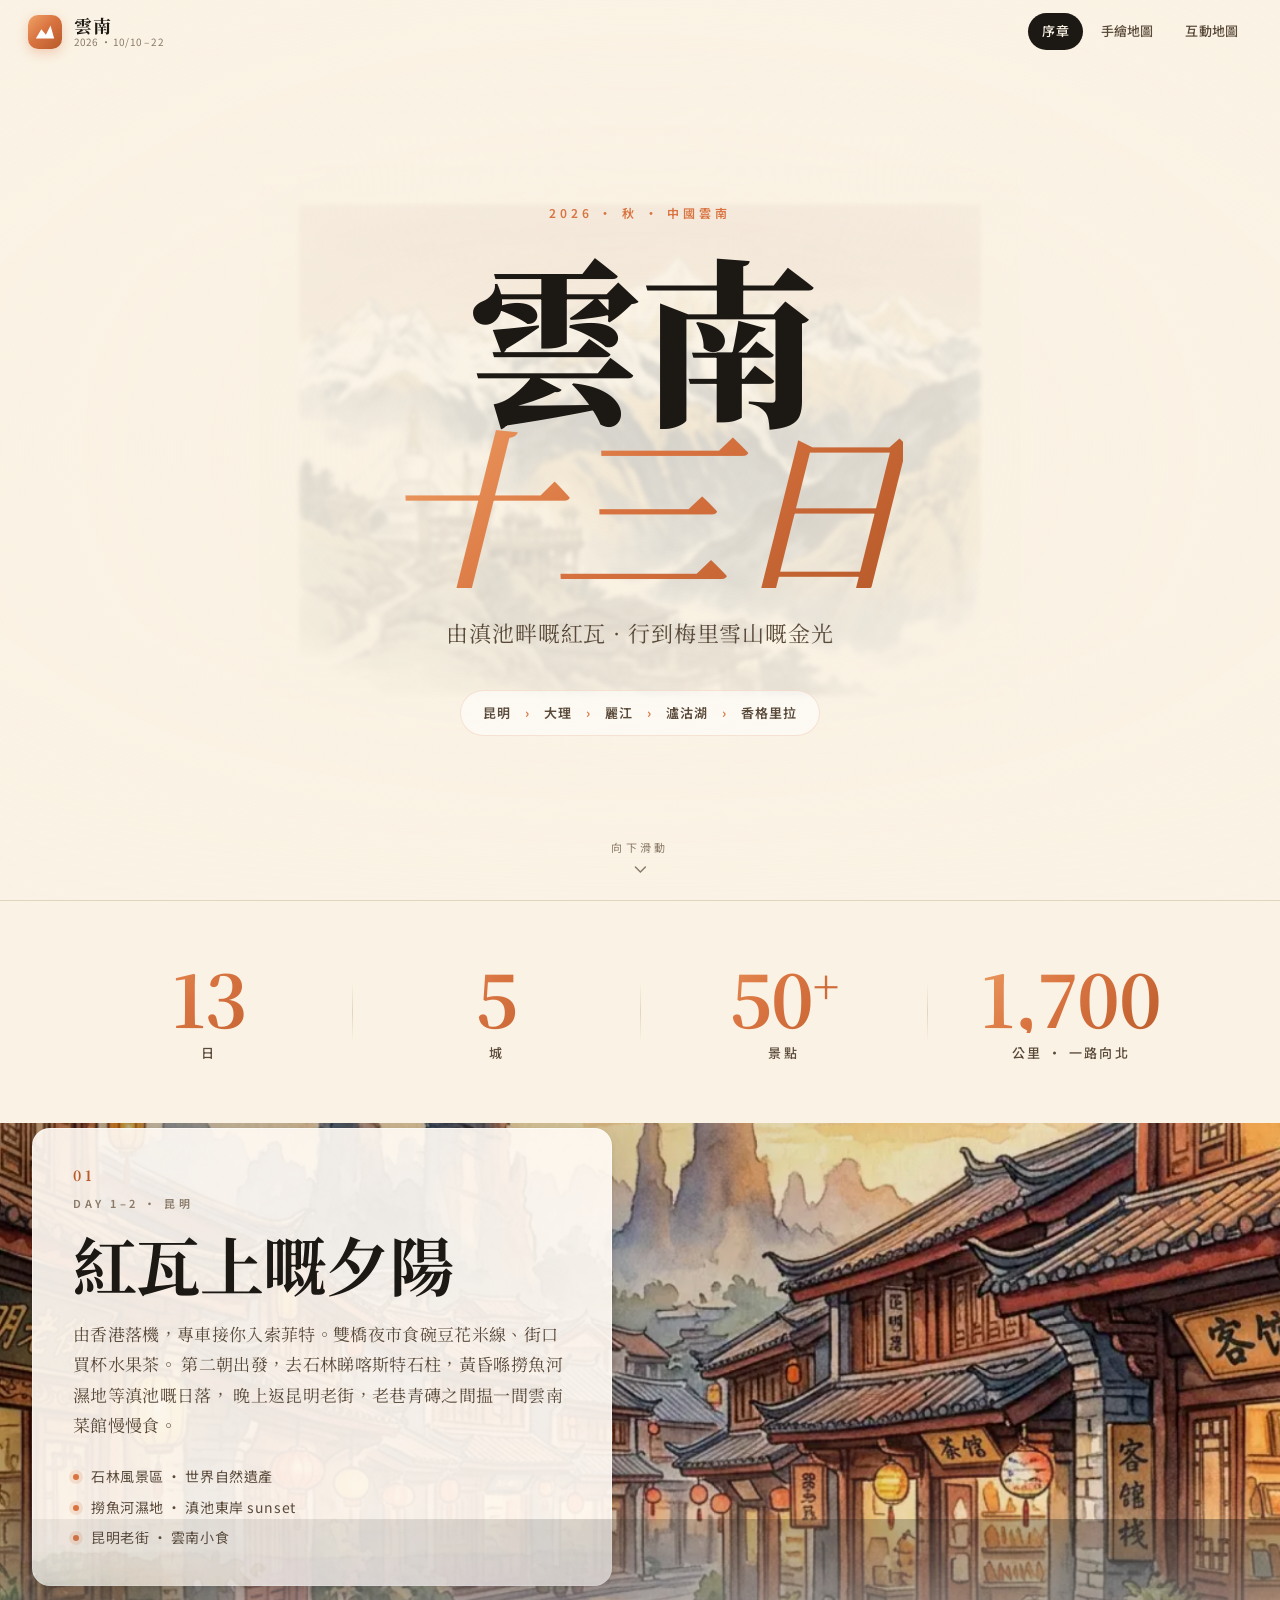
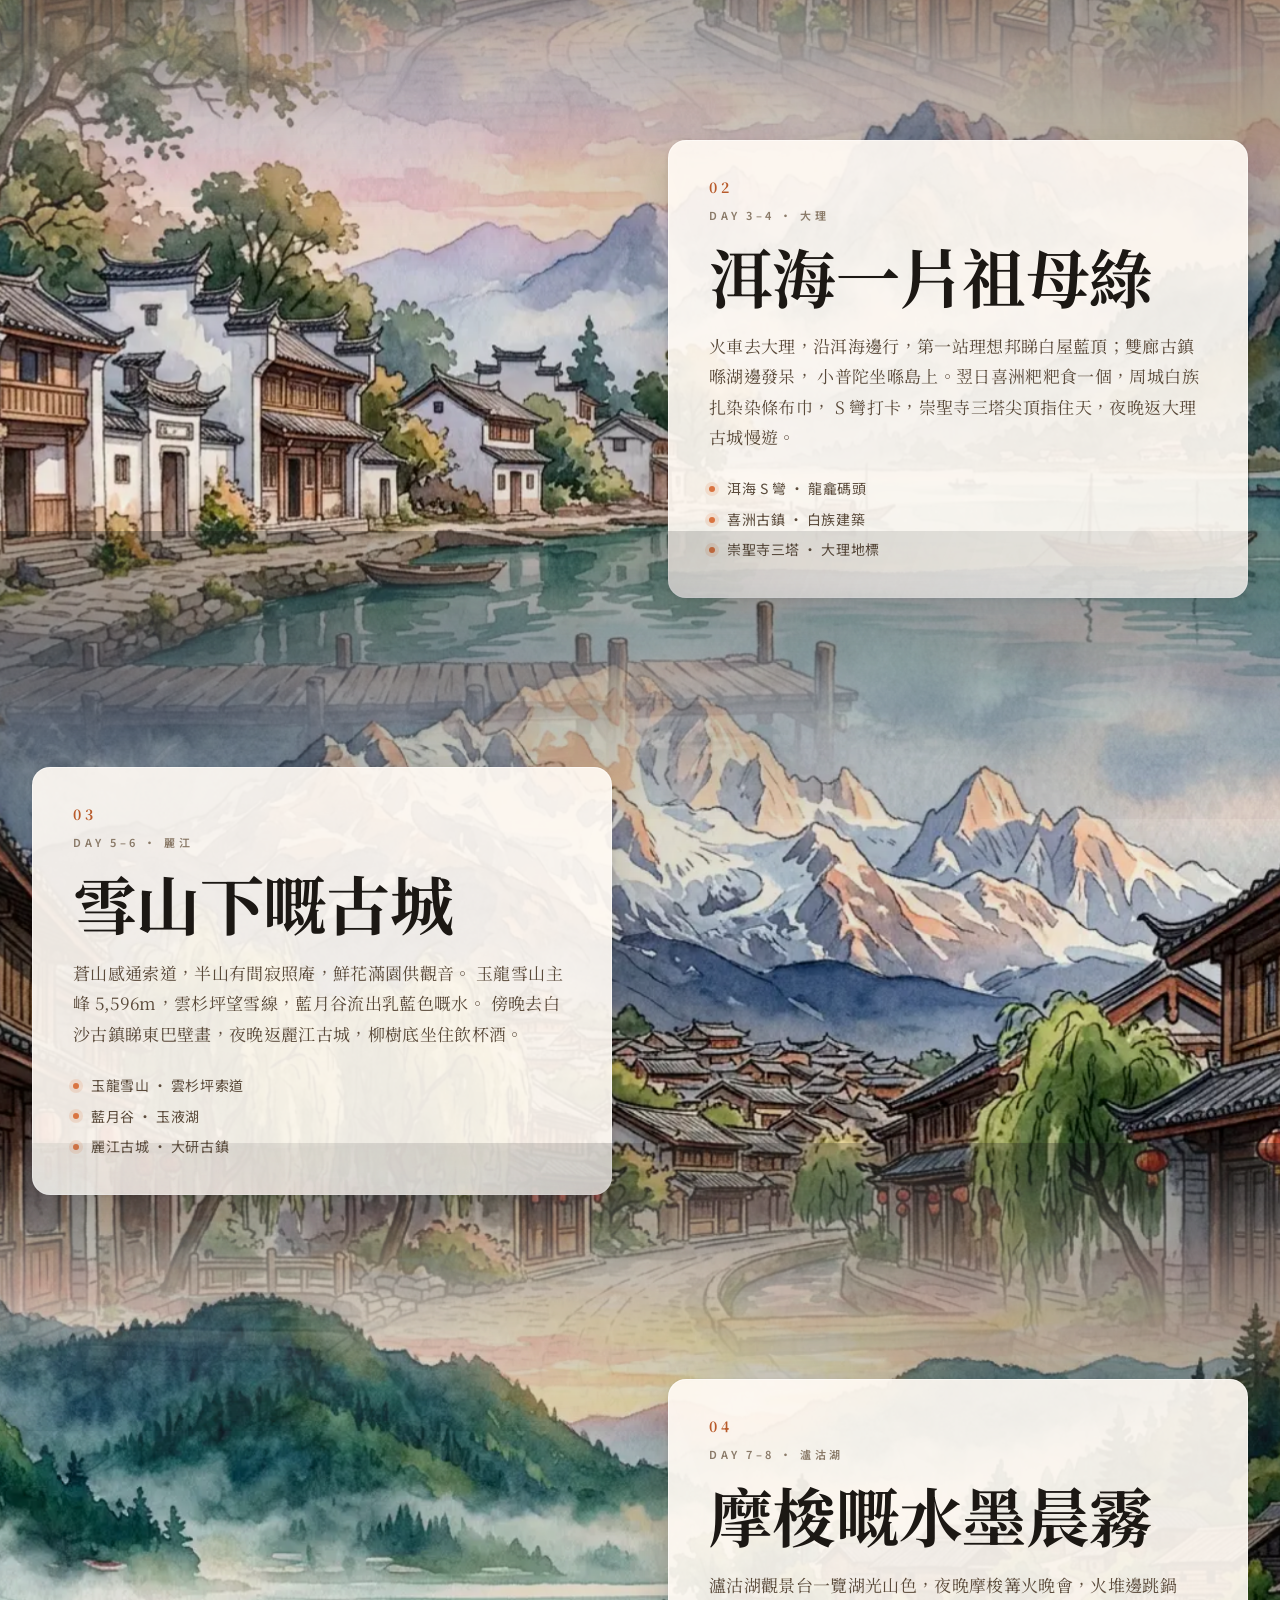
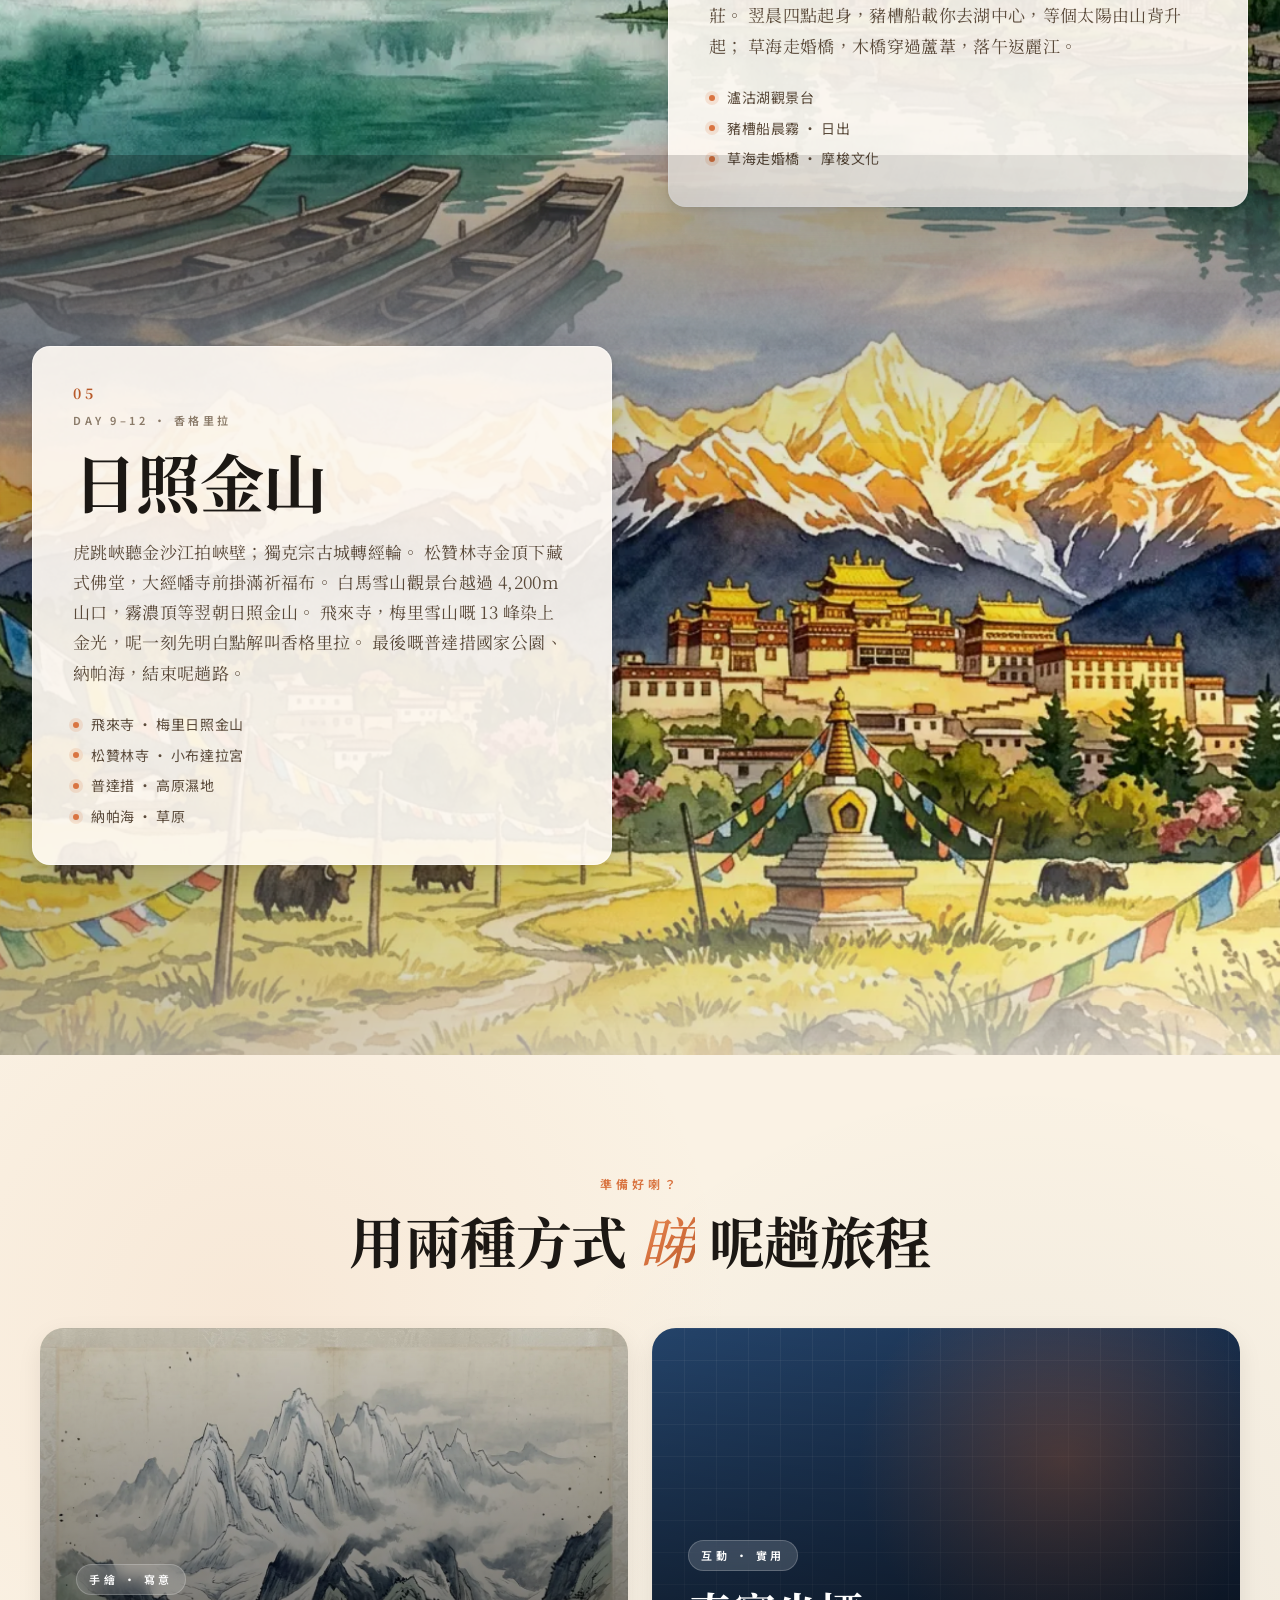
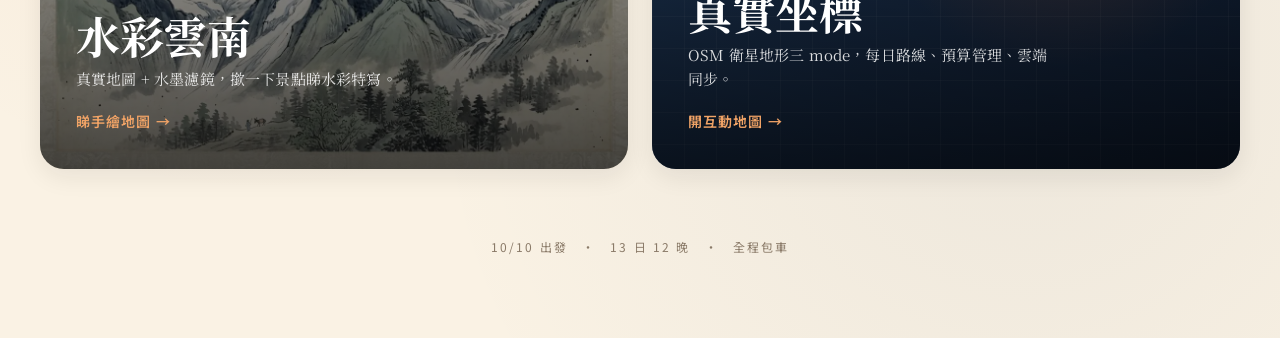
==== index.html @ bff500e7 "v47: amortise multi-night hotel expenses across nights in daily burn chart" ====
<!doctype html>
<html lang="zh-Hant">
<head>
<meta charset="utf-8">
<meta name="viewport" content="width=device-width, initial-scale=1, viewport-fit=cover">
<meta name="theme-color" content="#1d3557">
<link rel="apple-touch-icon" href="icon.svg">
<link rel="icon" type="image/svg+xml" href="icon.svg">
<title>雲南之旅 · 2026 秋</title>
<link rel="preconnect" href="https://fonts.googleapis.com">
<link rel="preconnect" href="https://fonts.gstatic.com" crossorigin>
<link href="https://fonts.googleapis.com/css2?family=Noto+Serif+TC:wght@400;500;700;900&family=Noto+Sans+TC:wght@300;400;500;700&display=swap" rel="stylesheet">
<link rel="preload" as="image" href="img/v28_spot_day11-s1_meili.webp">
<link rel="preload" as="image" href="img/v30b_yunnan_overview.webp">
<link rel="stylesheet" href="landing.css?v=47">
</head>
<body>

<!-- ====== Top navigation (always visible) ====== -->
<nav class="topnav" id="topnav">
  <a class="brand" href="#/">
    <span class="brand-mark" aria-hidden="true">
      <svg viewBox="0 0 24 24" width="22" height="22"><path d="M2 19 L8 9 L13 15 L18 5 L22 19 Z" fill="currentColor"/></svg>
    </span>
    <span class="brand-text">
      <span class="brand-title">雲南</span>
      <span class="brand-sub">2026 · 10/10 – 22</span>
    </span>
  </a>
  <div class="navlinks">
    <a href="#/" data-route="/">序章</a>
    <a href="#/map" data-route="/map">手繪地圖</a>
    <a href="map.html">互動地圖</a>
  </div>
</nav>

<!-- ====== View: Landing (sticky scroll) ====== -->
<main class="view view-landing" id="view-landing">

  <!-- Hero -->
  <section class="hero">
    <div class="hero-bg">
      <img src="img/v28_spot_day11-s1_meili.webp" alt="" class="hero-map">
      <div class="hero-vignette"></div>
    </div>
    <div class="hero-content">
      <div class="hero-eyebrow">2026 · 秋 · 中國雲南</div>
      <h1 class="hero-title">
        <span class="hero-title-line">雲南</span>
        <span class="hero-title-line hero-title-italic">十三日</span>
      </h1>
      <p class="hero-sub">由滇池畔嘅紅瓦 · 行到梅里雪山嘅金光</p>
      <div class="hero-route">
        <span>昆明</span><i>›</i><span>大理</span><i>›</i><span>麗江</span><i>›</i><span>瀘沽湖</span><i>›</i><span>香格里拉</span>
      </div>
    </div>
    <div class="hero-scroll-hint">
      <span>向下滑動</span>
      <svg width="14" height="14" viewBox="0 0 14 14"><path d="M2 5 L7 10 L12 5" stroke="currentColor" stroke-width="1.5" fill="none" stroke-linecap="round"/></svg>
    </div>
  </section>

  <!-- Stat strip -->
  <section class="stats">
    <div class="stats-inner">
      <div class="stat" data-stat>
        <div class="stat-num"><span data-count="13">13</span></div>
        <div class="stat-label">日</div>
      </div>
      <div class="stat-divider"></div>
      <div class="stat" data-stat>
        <div class="stat-num"><span data-count="5">5</span></div>
        <div class="stat-label">城</div>
      </div>
      <div class="stat-divider"></div>
      <div class="stat" data-stat>
        <div class="stat-num"><span data-count="50">50</span><span class="stat-plus">+</span></div>
        <div class="stat-label">景點</div>
      </div>
      <div class="stat-divider"></div>
      <div class="stat" data-stat>
        <div class="stat-num"><span data-count="1700">1,700</span></div>
        <div class="stat-label">公里 · 一路向北</div>
      </div>
    </div>
  </section>

  <!-- Transition strip: stats (paper) → kunming (warm red) -->

  <!-- City story sections -->
  <section class="story" id="story-kunming" data-color="#5c2118">
    <div class="story-bg" style="background-image:url('img/yn_city_1_kunming.webp')"></div>
    <div class="story-bg-tint"></div>
    <div class="story-content">
      <div class="story-num">01</div>
      <div class="story-tag">Day 1–2 · 昆明</div>
      <h2 class="story-title">紅瓦上嘅夕陽</h2>
      <p class="story-body">
        由香港落機，專車接你入索菲特。雙橋夜市食碗豆花米線、街口買杯水果茶。
        第二朝出發，去石林睇喀斯特石柱，黃昏喺撈魚河濕地等滇池嘅日落，
        晚上返昆明老街，老巷青磚之間揾一間雲南菜館慢慢食。
      </p>
      <ul class="story-list">
        <li><span class="dot"></span>石林風景區 · 世界自然遺產</li>
        <li><span class="dot"></span>撈魚河濕地 · 滇池東岸 sunset</li>
        <li><span class="dot"></span>昆明老街 · 雲南小食</li>
      </ul>
    </div>
  </section>

  <!-- Transition strip: kunming (deep red) → dali (jade) -->

  <section class="story" id="story-dali" data-color="#1f4a48">
    <div class="story-bg" style="background-image:url('img/yn_city_2_dali.webp')"></div>
    <div class="story-bg-tint"></div>
    <div class="story-content story-content-right">
      <div class="story-num">02</div>
      <div class="story-tag">Day 3–4 · 大理</div>
      <h2 class="story-title">洱海一片祖母綠</h2>
      <p class="story-body">
        火車去大理，沿洱海邊行，第一站理想邦睇白屋藍頂；雙廊古鎮喺湖邊發呆，
        小普陀坐喺島上。翌日喜洲粑粑食一個，周城白族扎染染條布巾，
        S 彎打卡，崇聖寺三塔尖頂指住天，夜晚返大理古城慢遊。
      </p>
      <ul class="story-list">
        <li><span class="dot"></span>洱海 S 彎 · 龍龕碼頭</li>
        <li><span class="dot"></span>喜洲古鎮 · 白族建築</li>
        <li><span class="dot"></span>崇聖寺三塔 · 大理地標</li>
      </ul>
    </div>
  </section>

  <!-- Transition strip: dali (jade) → lijiang (pine green) -->

  <section class="story" id="story-lijiang" data-color="#0e3b3a">
    <div class="story-bg" style="background-image:url('img/yn_city_3_lijiang.webp')"></div>
    <div class="story-bg-tint"></div>
    <div class="story-content">
      <div class="story-num">03</div>
      <div class="story-tag">Day 5–6 · 麗江</div>
      <h2 class="story-title">雪山下嘅古城</h2>
      <p class="story-body">
        蒼山感通索道，半山有間寂照庵，鮮花滿園供觀音。
        玉龍雪山主峰 5,596m，雲杉坪望雪線，藍月谷流出乳藍色嘅水。
        傍晚去白沙古鎮睇東巴壁畫，夜晚返麗江古城，柳樹底坐住飲杯酒。
      </p>
      <ul class="story-list">
        <li><span class="dot"></span>玉龍雪山 · 雲杉坪索道</li>
        <li><span class="dot"></span>藍月谷 · 玉液湖</li>
        <li><span class="dot"></span>麗江古城 · 大研古鎮</li>
      </ul>
    </div>
  </section>

  <!-- Transition strip: lijiang (pine) → lugu (deep blue) -->

  <section class="story" id="story-lugu" data-color="#13345a">
    <div class="story-bg" style="background-image:url('img/yn_city_4_lugu.webp')"></div>
    <div class="story-bg-tint"></div>
    <div class="story-content story-content-right">
      <div class="story-num">04</div>
      <div class="story-tag">Day 7–8 · 瀘沽湖</div>
      <h2 class="story-title">摩梭嘅水墨晨霧</h2>
      <p class="story-body">
        瀘沽湖觀景台一覽湖光山色，夜晚摩梭篝火晚會，火堆邊跳鍋莊。
        翌晨四點起身，豬槽船載你去湖中心，等個太陽由山背升起；
        草海走婚橋，木橋穿過蘆葦，落午返麗江。
      </p>
      <ul class="story-list">
        <li><span class="dot"></span>瀘沽湖觀景台</li>
        <li><span class="dot"></span>豬槽船晨霧 · 日出</li>
        <li><span class="dot"></span>草海走婚橋 · 摩梭文化</li>
      </ul>
    </div>
  </section>

  <!-- Transition strip: lugu (deep blue) → shangrila (indigo ink) -->

  <section class="story" id="story-shangrila" data-color="#0c1f3f">
    <div class="story-bg" style="background-image:url('img/yn_city_5_shangrila.webp')"></div>
    <div class="story-bg-tint"></div>
    <div class="story-content">
      <div class="story-num">05</div>
      <div class="story-tag">Day 9–12 · 香格里拉</div>
      <h2 class="story-title">日照金山</h2>
      <p class="story-body">
        虎跳峽聽金沙江拍峽壁；獨克宗古城轉經輪。
        松贊林寺金頂下藏式佛堂，大經幡寺前掛滿祈福布。
        白馬雪山觀景台越過 4,200m 山口，霧濃頂等翌朝日照金山。
        飛來寺，梅里雪山嘅 13 峰染上金光，呢一刻先明白點解叫香格里拉。
        最後嘅普達措國家公園、納帕海，結束呢趟路。
      </p>
      <ul class="story-list">
        <li><span class="dot"></span>飛來寺 · 梅里日照金山</li>
        <li><span class="dot"></span>松贊林寺 · 小布達拉宮</li>
        <li><span class="dot"></span>普達措 · 高原濕地</li>
        <li><span class="dot"></span>納帕海 · 草原</li>
      </ul>
    </div>
  </section>

  <!-- Transition strip: shangrila (indigo) → outro (paper) -->

  <!-- Route preview / CTA -->
  <section class="outro">
    <div class="outro-inner">
      <p class="outro-eyebrow">準備好喇？</p>
      <h2 class="outro-title">用兩種方式 <em>睇</em> 呢趟旅程</h2>
      <div class="outro-grid">
        <a class="outro-card outro-card-illust" href="#/map">
          <div class="outro-card-bg" style="background-image:url('img/v28_spot_day6-s1_yulong.webp')"></div>
          <div class="outro-card-overlay"></div>
          <div class="outro-card-content">
            <div class="outro-card-tag">手繪 · 寫意</div>
            <h3>水彩雲南</h3>
            <p>真實地圖 + 水墨濾鏡，撳一下景點睇水彩特寫。</p>
            <span class="outro-card-cta">睇手繪地圖 →</span>
          </div>
        </a>
        <a class="outro-card outro-card-tech" href="map.html">
          <div class="outro-card-bg outro-card-bg-grid"></div>
          <div class="outro-card-overlay"></div>
          <div class="outro-card-content">
            <div class="outro-card-tag">互動 · 實用</div>
            <h3>真實坐標</h3>
            <p>OSM 衛星地形三 mode，每日路線、預算管理、雲端同步。</p>
            <span class="outro-card-cta">開互動地圖 →</span>
          </div>
        </a>
      </div>
      <footer class="page-foot">
        <span>10/10 出發</span>
        <span>·</span>
        <span>13 日 12 晚</span>
        <span>·</span>
        <span>全程包車</span>
      </footer>
    </div>
  </section>

</main>

<!-- ====== View: Hand-drawn map (3-level drill-down) ====== -->
<main class="view view-map" id="view-map" hidden>
  <!-- Breadcrumb / back -->
  <div class="map-crumb" id="mapCrumb">
    <button class="crumb-back" id="crumbBack" aria-label="返回">
      <svg width="16" height="16" viewBox="0 0 16 16"><path d="M10 3 L5 8 L10 13" stroke="currentColor" stroke-width="1.6" fill="none" stroke-linecap="round" stroke-linejoin="round"/></svg>
      <span id="crumbBackLabel">返回</span>
    </button>
    <div class="crumb-trail" id="crumbTrail"></div>
    <div class="crumb-meta" id="crumbMeta"></div>
  </div>

  <!-- Map stage: holds 3 levels stacked, only one active -->
  <div class="map-stage-wrap" id="mapStageWrap">

    <!-- Level 0: Yunnan overview — Leaflet real map + ink-wash filter -->
    <div class="map-level map-level-overview" data-level="overview">
      <div class="map-canvas map-canvas-ink">
        <div id="overviewStage" class="inkmap-stage" aria-label="雲南總覽水墨地圖"></div>
      </div>
      <div class="map-caption">
        <span class="map-caption-eyebrow">水墨雲南 · 真實地形</span>
        <h2 class="map-caption-title">撳一下地名，行入去</h2>
        <p class="map-caption-sub">人手手繪水墨雲南 · 由總覽 → 城市區 → 景點特寫</p>
      </div>
    </div>

    <!-- Level 1: Region (city) — Leaflet real map fit to region bounds -->
    <div class="map-level map-level-region" data-level="region" hidden>
      <div class="map-canvas map-canvas-ink">
        <div id="regionStage" class="inkmap-stage" aria-label="城市區水墨地圖"></div>
      </div>
      <div class="map-caption">
        <span class="map-caption-eyebrow" id="regionEyebrow"></span>
        <h2 class="map-caption-title" id="regionTitle"></h2>
        <p class="map-caption-sub" id="regionSub"></p>
      </div>
    </div>

    <!-- Level 2: Spot detail — watercolor close-up + pointer overlay -->
    <div class="map-level map-level-spot" data-level="spot" hidden>
      <div class="map-canvas map-canvas-spot" id="spotCanvas">
        <img src="" alt="" class="map-canvas-img" id="spotImg">
        <div class="map-pointers" id="spotPointers"></div>
      </div>
      <div class="spot-info" id="spotInfo">
        <span class="spot-eyebrow" id="spotEyebrow"></span>
        <h2 class="spot-title" id="spotTitle"></h2>
        <p class="spot-intro" id="spotIntro"></p>
        <div class="spot-features" id="spotFeatures"></div>
        <a class="spot-deeplink" id="spotDeeplink" href="#">睇互動地圖路線 →</a>
      </div>
    </div>

  </div>
</main>

<script src="data.js?v=47"></script>
<script src="mapdata.js?v=47"></script>
<script src="landing.js?v=47"></script>
</body>
</html>
---- landing.css ----
/* ============================================================
   雲南之旅 · Cinematic Landing
   Travel-cinematic palette (matching map.html):
   - Sunset 暖橙 #d97441 (primary)
   - Erhai jade #2d8a87
   - Yulong indigo #1d3557
   - Paper beige #faf2e4
============================================================ */

:root {
  --paper: #faf2e4;
  --paper-2: #f5e7d0;
  --ink: #1c1814;
  --ink-2: #5a4a3a;
  --ink-3: #8a7a68;
  --line: #e3d4be;
  --sunset: #d97441;
  --sunset-soft: #f0a366;
  --sunset-deep: #b85a2a;
  --jade: #2d8a87;
  --jade-soft: #3fb1a5;
  --indigo: #1d3557;
  --indigo-deep: #14253f;
  --gradient-sunset: linear-gradient(135deg, #f0a366 0%, #d97441 45%, #b85a2a 100%);
  --gradient-indigo: linear-gradient(135deg, #2a4f7c 0%, #1d3557 50%, #14253f 100%);
  --gradient-jade: linear-gradient(135deg, #3fb1a5 0%, #2d8a87 100%);
  --font-serif: 'Noto Serif TC', 'Songti SC', serif;
  --font-sans: 'Noto Sans TC', system-ui, -apple-system, sans-serif;
  --easing: cubic-bezier(0.32, 0.72, 0.24, 1);
}

* { box-sizing: border-box; }
html, body {
  margin: 0;
  background: var(--paper);
  color: var(--ink);
  font-family: var(--font-sans);
  font-weight: 400;
  line-height: 1.55;
  letter-spacing: 0.01em;
  -webkit-font-smoothing: antialiased;
  text-rendering: optimizeLegibility;
}
body { overflow-x: hidden; }
img { display: block; max-width: 100%; }
a { color: inherit; text-decoration: none; }

/* ============ Top nav ============ */
.topnav {
  position: fixed;
  top: 0; left: 0; right: 0;
  height: 64px;
  z-index: 100;
  display: flex;
  align-items: center;
  justify-content: space-between;
  padding: 0 28px;
  background: rgba(250, 242, 228, 0);
  backdrop-filter: blur(0);
  border-bottom: 1px solid transparent;
  transition: background 0.35s var(--easing), backdrop-filter 0.35s var(--easing), border-color 0.35s var(--easing);
}
.topnav.is-scrolled {
  background: rgba(250, 242, 228, 0.92);
  backdrop-filter: blur(22px) saturate(1.4);
  border-bottom-color: rgba(227, 212, 190, 0.6);
}
@media (max-width: 700px) {
  .topnav.is-scrolled {
    background: rgba(250, 242, 228, 0.97);
    backdrop-filter: blur(24px) saturate(1.4);
  }
}
.brand {
  display: inline-flex;
  align-items: center;
  gap: 12px;
}
.brand-mark {
  width: 34px; height: 34px;
  border-radius: 10px;
  background: var(--gradient-sunset);
  color: white;
  display: inline-flex;
  align-items: center;
  justify-content: center;
  box-shadow: 0 4px 12px rgba(217, 116, 65, 0.3);
}
.brand-text {
  display: inline-flex;
  flex-direction: column;
  line-height: 1;
}
.brand-title {
  font-family: var(--font-serif);
  font-weight: 700;
  font-size: 18px;
  letter-spacing: 0.06em;
}
.brand-sub {
  font-size: 10px;
  color: var(--ink-3);
  margin-top: 3px;
  font-feature-settings: 'tnum';
}
.navlinks {
  display: flex;
  align-items: center;
  gap: 4px;
}
.navlinks a {
  padding: 8px 14px;
  font-size: 13px;
  font-weight: 500;
  color: var(--ink-2);
  border-radius: 999px;
  transition: background 0.2s var(--easing), color 0.2s var(--easing);
}
.navlinks a:hover { background: rgba(217,116,65,0.1); color: var(--sunset-deep); }
.navlinks a.active {
  background: var(--ink);
  color: var(--paper);
}

/* ============ Hero ============ */
.hero {
  position: relative;
  min-height: 100vh;
  display: flex;
  align-items: center;
  justify-content: center;
  overflow: hidden;
  padding: 120px 32px 80px;
}
.hero-bg {
  position: absolute;
  inset: 0;
  z-index: 0;
}
.hero-map {
  position: absolute;
  top: 50%; left: 50%;
  transform: translate(-50%, -50%) scale(1.05);
  width: 75%;
  max-width: 720px;
  height: auto;
  opacity: 0.22;
  filter: blur(2px) saturate(1.1);
  will-change: transform;
  transition: transform 0.6s var(--easing), opacity 0.6s var(--easing);
}
.hero-vignette {
  position: absolute;
  inset: 0;
  background:
    radial-gradient(ellipse at center, rgba(250,242,228,0.25) 0%, rgba(250,242,228,0.55) 45%, rgba(250,242,228,0.85) 75%, var(--paper) 100%),
    linear-gradient(180deg, rgba(250,242,228,0.5) 0%, transparent 30%, transparent 70%, rgba(250,242,228,0.95) 100%);
}
.hero-content {
  position: relative;
  z-index: 1;
  text-align: center;
  max-width: 800px;
  animation: hero-fadein 1.6s var(--easing) 0.2s both;
}
@keyframes hero-fadein {
  from { opacity: 0; transform: translateY(20px); }
  to { opacity: 1; transform: none; }
}
.hero-eyebrow {
  font-size: 12px;
  font-weight: 600;
  letter-spacing: 0.32em;
  color: var(--sunset);
  text-transform: uppercase;
  margin-bottom: 28px;
}
.hero-title {
  margin: 0 0 28px;
  font-family: var(--font-serif);
  font-weight: 900;
  font-size: clamp(72px, 14vw, 180px);
  line-height: 0.94;
  letter-spacing: -0.02em;
  color: var(--ink);
}
.hero-title-line {
  display: block;
}
.hero-title-italic {
  font-style: italic;
  font-weight: 500;
  background: var(--gradient-sunset);
  -webkit-background-clip: text;
  background-clip: text;
  color: transparent;
}
.hero-sub {
  font-family: var(--font-serif);
  font-size: clamp(16px, 2.2vw, 22px);
  font-weight: 400;
  color: var(--ink-2);
  margin: 0 0 40px;
  letter-spacing: 0.04em;
}
.hero-route {
  display: inline-flex;
  flex-wrap: wrap;
  align-items: center;
  justify-content: center;
  gap: 10px 14px;
  padding: 12px 22px;
  background: rgba(255, 255, 255, 0.55);
  backdrop-filter: blur(14px);
  border: 1px solid rgba(217, 116, 65, 0.18);
  border-radius: 999px;
  font-size: 13px;
  font-weight: 600;
  letter-spacing: 0.08em;
  color: var(--ink-2);
}
.hero-route i {
  color: var(--sunset);
  font-style: normal;
  font-weight: 700;
}
.hero-scroll-hint {
  position: absolute;
  bottom: 24px;
  left: 50%;
  transform: translateX(-50%);
  display: inline-flex;
  flex-direction: column;
  align-items: center;
  gap: 6px;
  font-size: 11px;
  letter-spacing: 0.3em;
  color: var(--ink-3);
  animation: scroll-bounce 2.2s var(--easing) infinite;
  z-index: 3;
  pointer-events: none;
}
@media (max-width: 900px) {
  .hero-scroll-hint { display: none; }
}
@keyframes scroll-bounce {
  0%, 100% { transform: translate(-50%, 0); opacity: 0.7; }
  50% { transform: translate(-50%, 8px); opacity: 1; }
}

/* ============ Stats strip ============ */
.stats {
  padding: 60px 32px;
  background: var(--paper);
  border-top: 1px solid var(--line);
  border-bottom: 1px solid var(--line);
}
.stats-inner {
  max-width: 1100px;
  margin: 0 auto;
  display: flex;
  align-items: center;
  justify-content: space-between;
  gap: 24px;
  flex-wrap: wrap;
}
.stat {
  flex: 1;
  min-width: 140px;
  text-align: center;
  opacity: 0;
  transform: translateY(20px);
  transition: opacity 0.7s var(--easing), transform 0.7s var(--easing);
}
.stat.is-visible {
  opacity: 1;
  transform: none;
}
.stat-num {
  font-family: var(--font-serif);
  font-weight: 700;
  font-size: clamp(48px, 6vw, 72px);
  line-height: 1;
  letter-spacing: -0.02em;
  background: var(--gradient-sunset);
  -webkit-background-clip: text;
  background-clip: text;
  color: transparent;
  font-feature-settings: 'tnum';
}
.stat-plus {
  font-size: 0.6em;
  vertical-align: super;
}
.stat-label {
  margin-top: 10px;
  font-size: 13px;
  font-weight: 500;
  letter-spacing: 0.18em;
  color: var(--ink-2);
}
.stat-divider {
  width: 1px;
  height: 60px;
  background: linear-gradient(to bottom, transparent, var(--line), transparent);
}

/* ============ Story sections (sticky scroll) ============ */
.story {
  position: relative;
  min-height: 100vh;
  display: flex;
  align-items: center;
  overflow: hidden;
  padding: 80px 32px;
}
.story-bg {
  position: absolute;
  inset: 0;
  background-size: cover;
  background-position: center;
  background-repeat: no-repeat;
  z-index: 0;
  transform: scale(1.08);
  transition: transform 1.6s var(--easing);
  will-change: transform;
}
.story.is-visible .story-bg {
  transform: scale(1);
}
.story-bg-tint {
  position: absolute;
  inset: 0;
  z-index: 1;
  background:
    linear-gradient(110deg, rgba(0,0,0,0.55) 0%, rgba(0,0,0,0.35) 45%, rgba(0,0,0,0.1) 80%);
}
.story-content {
  position: relative;
  z-index: 2;
  max-width: 580px;
  color: var(--ink);
  padding: 36px 40px;
  background: rgba(255, 250, 244, 0.92);
  backdrop-filter: none;
  border-radius: 18px;
  border: 1px solid rgba(255,255,255,0.5);
  box-shadow: 0 18px 44px rgba(28,24,20,0.18), 0 2px 6px rgba(28,24,20,0.08);
  opacity: 0;
  transform: translateY(40px);
  transition: opacity 1s var(--easing) 0.2s, transform 1s var(--easing) 0.2s;
}
.story.is-visible .story-content {
  opacity: 1;
  transform: none;
}
.story-content-right {
  margin-left: auto;
}
.story-num {
  font-family: var(--font-serif);
  font-weight: 700;
  font-size: 14px;
  letter-spacing: 0.3em;
  color: var(--sunset-deep);
  margin-bottom: 8px;
}
.story-tag {
  font-size: 11px;
  font-weight: 600;
  letter-spacing: 0.32em;
  text-transform: uppercase;
  color: var(--ink-3);
  margin-bottom: 18px;
}
.story-title {
  margin: 0 0 22px;
  font-family: var(--font-serif);
  font-weight: 700;
  font-size: clamp(40px, 5vw, 64px);
  line-height: 1.05;
  letter-spacing: -0.01em;
  color: var(--ink);
}
.story-body {
  font-family: var(--font-serif);
  font-size: 17px;
  line-height: 1.78;
  color: var(--ink-2);
  margin: 0 0 26px;
  letter-spacing: 0.02em;
}
.story-list {
  list-style: none;
  padding: 0;
  margin: 0;
  display: flex;
  flex-direction: column;
  gap: 9px;
}
.story-list li {
  display: flex;
  align-items: center;
  gap: 12px;
  font-size: 14px;
  letter-spacing: 0.04em;
  color: var(--ink-2);
}
.story-list .dot {
  width: 6px; height: 6px;
  border-radius: 50%;
  background: var(--sunset);
  flex-shrink: 0;
  box-shadow: 0 0 0 4px rgba(217,116,65,0.16);
}

/* ============ Outro / CTA ============ */
.outro {
  padding: 120px 32px 80px;
  background:
    radial-gradient(circle at 20% 30%, rgba(217,116,65,0.08) 0%, transparent 40%),
    radial-gradient(circle at 80% 70%, rgba(29,53,87,0.06) 0%, transparent 50%),
    var(--paper);
}
.outro-inner {
  max-width: 1200px;
  margin: 0 auto;
  text-align: center;
}
.outro-eyebrow {
  font-size: 12px;
  font-weight: 600;
  letter-spacing: 0.32em;
  color: var(--sunset);
  text-transform: uppercase;
  margin: 0 0 14px;
}
.outro-title {
  font-family: var(--font-serif);
  font-weight: 700;
  font-size: clamp(36px, 5vw, 56px);
  line-height: 1.15;
  margin: 0 0 56px;
  letter-spacing: -0.01em;
}
.outro-title em {
  font-style: italic;
  font-weight: 500;
  background: var(--gradient-sunset);
  -webkit-background-clip: text;
  background-clip: text;
  color: transparent;
}
.outro-grid {
  display: grid;
  grid-template-columns: 1fr 1fr;
  gap: 24px;
  margin-bottom: 64px;
}
.outro-card {
  position: relative;
  display: block;
  border-radius: 24px;
  overflow: hidden;
  aspect-ratio: 4 / 3;
  background: var(--paper-2);
  transition: transform 0.4s var(--easing), box-shadow 0.4s var(--easing);
  box-shadow: 0 8px 24px rgba(28,24,20,0.08);
}
.outro-card:hover {
  transform: translateY(-6px);
  box-shadow: 0 24px 48px rgba(28,24,20,0.18);
}
.outro-card-bg {
  position: absolute;
  inset: 0;
  background-size: cover;
  background-position: center;
  transition: transform 0.6s var(--easing);
}
.outro-card:hover .outro-card-bg {
  transform: scale(1.05);
}
.outro-card-bg-grid {
  background:
    linear-gradient(135deg, #2a4f7c 0%, #1d3557 60%, #14253f 100%);
}
.outro-card-bg-grid::before, .outro-card-bg-grid::after {
  content: '';
  position: absolute;
  inset: 0;
  pointer-events: none;
}
.outro-card-bg-grid::before {
  background-image:
    linear-gradient(to right, rgba(255,255,255,0.06) 1px, transparent 1px),
    linear-gradient(to bottom, rgba(255,255,255,0.06) 1px, transparent 1px);
  background-size: 32px 32px;
}
.outro-card-bg-grid::after {
  background:
    radial-gradient(circle at 70% 30%, rgba(217,116,65,0.4) 0%, transparent 40%);
}
.outro-card-overlay {
  position: absolute;
  inset: 0;
  background: linear-gradient(180deg, rgba(0,0,0,0.15) 0%, rgba(0,0,0,0.7) 100%);
}
.outro-card-content {
  position: absolute;
  inset: 0;
  display: flex;
  flex-direction: column;
  justify-content: flex-end;
  align-items: flex-start;
  padding: 36px;
  color: white;
  text-align: left;
}
.outro-card-tag {
  font-size: 11px;
  font-weight: 600;
  letter-spacing: 0.32em;
  text-transform: uppercase;
  background: rgba(255,255,255,0.16);
  backdrop-filter: blur(8px);
  border: 1px solid rgba(255,255,255,0.2);
  padding: 6px 12px;
  border-radius: 999px;
  margin-bottom: 16px;
}
.outro-card h3 {
  font-family: var(--font-serif);
  font-weight: 700;
  font-size: clamp(32px, 4vw, 44px);
  line-height: 1.1;
  margin: 0 0 8px;
  letter-spacing: -0.01em;
}
.outro-card p {
  font-family: var(--font-serif);
  font-size: 15px;
  line-height: 1.6;
  margin: 0 0 20px;
  color: rgba(255,255,255,0.85);
  max-width: 360px;
}
.outro-card-cta {
  font-size: 14px;
  font-weight: 600;
  letter-spacing: 0.08em;
  color: var(--sunset-soft);
  display: inline-flex;
  align-items: center;
  gap: 6px;
}
.page-foot {
  display: inline-flex;
  flex-wrap: wrap;
  align-items: center;
  justify-content: center;
  gap: 8px 14px;
  font-size: 12px;
  letter-spacing: 0.18em;
  color: var(--ink-3);
  text-transform: uppercase;
}

/* ============ View: hand-drawn map (legacy hidden by default) ============ */
.view-map { min-height: 100vh; padding-top: 64px; }
.map-hero {
  position: relative;
  display: grid;
  grid-template-columns: 1fr 380px;
  gap: 0;
  min-height: calc(100vh - 64px);
  background:
    radial-gradient(circle at 30% 20%, rgba(217,116,65,0.05) 0%, transparent 50%),
    var(--paper);
}
.map-stage {
  position: relative;
  display: flex;
  align-items: center;
  justify-content: center;
  padding: 40px;
  overflow: hidden;
}
.map-image {
  width: 100%;
  height: auto;
  max-height: calc(100vh - 144px);
  object-fit: contain;
  border-radius: 18px;
  box-shadow:
    0 12px 32px rgba(28,24,20,0.12),
    0 4px 8px rgba(28,24,20,0.06);
  filter: saturate(1.05);
}
.map-pins {
  position: absolute;
  inset: 40px;
  pointer-events: none;
}
.map-pin {
  position: absolute;
  transform: translate(-50%, -100%);
  pointer-events: auto;
  cursor: pointer;
  z-index: 2;
}
.map-pin-marker {
  position: relative;
  width: 38px; height: 50px;
  display: flex;
  flex-direction: column;
  align-items: center;
}
.map-pin-bubble {
  width: 38px; height: 38px;
  border-radius: 50% 50% 50% 4px;
  transform: rotate(-45deg);
  background: var(--gradient-sunset);
  display: flex;
  align-items: center;
  justify-content: center;
  box-shadow:
    0 0 0 3px rgba(255,255,255,0.9),
    0 6px 14px rgba(184, 90, 42, 0.45);
  transition: transform 0.25s var(--easing), box-shadow 0.25s var(--easing);
}
.map-pin-bubble-text {
  transform: rotate(45deg);
  color: white;
  font-family: var(--font-serif);
  font-weight: 700;
  font-size: 14px;
  text-shadow: 0 1px 2px rgba(0,0,0,0.25);
}
.map-pin:hover .map-pin-bubble {
  transform: rotate(-45deg) scale(1.15);
  box-shadow:
    0 0 0 3px rgba(255,255,255,1),
    0 10px 22px rgba(184, 90, 42, 0.6);
}
.map-pin-label {
  position: absolute;
  top: 100%;
  left: 50%;
  transform: translateX(-50%);
  margin-top: 4px;
  background: white;
  color: var(--ink);
  font-size: 11px;
  font-weight: 600;
  white-space: nowrap;
  padding: 4px 10px;
  border-radius: 999px;
  box-shadow: 0 4px 12px rgba(28,24,20,0.12);
  opacity: 0;
  pointer-events: none;
  transition: opacity 0.2s var(--easing), transform 0.2s var(--easing);
  letter-spacing: 0.02em;
}
.map-pin:hover .map-pin-label,
.map-pin.is-active .map-pin-label {
  opacity: 1;
  transform: translateX(-50%) translateY(2px);
}
.map-pin[data-color="jade"] .map-pin-bubble { background: var(--gradient-jade); box-shadow: 0 0 0 3px rgba(255,255,255,0.9), 0 6px 14px rgba(45,138,135,0.4); }
.map-pin[data-color="indigo"] .map-pin-bubble { background: var(--gradient-indigo); box-shadow: 0 0 0 3px rgba(255,255,255,0.9), 0 6px 14px rgba(29,53,87,0.45); }
.map-pin[data-color="red"] .map-pin-bubble { background: linear-gradient(135deg, #e75b58 0%, #c0392b 100%); box-shadow: 0 0 0 3px rgba(255,255,255,0.9), 0 6px 14px rgba(192,57,43,0.4); }

.map-pin-pulse {
  position: absolute;
  top: 0; left: 50%;
  width: 38px; height: 38px;
  margin-left: -19px;
  border-radius: 50%;
  background: var(--sunset);
  opacity: 0.4;
  animation: pin-pulse 2.4s var(--easing) infinite;
  pointer-events: none;
  z-index: -1;
}
@keyframes pin-pulse {
  0% { transform: scale(0.7); opacity: 0.5; }
  100% { transform: scale(2.2); opacity: 0; }
}

.map-side {
  background: rgba(255,255,255,0.6);
  backdrop-filter: blur(16px);
  border-left: 1px solid var(--line);
  padding: 40px 32px;
  overflow-y: auto;
  max-height: calc(100vh - 64px);
}
.map-side-head { margin-bottom: 24px; }
.map-eyebrow {
  font-size: 11px;
  font-weight: 600;
  letter-spacing: 0.32em;
  color: var(--sunset);
  text-transform: uppercase;
  margin-bottom: 10px;
}
.map-title {
  font-family: var(--font-serif);
  font-weight: 700;
  font-size: 32px;
  margin: 0 0 12px;
  letter-spacing: -0.01em;
}
.map-hint {
  font-size: 13px;
  color: var(--ink-2);
  line-height: 1.65;
  margin: 0;
}
.map-day-list {
  display: flex;
  flex-direction: column;
  gap: 8px;
  border-top: 1px solid var(--line);
  padding-top: 20px;
}
.map-day-item {
  display: grid;
  grid-template-columns: 36px 1fr auto;
  gap: 12px;
  align-items: center;
  padding: 12px 14px;
  border-radius: 12px;
  background: rgba(255,255,255,0.6);
  border: 1px solid transparent;
  cursor: pointer;
  transition: all 0.2s var(--easing);
}
.map-day-item:hover {
  background: white;
  border-color: var(--sunset-soft);
  transform: translateX(2px);
}
.map-day-num {
  width: 32px; height: 32px;
  display: flex;
  align-items: center;
  justify-content: center;
  border-radius: 8px;
  background: var(--gradient-indigo);
  color: white;
  font-family: var(--font-serif);
  font-weight: 700;
  font-size: 14px;
}
.map-day-item[data-color="sunset"] .map-day-num { background: var(--gradient-sunset); }
.map-day-item[data-color="jade"] .map-day-num { background: var(--gradient-jade); }
.map-day-item[data-color="red"] .map-day-num { background: linear-gradient(135deg, #e75b58, #c0392b); }
.map-day-info {
  display: flex;
  flex-direction: column;
  gap: 2px;
  min-width: 0;
}
.map-day-name {
  font-family: var(--font-serif);
  font-weight: 700;
  font-size: 15px;
  letter-spacing: 0.01em;
}
.map-day-meta {
  font-size: 11px;
  color: var(--ink-3);
  letter-spacing: 0.05em;
}
.map-day-arrow {
  color: var(--ink-3);
  font-size: 18px;
  transition: transform 0.2s var(--easing);
}
.map-day-item:hover .map-day-arrow { transform: translateX(3px); color: var(--sunset); }

/* ============ Responsive ============ */
@media (max-width: 900px) {
  .topnav { padding: 0 18px; height: 56px; }
  .brand-title { font-size: 16px; }
  .brand-sub { font-size: 9px; }
  .navlinks a { padding: 6px 10px; font-size: 12px; }

  .hero { padding: 96px 24px 60px; }
  .hero-map { width: 110%; opacity: 0.32; }
  .hero-route { gap: 6px 10px; padding: 10px 16px; font-size: 12px; letter-spacing: 0.04em; }
  .hero-route i { margin: 0 -2px; }

  .stats { padding: 36px 24px; }
  .stat-divider { display: none; }
  .stats-inner { gap: 14px 18px; }
  .stat { min-width: 42%; }
  .stat-num { font-size: clamp(32px, 9vw, 44px); }
  .stat-label { margin-top: 6px; font-size: 12px; }

  .story { padding: 60px 22px; min-height: 90vh; }
  .story-content {
    max-width: 88%;
    margin-left: auto;
    margin-right: auto;
    padding: 22px 20px;
    border-radius: 14px;
    box-shadow: 0 8px 22px rgba(28,24,20,0.10), 0 1px 3px rgba(28,24,20,0.06);
  }
  .story-content-right { margin-left: auto; margin-right: auto; }
  .story-title { font-size: clamp(30px, 7.5vw, 40px); margin-bottom: 16px; }
  .story-body { font-size: 15px; line-height: 1.7; margin-bottom: 18px; }
  .story-list li { font-size: 13px; }
  .story-bg-tint {
    background: linear-gradient(180deg, rgba(0,0,0,0.14) 0%, rgba(0,0,0,0.06) 60%, rgba(0,0,0,0) 100%);
  }

  .outro { padding: 80px 22px 60px; }
  .outro-title { font-size: clamp(26px, 7.5vw, 36px); line-height: 1.2; margin-bottom: 40px; padding: 0 8px; }
  .outro-title em { font-style: normal; }
  .outro-grid { grid-template-columns: 1fr; gap: 18px; }
  .outro-card { aspect-ratio: 3 / 2; }
  .outro-card-content { padding: 28px; }

  .view-map { padding-top: 56px; }
  .map-hero {
    grid-template-columns: 1fr;
    min-height: auto;
  }
  .map-stage { padding: 18px; }
  .map-pins { inset: 18px; }
  .map-image { max-height: 70vh; }
  .map-pin-marker { width: 32px; height: 42px; }
  .map-pin-bubble { width: 32px; height: 32px; }
  .map-pin-bubble-text { font-size: 12px; }
  .map-side {
    border-left: 0;
    border-top: 1px solid var(--line);
    max-height: none;
    padding: 32px 22px;
  }
}

/* ============ View transitions ============ */
.view {
  animation: view-enter 0.45s var(--easing);
}
@keyframes view-enter {
  from { opacity: 0; transform: translateY(8px); }
  to { opacity: 1; transform: none; }
}
.view[hidden] { display: none; }

/* Disable parallax for reduced motion users */
@media (prefers-reduced-motion: reduce) {
  *, *::before, *::after {
    animation-duration: 0.01ms !important;
    transition-duration: 0.01ms !important;
  }
}

/* ============================================================
   v28: Apple-style story fusion (seamless background blending)
   - Each story has top/bottom gradient masks that fade to the
     adjacent section's dominant color, removing hard cuts.
   - Background scales subtly with scroll for parallax depth.
============================================================ */

/* Override story to allow overflow-controlled fusion masks */
.story {
  position: relative;
  min-height: 100vh;
  display: flex;
  align-items: center;
  overflow: hidden;
  padding: 80px 32px;
  isolation: isolate;
}

/* v29: clean separation between sections — no mask-image overlap.
   Each story keeps its own solid background tint at top/bottom edges, and the
   .story-transition divs (vertical gradient between solid colors) handle the
   colour bridge. */
.story-bg { /* no mask-image any more */ }
body.on-landing,
.view-landing { background: var(--paper); }

/* Reduce the radial darkening — textbox is now opaque white, image read clearer */
.story-bg-tint {
  background:
    linear-gradient(110deg, rgba(0,0,0,0.30) 0%, rgba(0,0,0,0.10) 55%, rgba(0,0,0,0.0) 100%);
}
.story:has(.story-content-right) .story-bg-tint {
  background:
    linear-gradient(250deg, rgba(0,0,0,0.30) 0%, rgba(0,0,0,0.10) 55%, rgba(0,0,0,0.0) 100%);
}

/* Stats strip stays paper-toned */
.stats { border-bottom: 0; position: relative; z-index: 1; }

/* ====== v30 watercolor feather edges — each story image fades in/out at top & bottom ====== */
/* Soft mask so each scene’s bg melts into paper above/below it. The story
   background image carries its own art, then masks itself out at top and bottom
   ~14% of its height with a smooth alpha gradient. The page paper colour shows
   through cleanly, no hard band, no colored transition strip. */
.story .story-bg {
  -webkit-mask-image: linear-gradient(
    180deg,
    transparent 0%,
    rgba(0,0,0,0.08) 6%,
    rgba(0,0,0,0.30) 14%,
    rgba(0,0,0,0.62) 22%,
    rgba(0,0,0,0.88) 30%,
    #000 38%,
    #000 62%,
    rgba(0,0,0,0.88) 70%,
    rgba(0,0,0,0.62) 78%,
    rgba(0,0,0,0.30) 86%,
    rgba(0,0,0,0.08) 94%,
    transparent 100%
  );
          mask-image: linear-gradient(
    180deg,
    transparent 0%,
    rgba(0,0,0,0.08) 6%,
    rgba(0,0,0,0.30) 14%,
    rgba(0,0,0,0.62) 22%,
    rgba(0,0,0,0.88) 30%,
    #000 38%,
    #000 62%,
    rgba(0,0,0,0.88) 70%,
    rgba(0,0,0,0.62) 78%,
    rgba(0,0,0,0.30) 86%,
    rgba(0,0,0,0.08) 94%,
    transparent 100%
  );
  -webkit-mask-repeat: no-repeat;
          mask-repeat: no-repeat;
}
/* Hero — keep top fully solid (it's the first scene), feather only bottom (extended) */
.hero .story-bg {
  -webkit-mask-image: linear-gradient(180deg, #000 0%, #000 60%, rgba(0,0,0,0.88) 70%, rgba(0,0,0,0.62) 78%, rgba(0,0,0,0.30) 86%, rgba(0,0,0,0.08) 94%, transparent 100%);
          mask-image: linear-gradient(180deg, #000 0%, #000 60%, rgba(0,0,0,0.88) 70%, rgba(0,0,0,0.62) 78%, rgba(0,0,0,0.30) 86%, rgba(0,0,0,0.08) 94%, transparent 100%);
}
/* Outro — feather only top (extended) */
.outro .story-bg {
  -webkit-mask-image: linear-gradient(180deg, transparent 0%, rgba(0,0,0,0.08) 6%, rgba(0,0,0,0.30) 14%, rgba(0,0,0,0.62) 22%, rgba(0,0,0,0.88) 30%, #000 40%, #000 100%);
          mask-image: linear-gradient(180deg, transparent 0%, rgba(0,0,0,0.08) 6%, rgba(0,0,0,0.30) 14%, rgba(0,0,0,0.62) 22%, rgba(0,0,0,0.88) 30%, #000 40%, #000 100%);
}

/* Pull stories further into each other so the long feather edges overlap deeply.
   With 38% fade-in / 38% fade-out, we need ~30vh overlap to truly merge. */
.story + .story { margin-top: -32vh; }
@media (max-width: 700px) {
  .story + .story { margin-top: -22vh; }
}
/* Also pull the first story up under the stats strip so paper fades into watercolor */
.stats + .story { margin-top: -24vh; position: relative; z-index: 0; }
@media (max-width: 700px) {
  .stats + .story { margin-top: -18vh; }
}

/* (deprecated) v29 transition strip kept for backwards compat — hide if any remain */
.story-transition { display: none; }

/* ============================================================
   v28: 3-level hand-drawn map drill-down
============================================================ */

/* Top-level container */
.view-map {
  display: none;
  min-height: 100vh;
  padding: 80px 0 60px;
  background:
    radial-gradient(circle at 50% 20%, rgba(217,116,65,0.06) 0%, transparent 55%),
    var(--paper);
}
.view-map.is-active { display: block; }

/* Breadcrumb bar */
.map-crumb {
  position: sticky;
  top: 64px;
  z-index: 50;
  display: flex;
  align-items: center;
  gap: 16px;
  max-width: 1200px;
  margin: 0 auto 24px;
  padding: 14px 24px;
  background: rgba(250,242,228,0.82);
  backdrop-filter: blur(18px) saturate(1.3);
  border: 1px solid var(--line);
  border-radius: 14px;
  font-size: 13px;
}
.crumb-back {
  display: inline-flex;
  align-items: center;
  gap: 6px;
  padding: 7px 14px;
  background: var(--ink);
  color: var(--paper);
  border: 0;
  border-radius: 999px;
  font-family: inherit;
  font-size: 12px;
  font-weight: 600;
  letter-spacing: 0.08em;
  cursor: pointer;
  transition: background 0.2s var(--easing), transform 0.2s var(--easing);
}
.crumb-back:hover { background: var(--sunset-deep); transform: translateX(-2px); }
.crumb-back svg { stroke: currentColor; }
.crumb-trail {
  flex: 1;
  display: inline-flex;
  align-items: center;
  flex-wrap: wrap;
  gap: 6px;
  font-family: var(--font-serif);
  color: var(--ink-2);
  letter-spacing: 0.04em;
}
.crumb-link {
  color: var(--ink-2);
  cursor: pointer;
  border-bottom: 1px solid transparent;
  transition: color 0.2s, border-color 0.2s;
}
.crumb-link:hover { color: var(--sunset-deep); border-bottom-color: var(--sunset-soft); }
.crumb-sep { color: var(--ink-3); padding: 0 2px; }
.crumb-cur { color: var(--ink); font-weight: 700; }
.crumb-meta {
  font-size: 11px;
  letter-spacing: 0.24em;
  color: var(--ink-3);
  text-transform: uppercase;
}
@media (max-width: 900px) {
  .map-crumb { top: 56px; margin: 0 14px 16px; padding: 10px 14px; gap: 10px; }
  .crumb-meta { display: none; }
}

/* Stage wrapper */
.map-stage-wrap {
  max-width: 1280px;
  margin: 0 auto;
  padding: 0 24px;
}
.map-level {
  display: block;
  animation: view-enter 0.5s var(--easing);
}
.map-level[hidden] { display: none; }

/* Canvas (image + overlay labels) */
.map-canvas {
  position: relative;
  display: block;
  margin: 0 auto;
  max-width: 980px;
  border-radius: 22px;
  overflow: hidden;
  box-shadow:
    0 18px 44px rgba(28,24,20,0.14),
    0 4px 10px rgba(28,24,20,0.06);
  background: var(--paper-2);
}
.map-canvas-img {
  width: 100%;
  height: auto;
  display: block;
  filter: saturate(1.04);
}
.map-labels {
  position: absolute;
  inset: 0;
  pointer-events: none;
}

/* mlabel — soft grey dot + ink-brush location name */
.mlabel {
  position: absolute;
  transform: translate(-50%, -50%);
  pointer-events: auto;
  cursor: pointer;
  display: inline-flex;
  align-items: center;
  gap: 8px;
  padding: 6px 14px 6px 8px;
  border-radius: 999px;
  background: rgba(250, 242, 228, 0.55);
  backdrop-filter: blur(6px);
  border: 1px solid rgba(120, 108, 90, 0.18);
  transition: background 0.25s var(--easing), border-color 0.25s var(--easing), transform 0.25s var(--easing), box-shadow 0.25s var(--easing);
  white-space: nowrap;
}
.mlabel-dot {
  width: 9px;
  height: 9px;
  border-radius: 50%;
  background: rgba(90, 80, 68, 0.6);
  box-shadow: 0 0 0 2px rgba(250, 242, 228, 0.8);
  flex-shrink: 0;
  transition: background 0.25s, transform 0.25s;
}
.mlabel-name {
  font-family: var(--font-serif);
  font-weight: 700;
  font-size: 15px;
  letter-spacing: 0.08em;
  color: rgba(60, 50, 40, 0.88);
  text-shadow:
    0 0 4px rgba(250, 242, 228, 0.95),
    0 1px 1px rgba(250, 242, 228, 0.85);
  transition: color 0.25s, letter-spacing 0.25s;
}
.mlabel:hover {
  background: rgba(255, 250, 240, 0.92);
  border-color: var(--sunset-soft);
  transform: translate(-50%, -50%) scale(1.06);
  box-shadow: 0 10px 24px rgba(184, 90, 42, 0.25);
}
.mlabel:hover .mlabel-dot { background: var(--sunset); transform: scale(1.25); }
.mlabel:hover .mlabel-name { color: var(--sunset-deep); letter-spacing: 0.12em; }

/* Region pin (top-level, larger) */
.mlabel-region .mlabel-name { font-size: 18px; }
.mlabel-region .mlabel-dot { width: 11px; height: 11px; background: rgba(60, 50, 40, 0.75); }

/* Spot pin (region-level) */
.mlabel-spot .mlabel-name { font-size: 13px; }
.mlabel-spot { padding: 5px 11px 5px 7px; }

/* Drill-able indicator — faint underline */
.mlabel-has-img .mlabel-name {
  background-image: linear-gradient(transparent 90%, rgba(184,90,42,0.5) 90%);
  background-size: 100% 100%;
  background-repeat: no-repeat;
}

/* Caption block under canvas */
.map-caption {
  max-width: 720px;
  margin: 32px auto 0;
  text-align: center;
  padding: 0 16px;
}
.map-caption-eyebrow {
  display: block;
  font-size: 11px;
  font-weight: 600;
  letter-spacing: 0.32em;
  color: var(--sunset);
  text-transform: uppercase;
  margin-bottom: 10px;
}
.map-caption-title {
  font-family: var(--font-serif);
  font-weight: 700;
  font-size: clamp(24px, 3.2vw, 34px);
  margin: 0 0 10px;
  letter-spacing: -0.005em;
  color: var(--ink);
}
.map-caption-sub {
  font-size: 14px;
  line-height: 1.7;
  color: var(--ink-2);
  margin: 0;
  letter-spacing: 0.02em;
}

/* ===== Level 2: Spot detail ===== */
.map-level-spot {
  display: grid;
  grid-template-columns: minmax(0, 1fr) 380px;
  gap: 36px;
  align-items: start;
}
.map-level-spot[hidden] { display: none; }
.map-canvas-spot { max-width: 100%; aspect-ratio: 4 / 3; }
.map-canvas-spot .map-canvas-img { width: 100%; height: 100%; object-fit: cover; }

/* Pointer overlay on close-up image */
.map-pointers {
  position: absolute;
  inset: 0;
  pointer-events: none;
}
.spt-pointer {
  position: absolute;
  transform: translate(-50%, -50%);
  pointer-events: auto;
  cursor: pointer;
  width: 14px;
  height: 14px;
}
.spt-dot {
  position: absolute;
  inset: 0;
  width: 14px; height: 14px;
  border-radius: 50%;
  background: var(--sunset);
  box-shadow:
    0 0 0 4px rgba(255,255,255,0.85),
    0 0 0 6px rgba(217, 116, 65, 0.32),
    0 4px 10px rgba(184, 90, 42, 0.4);
  transition: transform 0.25s var(--easing), box-shadow 0.25s var(--easing);
}
.spt-pointer:hover .spt-dot,
.spt-pointer.is-active .spt-dot {
  transform: scale(1.2);
  box-shadow:
    0 0 0 4px rgba(255,255,255,1),
    0 0 0 8px rgba(217, 116, 65, 0.5),
    0 6px 14px rgba(184, 90, 42, 0.55);
}
.spt-bubble {
  position: absolute;
  left: 24px; top: -6px;
  display: inline-flex;
  align-items: center;
  gap: 8px;
  padding: 7px 14px;
  background: rgba(20, 16, 12, 0.88);
  backdrop-filter: blur(8px);
  color: white;
  border-radius: 999px;
  white-space: nowrap;
  opacity: 0;
  transform: translateY(4px);
  transition: opacity 0.2s var(--easing), transform 0.2s var(--easing);
  font-size: 12px;
}
.spt-bubble-num {
  display: inline-flex;
  align-items: center;
  justify-content: center;
  width: 18px; height: 18px;
  border-radius: 50%;
  background: var(--sunset);
  font-family: var(--font-serif);
  font-weight: 700;
  font-size: 11px;
}
.spt-bubble-label {
  font-family: var(--font-serif);
  font-weight: 600;
  letter-spacing: 0.04em;
}
.spt-pointer:hover .spt-bubble,
.spt-pointer.is-active .spt-bubble {
  opacity: 1;
  transform: translateY(0);
}

/* Spot info panel */
.spot-info {
  padding: 8px 4px;
}
.spot-eyebrow {
  display: block;
  font-size: 11px;
  font-weight: 600;
  letter-spacing: 0.32em;
  color: var(--sunset);
  text-transform: uppercase;
  margin-bottom: 12px;
}
.spot-title {
  font-family: var(--font-serif);
  font-weight: 700;
  font-size: clamp(28px, 3.8vw, 40px);
  margin: 0 0 18px;
  line-height: 1.15;
  letter-spacing: -0.01em;
  color: var(--ink);
}
.spot-intro {
  font-family: var(--font-serif);
  font-size: 15.5px;
  line-height: 1.78;
  color: var(--ink-2);
  margin: 0 0 24px;
  letter-spacing: 0.02em;
}
.spot-features {
  display: flex;
  flex-direction: column;
  gap: 10px;
  border-top: 1px solid var(--line);
  padding-top: 18px;
  margin-bottom: 24px;
}
.spot-feat-row {
  display: grid;
  grid-template-columns: 28px 1fr;
  gap: 12px;
  align-items: start;
  padding: 10px 12px;
  border-radius: 12px;
  cursor: pointer;
  transition: background 0.2s var(--easing);
}
.spot-feat-row:hover,
.spot-feat-row.is-active {
  background: rgba(255, 250, 240, 0.7);
}
.spot-feat-num {
  width: 26px; height: 26px;
  display: inline-flex;
  align-items: center;
  justify-content: center;
  border-radius: 50%;
  background: var(--ink);
  color: var(--paper);
  font-family: var(--font-serif);
  font-weight: 700;
  font-size: 13px;
}
.spot-feat-row:hover .spot-feat-num,
.spot-feat-row.is-active .spot-feat-num {
  background: var(--sunset);
}
.spot-feat-text { display: flex; flex-direction: column; gap: 3px; }
.spot-feat-label {
  font-family: var(--font-serif);
  font-weight: 700;
  font-size: 14.5px;
  color: var(--ink);
  letter-spacing: 0.02em;
}
.spot-feat-note {
  font-size: 13px;
  line-height: 1.55;
  color: var(--ink-2);
}
.spot-deeplink {
  display: inline-block;
  margin-top: 4px;
  padding: 11px 20px;
  background: var(--gradient-sunset);
  color: white;
  border-radius: 999px;
  font-size: 13px;
  font-weight: 600;
  letter-spacing: 0.08em;
  box-shadow: 0 6px 18px rgba(184,90,42,0.32);
  transition: transform 0.2s var(--easing), box-shadow 0.2s var(--easing);
}
.spot-deeplink:hover {
  transform: translateY(-2px);
  box-shadow: 0 10px 24px rgba(184,90,42,0.42);
}

/* Spot — mobile stacked */
@media (max-width: 900px) {
  .map-level-spot { grid-template-columns: 1fr; gap: 20px; }
  .map-canvas-spot { aspect-ratio: 4 / 3; }
  .spt-bubble { font-size: 11px; padding: 5px 10px; }
  .map-canvas { border-radius: 16px; }
  .map-stage-wrap { padding: 0 14px; }
}
@media (max-width: 700px) {
  .mlabel-region .mlabel-name { font-size: 14px; }
  .mlabel-spot .mlabel-name { font-size: 11px; }
  .mlabel { padding: 4px 10px 4px 6px; gap: 5px; }
  .mlabel-dot { width: 7px; height: 7px; }
  .mlabel-region .mlabel-dot { width: 9px; height: 9px; }
  .map-caption-title { font-size: 22px; }
}

/* Hide legacy single-page map structure styles by scoping */
.view-map .map-hero { display: none; }

/* ============================================================
   v30: AI ink-painting maps + absolute-positioned pins
============================================================ */
.map-canvas-ink {
  position: relative;
  display: block;
  margin: 0 auto;
  max-width: 1040px;
  width: 100%;
  aspect-ratio: 16 / 9;
  border-radius: 22px;
  overflow: hidden;
  background: #efe6d4;
  box-shadow:
    0 22px 52px rgba(28,24,20,0.18),
    0 6px 14px rgba(28,24,20,0.08);
  isolation: isolate;
}
.map-canvas-ink::after {
  content: '';
  position: absolute;
  inset: 0;
  pointer-events: none;
  z-index: 9;
  box-shadow: inset 0 0 80px rgba(140, 110, 70, 0.20);
  border-radius: 22px;
}
.inkmap-stage {
  position: relative;
  width: 100%;
  height: 100%;
}
.inkmap-img {
  position: absolute;
  inset: 0;
  width: 100%;
  height: 100%;
  object-fit: cover;
  display: block;
  /* tiny paper-grain shimmer */
  filter: contrast(1.02) saturate(0.95);
}
.inkmap-pins {
  position: absolute;
  inset: 0;
  pointer-events: none;
  z-index: 5;
}

/* v32 ink pins — anchor dot FIXED at xy (precision), label floats and is
   auto-placed by JS to avoid overlap. SVG leader line connects them. */
.ink-pin {
  position: absolute;
  left: 0; top: 0;
  /* Outer wrap CENTRES on (xy) so the dot is at the exact point. */
  transform: translate(-50%, -50%);
  width: 0;       /* size comes from children */
  height: 0;
  pointer-events: none; /* only the label & dot are clickable */
  z-index: 3;
  font: inherit;
  color: inherit;
  transition: transform 0.22s var(--easing);
}
.ink-pin-anchor {
  /* The true xy dot. Always visible, always precise. */
  position: absolute;
  left: 0; top: 0;
  transform: translate(-50%, -50%);
  width: 10px; height: 10px;
  border-radius: 50%;
  background: var(--sunset-deep);
  box-shadow: 0 0 0 3px rgba(255, 250, 244, 0.92), 0 2px 5px rgba(28,24,20,0.30);
  pointer-events: auto;
  z-index: 2;
}
.ink-pin-leader {
  position: absolute;
  pointer-events: none;
  overflow: visible;
  z-index: 1;
}
.ink-pin-leader line {
  stroke: rgba(60, 42, 28, 0.55);
  stroke-width: 1.2;
  stroke-linecap: round;
  stroke-dasharray: 3 3;
}
.ink-pin-label {
  /* Absolute inside .ink-pin; left/top set by JS, transform centres it. */
  position: absolute;
  left: 0; top: 0;
  display: inline-flex;
  align-items: center;
  padding: 5px 12px;
  border-radius: 999px;
  background: rgba(255, 250, 244, 0.96);
  border: 1px solid rgba(120, 108, 90, 0.30);
  box-shadow: 0 6px 14px rgba(28, 24, 20, 0.18);
  white-space: nowrap;
  cursor: pointer;
  pointer-events: auto;
  font: inherit;
  color: inherit;
  z-index: 3;
  transition: background 0.2s var(--easing), border-color 0.2s var(--easing), box-shadow 0.2s var(--easing);
}
.ink-pin-name {
  font-family: var(--font-serif);
  font-weight: 700;
  font-size: 13px;
  letter-spacing: 0.05em;
  color: var(--ink);
}

/* Region pins — bigger and warmer */
.ink-pin-region { z-index: 4; }
.ink-pin-region .ink-pin-anchor {
  width: 12px; height: 12px;
  background: var(--sunset);
}
.ink-pin-region .ink-pin-label {
  padding: 6px 16px;
  background: rgba(255, 250, 244, 0.97);
  border-color: rgba(184, 90, 42, 0.5);
  box-shadow: 0 8px 18px rgba(28,24,20,0.22);
}
.ink-pin-region .ink-pin-name {
  font-size: 16px;
  letter-spacing: 0.08em;
}
.ink-pin-region .ink-pin-leader line {
  stroke: rgba(184, 90, 42, 0.55);
  stroke-width: 1.4;
}
.ink-pin-drill .ink-pin-name {
  background-image: linear-gradient(transparent 86%, rgba(184,90,42,0.55) 86%);
  background-size: 100% 100%;
  background-repeat: no-repeat;
}
.ink-pin:hover .ink-pin-anchor {
  transform: translate(-50%, -50%) scale(1.15);
}
.ink-pin-label:hover {
  background: var(--paper);
  border-color: var(--sunset);
  box-shadow: 0 12px 24px rgba(184, 90, 42, 0.28);
  transform: translate(-50%, -50%) scale(1.04);
}
.ink-pin-label:focus-visible {
  outline: 2px solid var(--sunset);
  outline-offset: 2px;
}

@media (max-width: 900px) {
  .map-canvas-ink { border-radius: 16px; }
  .ink-pin-label { padding: 4px 10px; }
  .ink-pin-name { font-size: 11.5px; letter-spacing: 0.04em; }
  .ink-pin-region .ink-pin-name { font-size: 13.5px; letter-spacing: 0.06em; }
  .ink-pin-region .ink-pin-label { padding: 5px 13px; }
  .ink-pin-anchor { width: 8px; height: 8px; }
  .ink-pin-region .ink-pin-anchor { width: 10px; height: 10px; }
}
@media (max-width: 560px) {
  .map-canvas-ink { border-radius: 14px; }
  .ink-pin-label { padding: 3px 8px; border-width: 0.8px; }
  .ink-pin-name { font-size: 10.5px; }
  .ink-pin-region .ink-pin-name { font-size: 12px; }
  .ink-pin-anchor { width: 7px; height: 7px; box-shadow: 0 0 0 2.5px rgba(255, 250, 244, 0.92), 0 2px 4px rgba(28,24,20,0.30); }
  .ink-pin-region .ink-pin-anchor { width: 9px; height: 9px; }
}
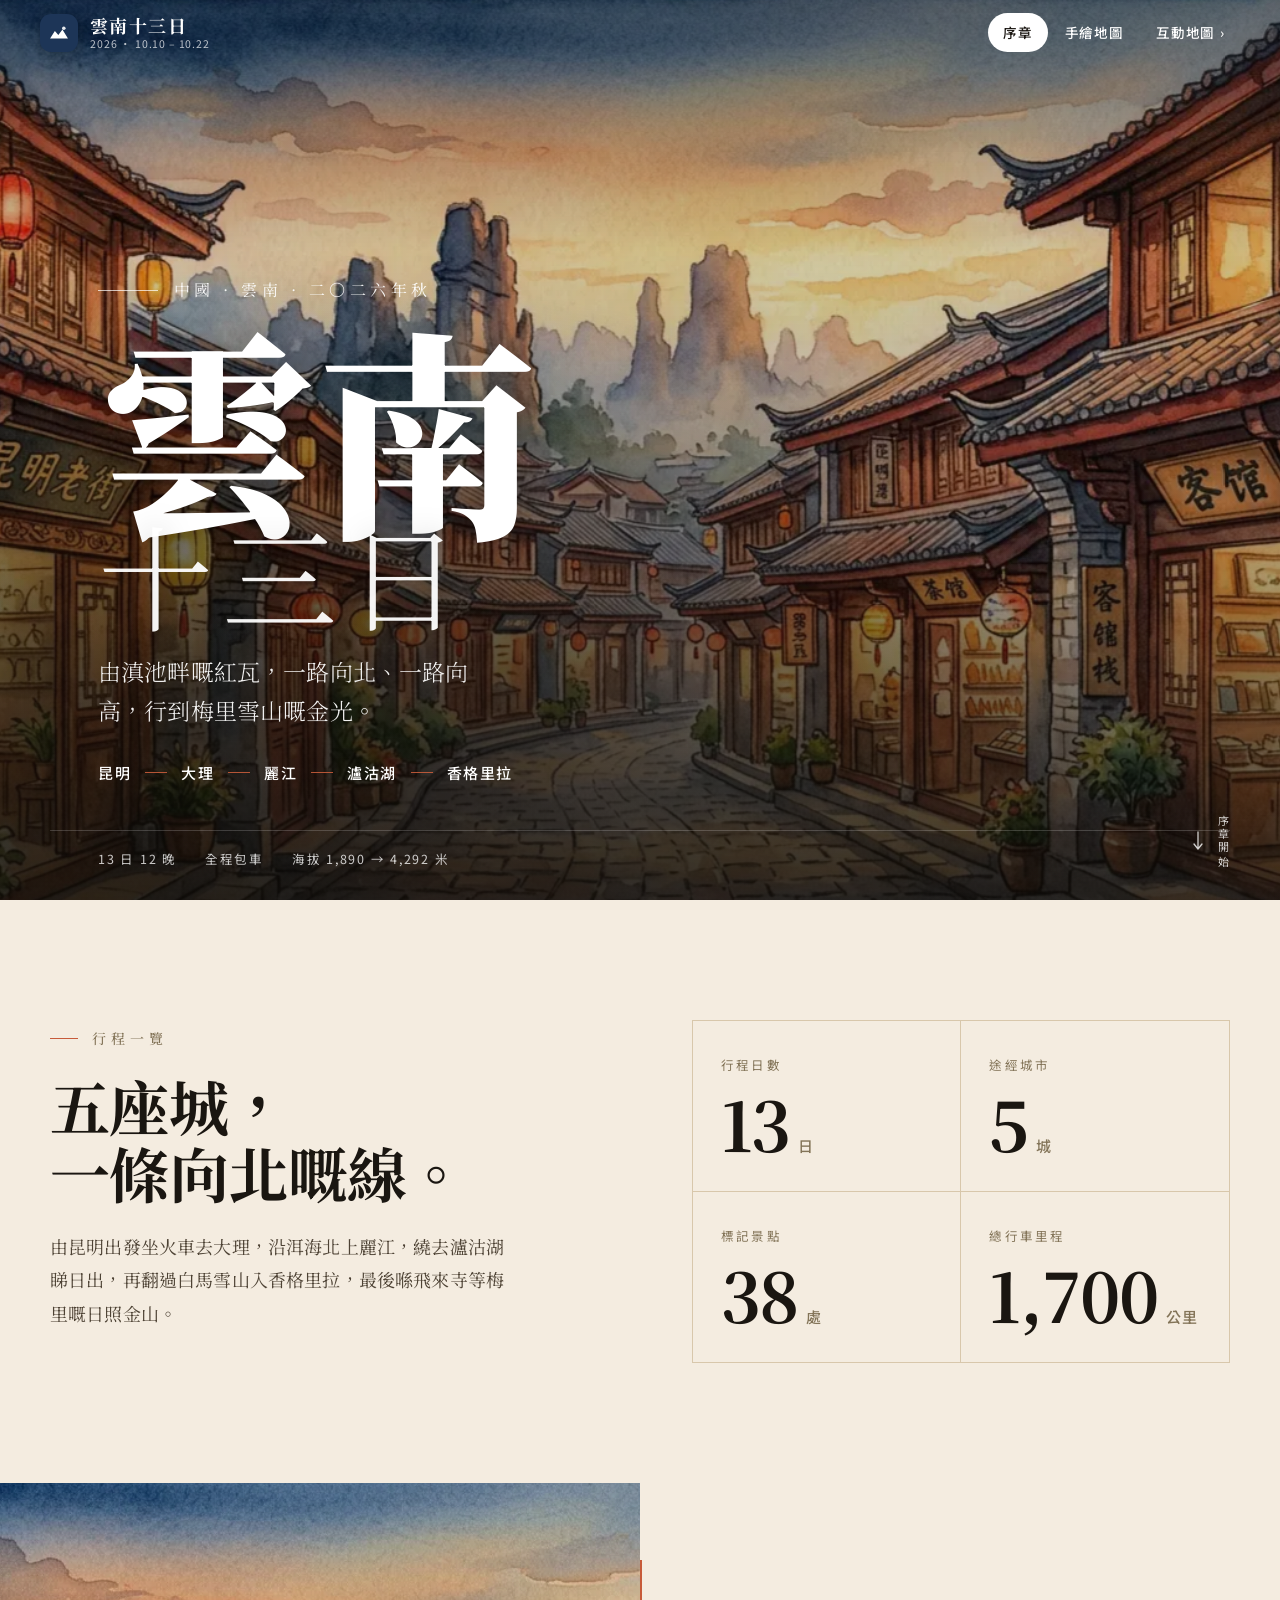
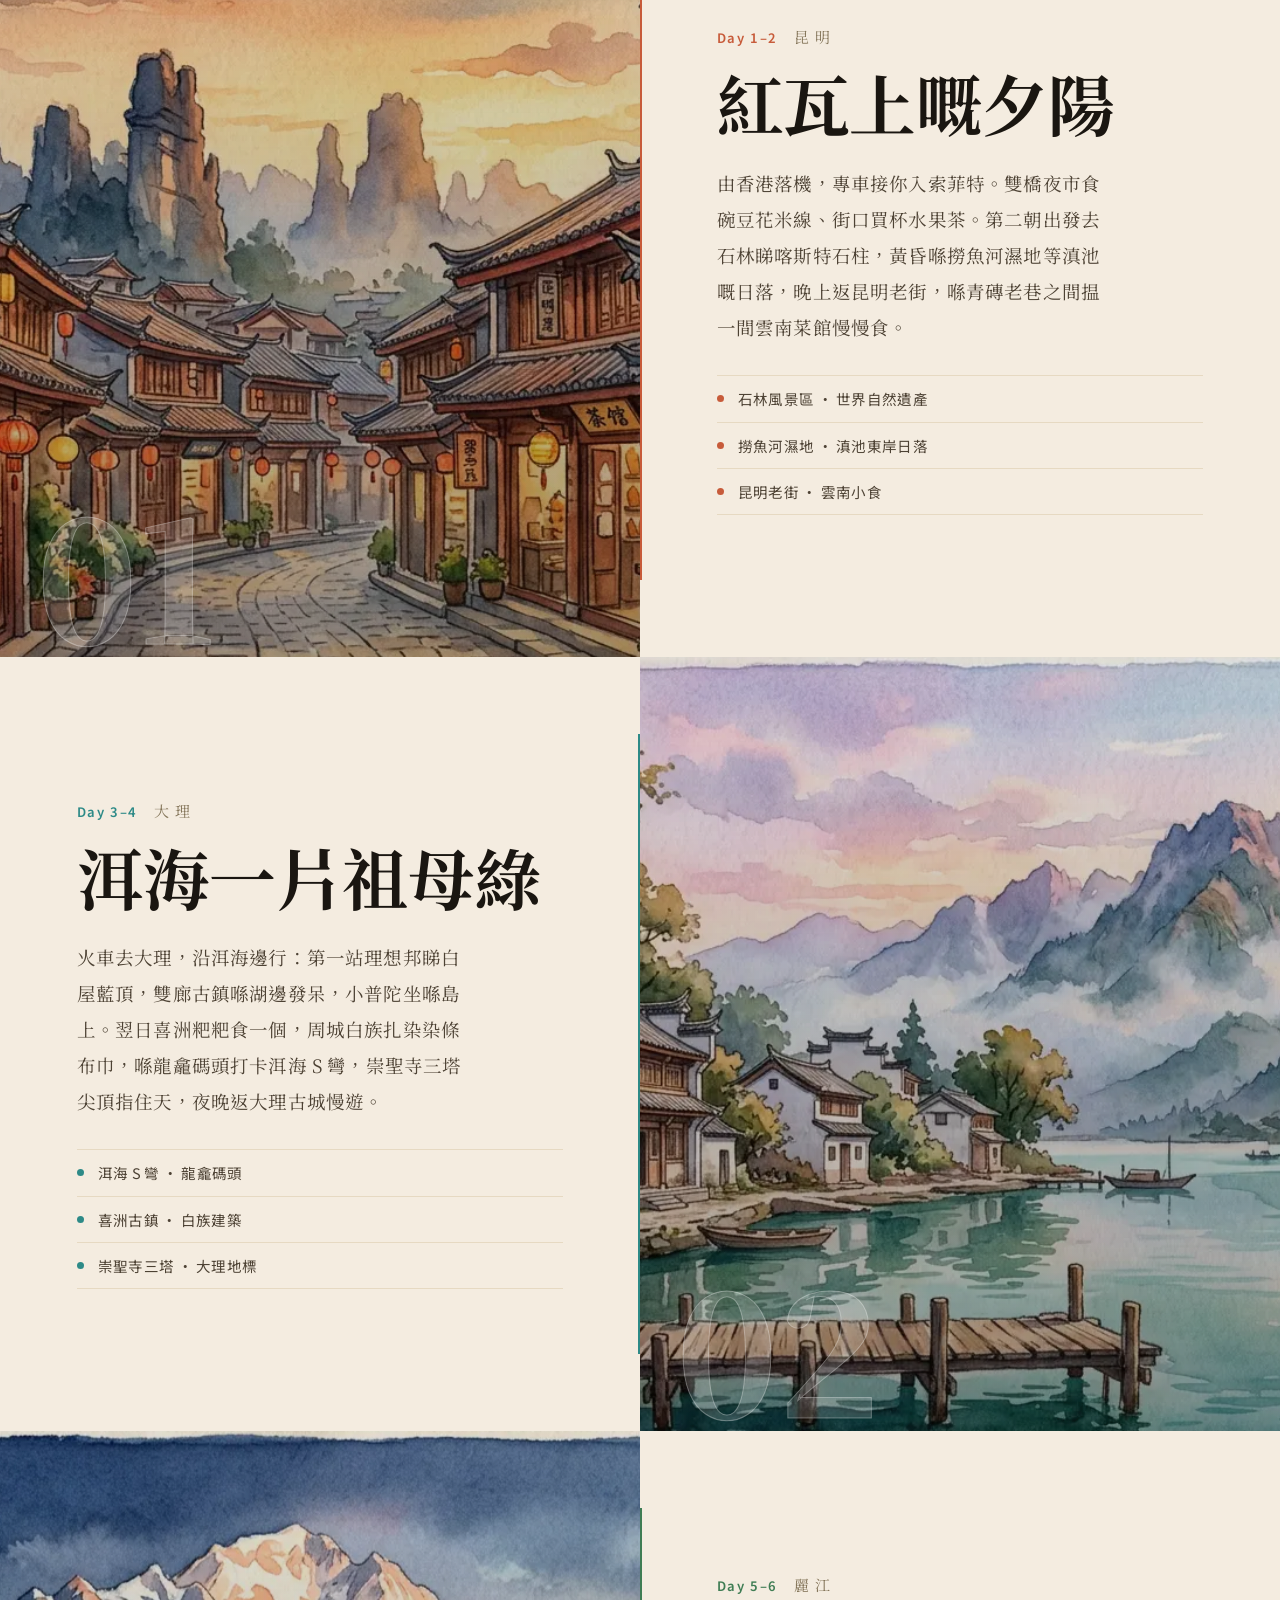
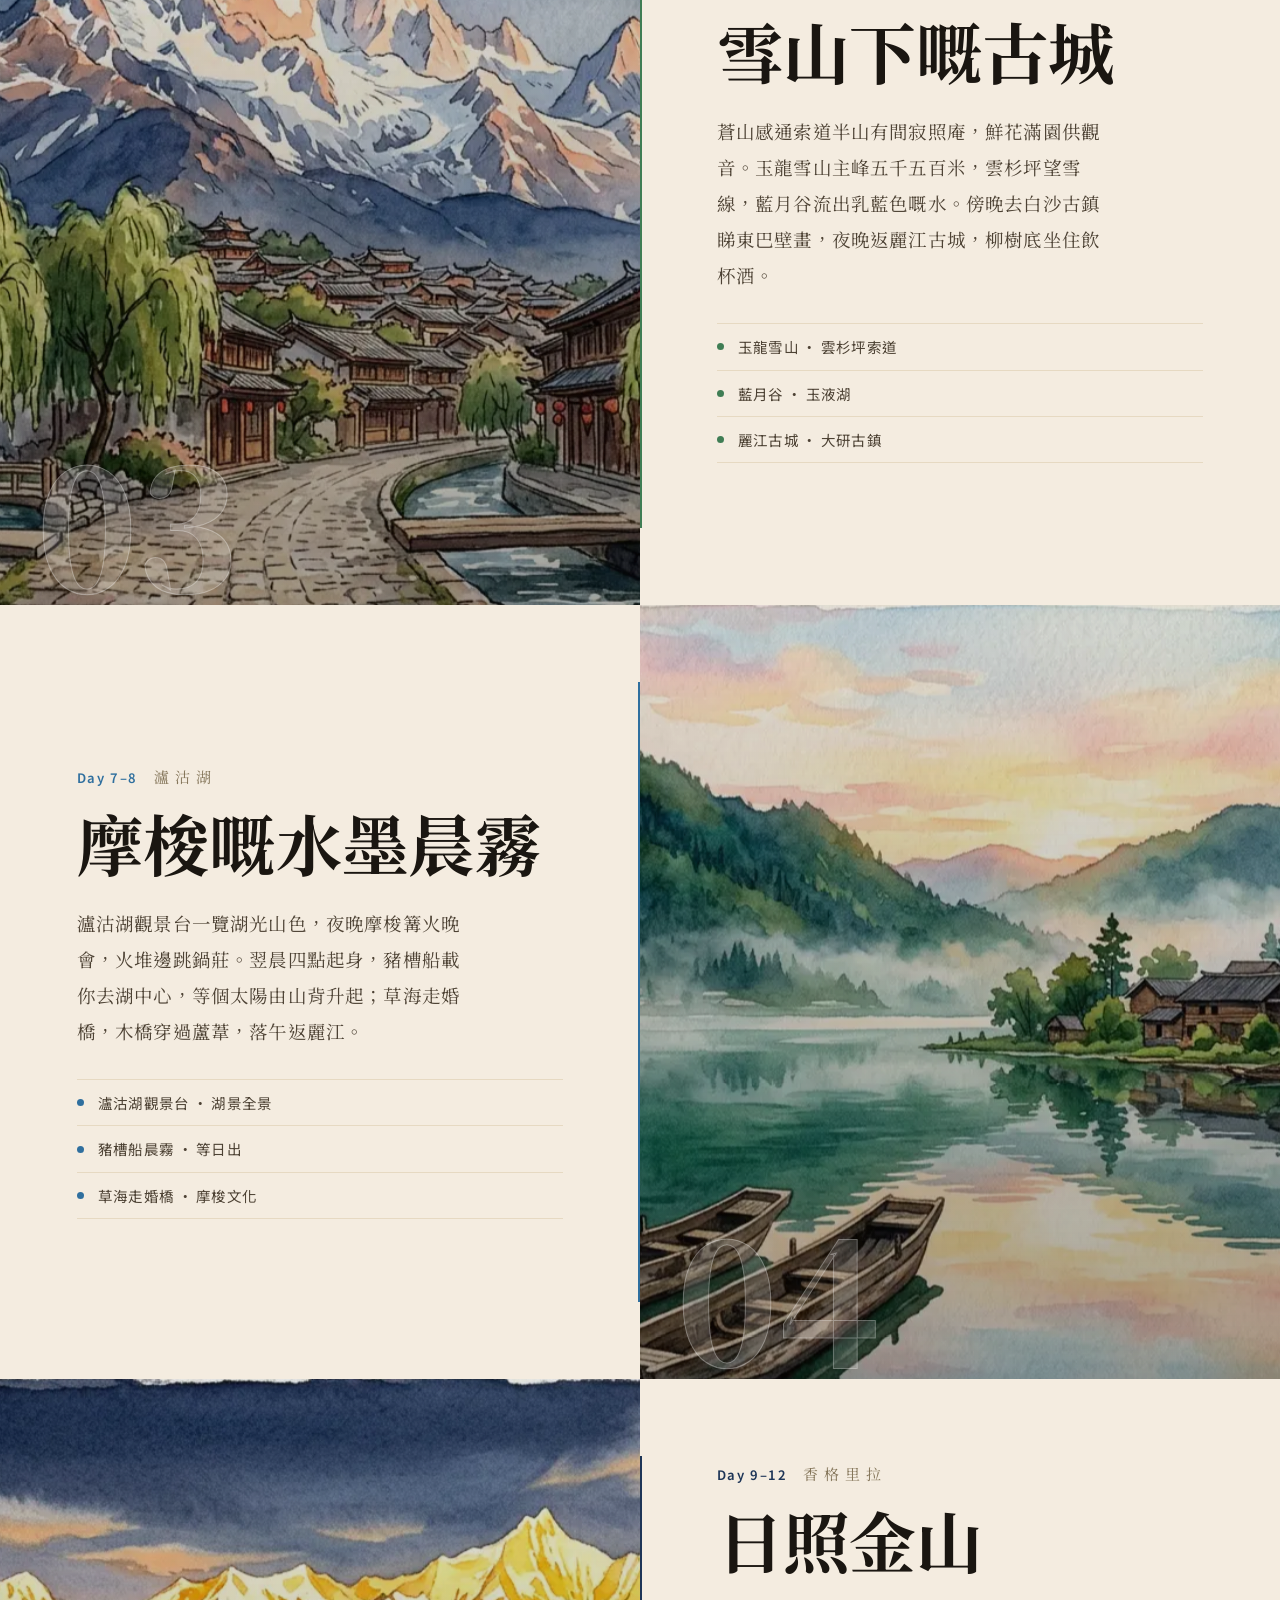
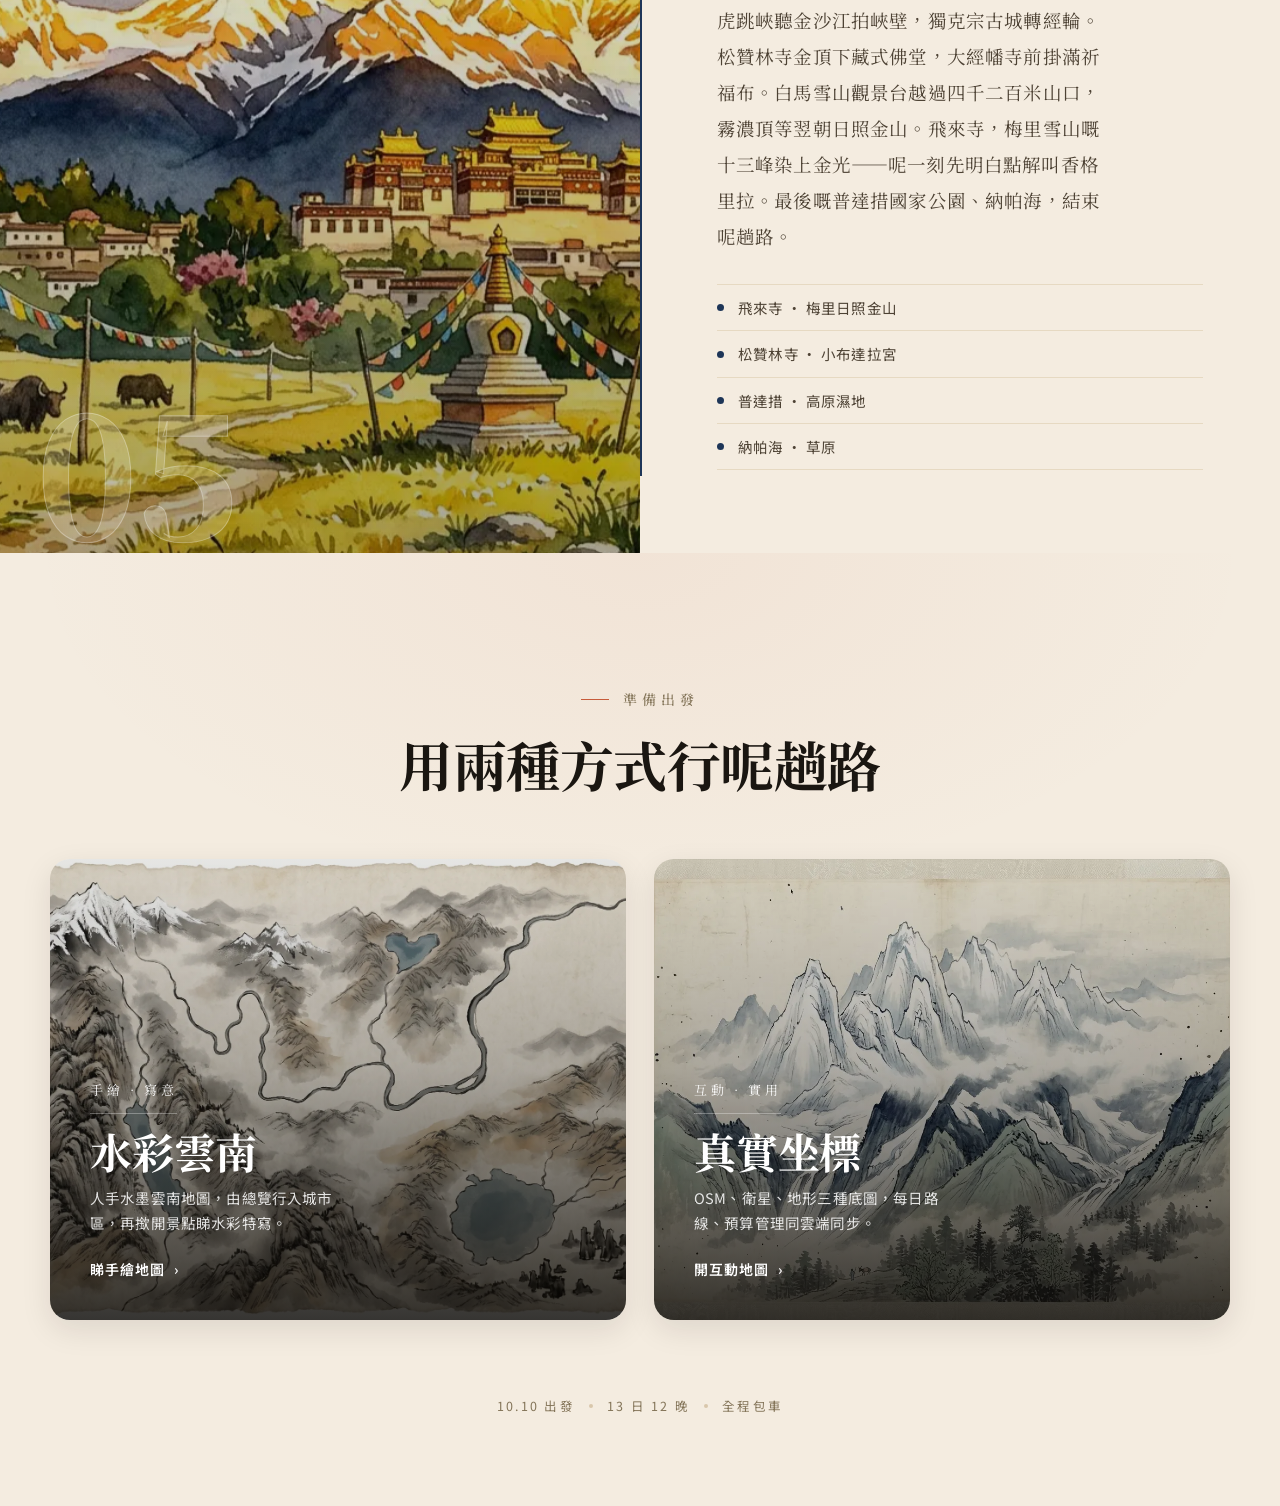
==== commit c37b887f: "v48: editorial travel-journal landing redesign + GSAP motion Rebuild the landing (index.html / landi" ====
--- a/index.html
+++ b/index.html
@@ -3,236 +3,239 @@
 <head>
 <meta charset="utf-8">
 <meta name="viewport" content="width=device-width, initial-scale=1, viewport-fit=cover">
-<meta name="theme-color" content="#1d3557">
+<meta name="theme-color" content="#13110d">
 <link rel="apple-touch-icon" href="icon.svg">
 <link rel="icon" type="image/svg+xml" href="icon.svg">
-<title>雲南之旅 · 2026 秋</title>
+<title>雲南十三日 · 2026 秋 · 由昆明到梅里雪山</title>
+<meta name="description" content="香港出發，2026 年 10 月 10–22 日的雲南自駕手記：昆明、大理、麗江、瀘沽湖、香格里拉，一路向北、一路向高，行到梅里雪山的日照金山。">
+<meta property="og:type" content="website">
+<meta property="og:title" content="雲南十三日 · 2026 秋">
+<meta property="og:description" content="由滇池畔的紅瓦，一路向北行到梅里雪山的金光。十三日、五城、三十八個景點的旅程手記。">
+<meta property="og:image" content="img/v28_spot_day11-s1_meili.webp">
+<meta property="og:locale" content="zh_HK">
 <link rel="preconnect" href="https://fonts.googleapis.com">
 <link rel="preconnect" href="https://fonts.gstatic.com" crossorigin>
-<link href="https://fonts.googleapis.com/css2?family=Noto+Serif+TC:wght@400;500;700;900&family=Noto+Sans+TC:wght@300;400;500;700&display=swap" rel="stylesheet">
+<link href="https://fonts.googleapis.com/css2?family=Noto+Serif+TC:wght@300;400;500;600;700;900&family=Noto+Sans+TC:wght@300;400;500;700&display=swap" rel="stylesheet">
+<link rel="preload" as="image" href="img/yn_city_1_kunming.webp">
 <link rel="preload" as="image" href="img/v28_spot_day11-s1_meili.webp">
-<link rel="preload" as="image" href="img/v30b_yunnan_overview.webp">
-<link rel="stylesheet" href="landing.css?v=47">
+<link rel="stylesheet" href="landing.css?v=48">
 </head>
-<body>
-
-<!-- ====== Top navigation (always visible) ====== -->
+<body class="on-landing">
+
+<!-- ====== Top navigation ====== -->
 <nav class="topnav" id="topnav">
   <a class="brand" href="#/">
     <span class="brand-mark" aria-hidden="true">
-      <svg viewBox="0 0 24 24" width="22" height="22"><path d="M2 19 L8 9 L13 15 L18 5 L22 19 Z" fill="currentColor"/></svg>
+      <svg viewBox="0 0 32 32" width="22" height="22" fill="none">
+        <circle cx="23" cy="9" r="2.6" fill="currentColor" opacity="0.9"/>
+        <path d="M3 24 L10 13 L15 19 L21 11 L29 24 Z" fill="currentColor"/>
+      </svg>
     </span>
     <span class="brand-text">
-      <span class="brand-title">雲南</span>
-      <span class="brand-sub">2026 · 10/10 – 22</span>
+      <span class="brand-title">雲南十三日</span>
+      <span class="brand-sub">2026 · 10.10 – 10.22</span>
     </span>
   </a>
   <div class="navlinks">
     <a href="#/" data-route="/">序章</a>
     <a href="#/map" data-route="/map">手繪地圖</a>
-    <a href="map.html">互動地圖</a>
+    <a class="navlinks-go" href="map.html">互動地圖<i aria-hidden="true">›</i></a>
   </div>
 </nav>
 
-<!-- ====== View: Landing (sticky scroll) ====== -->
+<!-- ====== View: Landing ====== -->
 <main class="view view-landing" id="view-landing">
 
-  <!-- Hero -->
-  <section class="hero">
+  <!-- Hero — full-bleed first scene -->
+  <section class="hero" id="hero">
     <div class="hero-bg">
-      <img src="img/v28_spot_day11-s1_meili.webp" alt="" class="hero-map">
-      <div class="hero-vignette"></div>
-    </div>
-    <div class="hero-content">
-      <div class="hero-eyebrow">2026 · 秋 · 中國雲南</div>
-      <h1 class="hero-title">
-        <span class="hero-title-line">雲南</span>
-        <span class="hero-title-line hero-title-italic">十三日</span>
+      <img src="img/yn_city_1_kunming.webp" alt="" class="hero-img" id="heroImg">
+      <div class="hero-scrim"></div>
+    </div>
+    <div class="hero-grid">
+      <p class="hero-kicker" data-hero="1">
+        <span class="hero-kicker-rule"></span>
+        中國 · 雲南 · 二〇二六年秋
+      </p>
+      <h1 class="hero-title" data-hero="2">
+        <span class="hero-title-zh">雲南</span>
+        <span class="hero-title-num">十三日</span>
       </h1>
-      <p class="hero-sub">由滇池畔嘅紅瓦 · 行到梅里雪山嘅金光</p>
-      <div class="hero-route">
-        <span>昆明</span><i>›</i><span>大理</span><i>›</i><span>麗江</span><i>›</i><span>瀘沽湖</span><i>›</i><span>香格里拉</span>
-      </div>
-    </div>
-    <div class="hero-scroll-hint">
-      <span>向下滑動</span>
-      <svg width="14" height="14" viewBox="0 0 14 14"><path d="M2 5 L7 10 L12 5" stroke="currentColor" stroke-width="1.5" fill="none" stroke-linecap="round"/></svg>
+      <p class="hero-lede" data-hero="3">由滇池畔嘅紅瓦，一路向北、一路向高，行到梅里雪山嘅金光。</p>
+      <ol class="hero-route" data-hero="4" aria-label="行程城市">
+        <li>昆明</li>
+        <li>大理</li>
+        <li>麗江</li>
+        <li>瀘沽湖</li>
+        <li>香格里拉</li>
+      </ol>
+    </div>
+    <div class="hero-foot" data-hero="5">
+      <span class="hero-foot-item">13 日 12 晚</span>
+      <span class="hero-foot-item">全程包車</span>
+      <span class="hero-foot-item">海拔 1,890 → 4,292 米</span>
+    </div>
+    <div class="hero-scroll" aria-hidden="true">
+      <span>序章開始</span>
+      <svg width="12" height="20" viewBox="0 0 12 20"><path d="M6 1 V18 M2 13 L6 18 L10 13" stroke="currentColor" stroke-width="1.3" fill="none" stroke-linecap="round" stroke-linejoin="round"/></svg>
     </div>
   </section>
 
-  <!-- Stat strip -->
-  <section class="stats">
-    <div class="stats-inner">
-      <div class="stat" data-stat>
-        <div class="stat-num"><span data-count="13">13</span></div>
-        <div class="stat-label">日</div>
-      </div>
-      <div class="stat-divider"></div>
-      <div class="stat" data-stat>
-        <div class="stat-num"><span data-count="5">5</span></div>
-        <div class="stat-label">城</div>
-      </div>
-      <div class="stat-divider"></div>
-      <div class="stat" data-stat>
-        <div class="stat-num"><span data-count="50">50</span><span class="stat-plus">+</span></div>
-        <div class="stat-label">景點</div>
-      </div>
-      <div class="stat-divider"></div>
-      <div class="stat" data-stat>
-        <div class="stat-num"><span data-count="1700">1,700</span></div>
-        <div class="stat-label">公里 · 一路向北</div>
-      </div>
+  <!-- Overview ledger -->
+  <section class="ledger" id="ledger">
+    <div class="ledger-inner">
+      <div class="ledger-intro">
+        <p class="sec-label">行程一覽</p>
+        <h2 class="ledger-head">五座城，<br>一條向北嘅線。</h2>
+        <p class="ledger-note">由昆明出發坐火車去大理，沿洱海北上麗江，繞去瀘沽湖睇日出，再翻過白馬雪山入香格里拉，最後喺飛來寺等梅里嘅日照金山。</p>
+      </div>
+      <dl class="ledger-stats">
+        <div class="ledger-stat" data-stat>
+          <dt>行程日數</dt>
+          <dd><span data-count="13">13</span><i>日</i></dd>
+        </div>
+        <div class="ledger-stat" data-stat>
+          <dt>途經城市</dt>
+          <dd><span data-count="5">5</span><i>城</i></dd>
+        </div>
+        <div class="ledger-stat" data-stat>
+          <dt>標記景點</dt>
+          <dd><span data-count="38">38</span><i>處</i></dd>
+        </div>
+        <div class="ledger-stat" data-stat>
+          <dt>總行車里程</dt>
+          <dd><span data-count="1700">1,700</span><i>公里</i></dd>
+        </div>
+      </dl>
     </div>
   </section>
 
-  <!-- Transition strip: stats (paper) → kunming (warm red) -->
-
-  <!-- City story sections -->
-  <section class="story" id="story-kunming" data-color="#5c2118">
-    <div class="story-bg" style="background-image:url('img/yn_city_1_kunming.webp')"></div>
-    <div class="story-bg-tint"></div>
-    <div class="story-content">
-      <div class="story-num">01</div>
-      <div class="story-tag">Day 1–2 · 昆明</div>
-      <h2 class="story-title">紅瓦上嘅夕陽</h2>
-      <p class="story-body">
-        由香港落機，專車接你入索菲特。雙橋夜市食碗豆花米線、街口買杯水果茶。
-        第二朝出發，去石林睇喀斯特石柱，黃昏喺撈魚河濕地等滇池嘅日落，
-        晚上返昆明老街，老巷青磚之間揾一間雲南菜館慢慢食。
-      </p>
-      <ul class="story-list">
-        <li><span class="dot"></span>石林風景區 · 世界自然遺產</li>
-        <li><span class="dot"></span>撈魚河濕地 · 滇池東岸 sunset</li>
-        <li><span class="dot"></span>昆明老街 · 雲南小食</li>
-      </ul>
-    </div>
-  </section>
-
-  <!-- Transition strip: kunming (deep red) → dali (jade) -->
-
-  <section class="story" id="story-dali" data-color="#1f4a48">
-    <div class="story-bg" style="background-image:url('img/yn_city_2_dali.webp')"></div>
-    <div class="story-bg-tint"></div>
-    <div class="story-content story-content-right">
-      <div class="story-num">02</div>
-      <div class="story-tag">Day 3–4 · 大理</div>
-      <h2 class="story-title">洱海一片祖母綠</h2>
-      <p class="story-body">
-        火車去大理，沿洱海邊行，第一站理想邦睇白屋藍頂；雙廊古鎮喺湖邊發呆，
-        小普陀坐喺島上。翌日喜洲粑粑食一個，周城白族扎染染條布巾，
-        S 彎打卡，崇聖寺三塔尖頂指住天，夜晚返大理古城慢遊。
-      </p>
-      <ul class="story-list">
-        <li><span class="dot"></span>洱海 S 彎 · 龍龕碼頭</li>
-        <li><span class="dot"></span>喜洲古鎮 · 白族建築</li>
-        <li><span class="dot"></span>崇聖寺三塔 · 大理地標</li>
-      </ul>
-    </div>
-  </section>
-
-  <!-- Transition strip: dali (jade) → lijiang (pine green) -->
-
-  <section class="story" id="story-lijiang" data-color="#0e3b3a">
-    <div class="story-bg" style="background-image:url('img/yn_city_3_lijiang.webp')"></div>
-    <div class="story-bg-tint"></div>
-    <div class="story-content">
-      <div class="story-num">03</div>
-      <div class="story-tag">Day 5–6 · 麗江</div>
-      <h2 class="story-title">雪山下嘅古城</h2>
-      <p class="story-body">
-        蒼山感通索道，半山有間寂照庵，鮮花滿園供觀音。
-        玉龍雪山主峰 5,596m，雲杉坪望雪線，藍月谷流出乳藍色嘅水。
-        傍晚去白沙古鎮睇東巴壁畫，夜晚返麗江古城，柳樹底坐住飲杯酒。
-      </p>
-      <ul class="story-list">
-        <li><span class="dot"></span>玉龍雪山 · 雲杉坪索道</li>
-        <li><span class="dot"></span>藍月谷 · 玉液湖</li>
-        <li><span class="dot"></span>麗江古城 · 大研古鎮</li>
-      </ul>
-    </div>
-  </section>
-
-  <!-- Transition strip: lijiang (pine) → lugu (deep blue) -->
-
-  <section class="story" id="story-lugu" data-color="#13345a">
-    <div class="story-bg" style="background-image:url('img/yn_city_4_lugu.webp')"></div>
-    <div class="story-bg-tint"></div>
-    <div class="story-content story-content-right">
-      <div class="story-num">04</div>
-      <div class="story-tag">Day 7–8 · 瀘沽湖</div>
-      <h2 class="story-title">摩梭嘅水墨晨霧</h2>
-      <p class="story-body">
-        瀘沽湖觀景台一覽湖光山色，夜晚摩梭篝火晚會，火堆邊跳鍋莊。
-        翌晨四點起身，豬槽船載你去湖中心，等個太陽由山背升起；
-        草海走婚橋，木橋穿過蘆葦，落午返麗江。
-      </p>
-      <ul class="story-list">
-        <li><span class="dot"></span>瀘沽湖觀景台</li>
-        <li><span class="dot"></span>豬槽船晨霧 · 日出</li>
-        <li><span class="dot"></span>草海走婚橋 · 摩梭文化</li>
-      </ul>
-    </div>
-  </section>
-
-  <!-- Transition strip: lugu (deep blue) → shangrila (indigo ink) -->
-
-  <section class="story" id="story-shangrila" data-color="#0c1f3f">
-    <div class="story-bg" style="background-image:url('img/yn_city_5_shangrila.webp')"></div>
-    <div class="story-bg-tint"></div>
-    <div class="story-content">
-      <div class="story-num">05</div>
-      <div class="story-tag">Day 9–12 · 香格里拉</div>
-      <h2 class="story-title">日照金山</h2>
-      <p class="story-body">
-        虎跳峽聽金沙江拍峽壁；獨克宗古城轉經輪。
-        松贊林寺金頂下藏式佛堂，大經幡寺前掛滿祈福布。
-        白馬雪山觀景台越過 4,200m 山口，霧濃頂等翌朝日照金山。
-        飛來寺，梅里雪山嘅 13 峰染上金光，呢一刻先明白點解叫香格里拉。
-        最後嘅普達措國家公園、納帕海，結束呢趟路。
-      </p>
-      <ul class="story-list">
-        <li><span class="dot"></span>飛來寺 · 梅里日照金山</li>
-        <li><span class="dot"></span>松贊林寺 · 小布達拉宮</li>
-        <li><span class="dot"></span>普達措 · 高原濕地</li>
-        <li><span class="dot"></span>納帕海 · 草原</li>
-      </ul>
-    </div>
-  </section>
-
-  <!-- Transition strip: shangrila (indigo) → outro (paper) -->
-
-  <!-- Route preview / CTA -->
-  <section class="outro">
+  <!-- Chapters -->
+  <div class="chapters" id="chapters">
+
+    <article class="chapter" id="story-kunming" data-accent="#c75b3a" data-chapter="01">
+      <div class="chapter-media">
+        <div class="chapter-bg" style="background-image:url('img/yn_city_1_kunming.webp')"></div>
+        <div class="chapter-bg-scrim"></div>
+        <span class="chapter-index" aria-hidden="true">01</span>
+      </div>
+      <div class="chapter-text">
+        <p class="chapter-meta"><span class="chapter-days">Day 1–2</span><span class="chapter-place">昆明</span></p>
+        <h2 class="chapter-title">紅瓦上嘅夕陽</h2>
+        <p class="chapter-body">由香港落機，專車接你入索菲特。雙橋夜市食碗豆花米線、街口買杯水果茶。第二朝出發去石林睇喀斯特石柱，黃昏喺撈魚河濕地等滇池嘅日落，晚上返昆明老街，喺青磚老巷之間揾一間雲南菜館慢慢食。</p>
+        <ul class="chapter-list">
+          <li>石林風景區 · 世界自然遺產</li>
+          <li>撈魚河濕地 · 滇池東岸日落</li>
+          <li>昆明老街 · 雲南小食</li>
+        </ul>
+      </div>
+    </article>
+
+    <article class="chapter chapter-flip" id="story-dali" data-accent="#2d8a87" data-chapter="02">
+      <div class="chapter-media">
+        <div class="chapter-bg" style="background-image:url('img/yn_city_2_dali.webp')"></div>
+        <div class="chapter-bg-scrim"></div>
+        <span class="chapter-index" aria-hidden="true">02</span>
+      </div>
+      <div class="chapter-text">
+        <p class="chapter-meta"><span class="chapter-days">Day 3–4</span><span class="chapter-place">大理</span></p>
+        <h2 class="chapter-title">洱海一片祖母綠</h2>
+        <p class="chapter-body">火車去大理，沿洱海邊行：第一站理想邦睇白屋藍頂，雙廊古鎮喺湖邊發呆，小普陀坐喺島上。翌日喜洲粑粑食一個，周城白族扎染染條布巾，喺龍龕碼頭打卡洱海 S 彎，崇聖寺三塔尖頂指住天，夜晚返大理古城慢遊。</p>
+        <ul class="chapter-list">
+          <li>洱海 S 彎 · 龍龕碼頭</li>
+          <li>喜洲古鎮 · 白族建築</li>
+          <li>崇聖寺三塔 · 大理地標</li>
+        </ul>
+      </div>
+    </article>
+
+    <article class="chapter" id="story-lijiang" data-accent="#3f7d54" data-chapter="03">
+      <div class="chapter-media">
+        <div class="chapter-bg" style="background-image:url('img/yn_city_3_lijiang.webp')"></div>
+        <div class="chapter-bg-scrim"></div>
+        <span class="chapter-index" aria-hidden="true">03</span>
+      </div>
+      <div class="chapter-text">
+        <p class="chapter-meta"><span class="chapter-days">Day 5–6</span><span class="chapter-place">麗江</span></p>
+        <h2 class="chapter-title">雪山下嘅古城</h2>
+        <p class="chapter-body">蒼山感通索道半山有間寂照庵，鮮花滿園供觀音。玉龍雪山主峰五千五百米，雲杉坪望雪線，藍月谷流出乳藍色嘅水。傍晚去白沙古鎮睇東巴壁畫，夜晚返麗江古城，柳樹底坐住飲杯酒。</p>
+        <ul class="chapter-list">
+          <li>玉龍雪山 · 雲杉坪索道</li>
+          <li>藍月谷 · 玉液湖</li>
+          <li>麗江古城 · 大研古鎮</li>
+        </ul>
+      </div>
+    </article>
+
+    <article class="chapter chapter-flip" id="story-lugu" data-accent="#2f6f9e" data-chapter="04">
+      <div class="chapter-media">
+        <div class="chapter-bg" style="background-image:url('img/yn_city_4_lugu.webp')"></div>
+        <div class="chapter-bg-scrim"></div>
+        <span class="chapter-index" aria-hidden="true">04</span>
+      </div>
+      <div class="chapter-text">
+        <p class="chapter-meta"><span class="chapter-days">Day 7–8</span><span class="chapter-place">瀘沽湖</span></p>
+        <h2 class="chapter-title">摩梭嘅水墨晨霧</h2>
+        <p class="chapter-body">瀘沽湖觀景台一覽湖光山色，夜晚摩梭篝火晚會，火堆邊跳鍋莊。翌晨四點起身，豬槽船載你去湖中心，等個太陽由山背升起；草海走婚橋，木橋穿過蘆葦，落午返麗江。</p>
+        <ul class="chapter-list">
+          <li>瀘沽湖觀景台 · 湖景全景</li>
+          <li>豬槽船晨霧 · 等日出</li>
+          <li>草海走婚橋 · 摩梭文化</li>
+        </ul>
+      </div>
+    </article>
+
+    <article class="chapter chapter-finale" id="story-shangrila" data-accent="#1d3557" data-chapter="05">
+      <div class="chapter-media">
+        <div class="chapter-bg" style="background-image:url('img/yn_city_5_shangrila.webp')"></div>
+        <div class="chapter-bg-scrim"></div>
+        <span class="chapter-index" aria-hidden="true">05</span>
+      </div>
+      <div class="chapter-text">
+        <p class="chapter-meta"><span class="chapter-days">Day 9–12</span><span class="chapter-place">香格里拉</span></p>
+        <h2 class="chapter-title">日照金山</h2>
+        <p class="chapter-body">虎跳峽聽金沙江拍峽壁，獨克宗古城轉經輪。松贊林寺金頂下藏式佛堂，大經幡寺前掛滿祈福布。白馬雪山觀景台越過四千二百米山口，霧濃頂等翌朝日照金山。飛來寺，梅里雪山嘅十三峰染上金光——呢一刻先明白點解叫香格里拉。最後嘅普達措國家公園、納帕海，結束呢趟路。</p>
+        <ul class="chapter-list">
+          <li>飛來寺 · 梅里日照金山</li>
+          <li>松贊林寺 · 小布達拉宮</li>
+          <li>普達措 · 高原濕地</li>
+          <li>納帕海 · 草原</li>
+        </ul>
+      </div>
+    </article>
+
+  </div>
+
+  <!-- Outro / two ways to explore -->
+  <section class="outro" id="outro">
     <div class="outro-inner">
-      <p class="outro-eyebrow">準備好喇？</p>
-      <h2 class="outro-title">用兩種方式 <em>睇</em> 呢趟旅程</h2>
+      <p class="sec-label sec-label-center">準備出發</p>
+      <h2 class="outro-title">用兩種方式行呢趟路</h2>
       <div class="outro-grid">
-        <a class="outro-card outro-card-illust" href="#/map">
-          <div class="outro-card-bg" style="background-image:url('img/v28_spot_day6-s1_yulong.webp')"></div>
-          <div class="outro-card-overlay"></div>
-          <div class="outro-card-content">
-            <div class="outro-card-tag">手繪 · 寫意</div>
+        <a class="explore-card" href="#/map">
+          <div class="explore-card-bg" style="background-image:url('img/v30b_yunnan_overview.webp')"></div>
+          <div class="explore-card-scrim"></div>
+          <div class="explore-card-body">
+            <p class="explore-card-kind">手繪 · 寫意</p>
             <h3>水彩雲南</h3>
-            <p>真實地圖 + 水墨濾鏡，撳一下景點睇水彩特寫。</p>
-            <span class="outro-card-cta">睇手繪地圖 →</span>
+            <p class="explore-card-desc">人手水墨雲南地圖，由總覽行入城市區，再撳開景點睇水彩特寫。</p>
+            <span class="explore-card-go">睇手繪地圖<i aria-hidden="true">›</i></span>
           </div>
         </a>
-        <a class="outro-card outro-card-tech" href="map.html">
-          <div class="outro-card-bg outro-card-bg-grid"></div>
-          <div class="outro-card-overlay"></div>
-          <div class="outro-card-content">
-            <div class="outro-card-tag">互動 · 實用</div>
+        <a class="explore-card" href="map.html">
+          <div class="explore-card-bg" style="background-image:url('img/v28_spot_day6-s1_yulong.webp')"></div>
+          <div class="explore-card-scrim"></div>
+          <div class="explore-card-body">
+            <p class="explore-card-kind">互動 · 實用</p>
             <h3>真實坐標</h3>
-            <p>OSM 衛星地形三 mode，每日路線、預算管理、雲端同步。</p>
-            <span class="outro-card-cta">開互動地圖 →</span>
+            <p class="explore-card-desc">OSM、衛星、地形三種底圖，每日路線、預算管理同雲端同步。</p>
+            <span class="explore-card-go">開互動地圖<i aria-hidden="true">›</i></span>
           </div>
         </a>
       </div>
       <footer class="page-foot">
-        <span>10/10 出發</span>
-        <span>·</span>
-        <span>13 日 12 晚</span>
-        <span>·</span>
+        <span>10.10 出發</span><span class="page-foot-dot"></span>
+        <span>13 日 12 晚</span><span class="page-foot-dot"></span>
         <span>全程包車</span>
       </footer>
     </div>
@@ -242,7 +245,6 @@
 
 <!-- ====== View: Hand-drawn map (3-level drill-down) ====== -->
 <main class="view view-map" id="view-map" hidden>
-  <!-- Breadcrumb / back -->
   <div class="map-crumb" id="mapCrumb">
     <button class="crumb-back" id="crumbBack" aria-label="返回">
       <svg width="16" height="16" viewBox="0 0 16 16"><path d="M10 3 L5 8 L10 13" stroke="currentColor" stroke-width="1.6" fill="none" stroke-linecap="round" stroke-linejoin="round"/></svg>
@@ -252,10 +254,8 @@
     <div class="crumb-meta" id="crumbMeta"></div>
   </div>
 
-  <!-- Map stage: holds 3 levels stacked, only one active -->
   <div class="map-stage-wrap" id="mapStageWrap">
 
-    <!-- Level 0: Yunnan overview — Leaflet real map + ink-wash filter -->
     <div class="map-level map-level-overview" data-level="overview">
       <div class="map-canvas map-canvas-ink">
         <div id="overviewStage" class="inkmap-stage" aria-label="雲南總覽水墨地圖"></div>
@@ -267,7 +267,6 @@
       </div>
     </div>
 
-    <!-- Level 1: Region (city) — Leaflet real map fit to region bounds -->
     <div class="map-level map-level-region" data-level="region" hidden>
       <div class="map-canvas map-canvas-ink">
         <div id="regionStage" class="inkmap-stage" aria-label="城市區水墨地圖"></div>
@@ -279,7 +278,6 @@
       </div>
     </div>
 
-    <!-- Level 2: Spot detail — watercolor close-up + pointer overlay -->
     <div class="map-level map-level-spot" data-level="spot" hidden>
       <div class="map-canvas map-canvas-spot" id="spotCanvas">
         <img src="" alt="" class="map-canvas-img" id="spotImg">
@@ -297,8 +295,10 @@
   </div>
 </main>
 
-<script src="data.js?v=47"></script>
-<script src="mapdata.js?v=47"></script>
-<script src="landing.js?v=47"></script>
+<script src="https://cdnjs.cloudflare.com/ajax/libs/gsap/3.12.5/gsap.min.js" defer></script>
+<script src="https://cdnjs.cloudflare.com/ajax/libs/gsap/3.12.5/ScrollTrigger.min.js" defer></script>
+<script src="data.js?v=48"></script>
+<script src="mapdata.js?v=48"></script>
+<script src="landing.js?v=48" defer></script>
 </body>
 </html>
--- a/landing.css
+++ b/landing.css
@@ -1,42 +1,45 @@
 /* ============================================================
-   雲南之旅 · Cinematic Landing
-   Travel-cinematic palette (matching map.html):
-   - Sunset 暖橙 #d97441 (primary)
-   - Erhai jade #2d8a87
-   - Yulong indigo #1d3557
-   - Paper beige #faf2e4
+   雲南十三日 · 旅程手記 — editorial travel-journal landing
+   v48 redesign
+
+   Palette — warm paper + ink, with per-chapter accents pulled
+   from the trip's own region colours (set inline via --accent).
 ============================================================ */
 
 :root {
-  --paper: #faf2e4;
-  --paper-2: #f5e7d0;
-  --ink: #1c1814;
-  --ink-2: #5a4a3a;
-  --ink-3: #8a7a68;
-  --line: #e3d4be;
-  --sunset: #d97441;
-  --sunset-soft: #f0a366;
-  --sunset-deep: #b85a2a;
-  --jade: #2d8a87;
-  --jade-soft: #3fb1a5;
-  --indigo: #1d3557;
-  --indigo-deep: #14253f;
-  --gradient-sunset: linear-gradient(135deg, #f0a366 0%, #d97441 45%, #b85a2a 100%);
-  --gradient-indigo: linear-gradient(135deg, #2a4f7c 0%, #1d3557 50%, #14253f 100%);
-  --gradient-jade: linear-gradient(135deg, #3fb1a5 0%, #2d8a87 100%);
+  --paper:      #f4ece0;   /* warm rice paper */
+  --paper-2:    #ede0cd;
+  --paper-3:    #e4d4ba;
+  --ink:        #1a1611;   /* near-black warm ink */
+  --ink-2:      #4d4234;
+  --ink-3:      #837458;
+  --line:       #d8c7ab;
+  --line-soft:  #e6d9c2;
+  --accent:     #c75b3a;   /* default; chapters override */
+  --sunset:     #c75b3a;
+  --sunset-deep:#a8431f;
+  --jade:       #2d8a87;
+  --indigo:     #1d3557;
+
   --font-serif: 'Noto Serif TC', 'Songti SC', serif;
-  --font-sans: 'Noto Sans TC', system-ui, -apple-system, sans-serif;
-  --easing: cubic-bezier(0.32, 0.72, 0.24, 1);
+  --font-sans:  'Noto Sans TC', system-ui, -apple-system, sans-serif;
+  --ease:       cubic-bezier(0.22, 0.61, 0.36, 1);
+  --ease-out:   cubic-bezier(0.16, 1, 0.3, 1);
+
+  --maxw: 1180px;
 }
 
 * { box-sizing: border-box; }
+html { scroll-behavior: smooth; }
+@media (prefers-reduced-motion: reduce) { html { scroll-behavior: auto; } }
+
 html, body {
   margin: 0;
   background: var(--paper);
   color: var(--ink);
   font-family: var(--font-sans);
   font-weight: 400;
-  line-height: 1.55;
+  line-height: 1.6;
   letter-spacing: 0.01em;
   -webkit-font-smoothing: antialiased;
   text-rendering: optimizeLegibility;
@@ -44,946 +47,606 @@
 body { overflow-x: hidden; }
 img { display: block; max-width: 100%; }
 a { color: inherit; text-decoration: none; }
+h1, h2, h3 { font-weight: 700; }
+
+/* Shared editorial section label — small serif Chinese with a hairline,
+   used sparingly (not an all-caps Latin eyebrow). */
+.sec-label {
+  font-family: var(--font-serif);
+  font-size: 14px;
+  font-weight: 500;
+  letter-spacing: 0.35em;
+  color: var(--ink-3);
+  margin: 0 0 22px;
+  display: inline-flex;
+  align-items: center;
+  gap: 14px;
+}
+.sec-label::before {
+  content: '';
+  width: 28px;
+  height: 1px;
+  background: var(--accent);
+}
+.sec-label-center { justify-content: center; }
 
 /* ============ Top nav ============ */
 .topnav {
   position: fixed;
   top: 0; left: 0; right: 0;
-  height: 64px;
+  height: 66px;
   z-index: 100;
   display: flex;
   align-items: center;
   justify-content: space-between;
-  padding: 0 28px;
-  background: rgba(250, 242, 228, 0);
-  backdrop-filter: blur(0);
+  padding: 0 clamp(18px, 4vw, 40px);
+  color: #fff;
+  transition: color 0.4s var(--ease), background 0.4s var(--ease),
+              backdrop-filter 0.4s var(--ease), border-color 0.4s var(--ease);
   border-bottom: 1px solid transparent;
-  transition: background 0.35s var(--easing), backdrop-filter 0.35s var(--easing), border-color 0.35s var(--easing);
 }
 .topnav.is-scrolled {
-  background: rgba(250, 242, 228, 0.92);
-  backdrop-filter: blur(22px) saturate(1.4);
-  border-bottom-color: rgba(227, 212, 190, 0.6);
-}
-@media (max-width: 700px) {
-  .topnav.is-scrolled {
-    background: rgba(250, 242, 228, 0.97);
-    backdrop-filter: blur(24px) saturate(1.4);
-  }
-}
-.brand {
-  display: inline-flex;
-  align-items: center;
-  gap: 12px;
-}
+  color: var(--ink);
+  background: rgba(244, 236, 224, 0.86);
+  backdrop-filter: blur(20px) saturate(1.4);
+  border-bottom-color: var(--line-soft);
+}
+/* On the map view the nav always sits on paper */
+body.on-map .topnav { color: var(--ink); }
+
+.brand { display: inline-flex; align-items: center; gap: 12px; }
 .brand-mark {
-  width: 34px; height: 34px;
-  border-radius: 10px;
-  background: var(--gradient-sunset);
-  color: white;
+  width: 38px; height: 38px;
+  border-radius: 11px;
+  background: var(--accent);
+  color: #fff;
   display: inline-flex;
   align-items: center;
   justify-content: center;
-  box-shadow: 0 4px 12px rgba(217, 116, 65, 0.3);
-}
-.brand-text {
-  display: inline-flex;
-  flex-direction: column;
-  line-height: 1;
-}
+  box-shadow: 0 4px 14px rgba(0,0,0,0.22);
+  transition: background 0.4s var(--ease);
+}
+.brand-text { display: inline-flex; flex-direction: column; line-height: 1.05; }
 .brand-title {
   font-family: var(--font-serif);
   font-weight: 700;
   font-size: 18px;
+  letter-spacing: 0.08em;
+}
+.brand-sub {
+  font-size: 10.5px;
+  opacity: 0.72;
+  margin-top: 4px;
+  letter-spacing: 0.08em;
+  font-variant-numeric: tabular-nums;
+}
+.navlinks { display: flex; align-items: center; gap: 2px; }
+.navlinks a {
+  padding: 9px 15px;
+  font-size: 13.5px;
+  font-weight: 500;
+  border-radius: 999px;
   letter-spacing: 0.06em;
-}
-.brand-sub {
-  font-size: 10px;
-  color: var(--ink-3);
-  margin-top: 3px;
-  font-feature-settings: 'tnum';
-}
-.navlinks {
-  display: flex;
-  align-items: center;
-  gap: 4px;
-}
-.navlinks a {
-  padding: 8px 14px;
-  font-size: 13px;
-  font-weight: 500;
-  color: var(--ink-2);
-  border-radius: 999px;
-  transition: background 0.2s var(--easing), color 0.2s var(--easing);
-}
-.navlinks a:hover { background: rgba(217,116,65,0.1); color: var(--sunset-deep); }
+  transition: background 0.25s var(--ease), color 0.25s var(--ease);
+}
+.navlinks a:hover { background: rgba(255,255,255,0.16); }
+.topnav.is-scrolled .navlinks a:hover,
+body.on-map .navlinks a:hover { background: rgba(26,22,17,0.07); }
 .navlinks a.active {
-  background: var(--ink);
-  color: var(--paper);
-}
+  background: #fff;
+  color: var(--ink);
+}
+.topnav.is-scrolled .navlinks a.active,
+body.on-map .navlinks a.active { background: var(--ink); color: var(--paper); }
+.navlinks-go { display: inline-flex; align-items: center; gap: 5px; }
+.navlinks-go i { font-style: normal; transition: transform 0.25s var(--ease); }
+.navlinks-go:hover i { transform: translateX(3px); }
 
 /* ============ Hero ============ */
 .hero {
   position: relative;
-  min-height: 100vh;
-  display: flex;
-  align-items: center;
-  justify-content: center;
+  min-height: 100svh;
+  display: grid;
+  grid-template-rows: 1fr auto;
   overflow: hidden;
-  padding: 120px 32px 80px;
-}
-.hero-bg {
-  position: absolute;
-  inset: 0;
-  z-index: 0;
-}
-.hero-map {
-  position: absolute;
-  top: 50%; left: 50%;
-  transform: translate(-50%, -50%) scale(1.05);
-  width: 75%;
-  max-width: 720px;
-  height: auto;
-  opacity: 0.22;
-  filter: blur(2px) saturate(1.1);
+  color: #fff;
+}
+.hero-bg { position: absolute; inset: 0; z-index: 0; }
+.hero-img {
+  width: 100%; height: 100%;
+  object-fit: cover;
+  object-position: center 60%;
+  transform: scale(1.06);
   will-change: transform;
-  transition: transform 0.6s var(--easing), opacity 0.6s var(--easing);
-}
-.hero-vignette {
-  position: absolute;
-  inset: 0;
+}
+.hero-scrim {
+  position: absolute; inset: 0;
   background:
-    radial-gradient(ellipse at center, rgba(250,242,228,0.25) 0%, rgba(250,242,228,0.55) 45%, rgba(250,242,228,0.85) 75%, var(--paper) 100%),
-    linear-gradient(180deg, rgba(250,242,228,0.5) 0%, transparent 30%, transparent 70%, rgba(250,242,228,0.95) 100%);
-}
-.hero-content {
+    linear-gradient(180deg, rgba(15,12,8,0.45) 0%, rgba(15,12,8,0.18) 28%, rgba(15,12,8,0.32) 62%, rgba(15,12,8,0.82) 100%),
+    radial-gradient(120% 80% at 18% 78%, rgba(10,8,5,0.55) 0%, transparent 60%);
+}
+.hero-grid {
   position: relative;
   z-index: 1;
-  text-align: center;
-  max-width: 800px;
-  animation: hero-fadein 1.6s var(--easing) 0.2s both;
-}
-@keyframes hero-fadein {
-  from { opacity: 0; transform: translateY(20px); }
-  to { opacity: 1; transform: none; }
-}
-.hero-eyebrow {
-  font-size: 12px;
-  font-weight: 600;
-  letter-spacing: 0.32em;
-  color: var(--sunset);
-  text-transform: uppercase;
-  margin-bottom: 28px;
+  align-self: end;
+  width: 100%;
+  max-width: var(--maxw);
+  margin: 0 auto;
+  padding: 0 clamp(22px, 5vw, 48px) clamp(28px, 5vh, 56px);
+}
+.hero-kicker {
+  display: inline-flex;
+  align-items: center;
+  gap: 16px;
+  font-family: var(--font-serif);
+  font-size: clamp(13px, 1.5vw, 16px);
+  font-weight: 400;
+  letter-spacing: 0.28em;
+  margin: 0 0 22px;
+  color: rgba(255,255,255,0.92);
+}
+.hero-kicker-rule {
+  width: clamp(36px, 6vw, 60px);
+  height: 1px;
+  background: rgba(255,255,255,0.7);
 }
 .hero-title {
-  margin: 0 0 28px;
-  font-family: var(--font-serif);
+  margin: 0;
+  font-family: var(--font-serif);
+  line-height: 0.92;
+  letter-spacing: 0.01em;
+  text-shadow: 0 2px 30px rgba(0,0,0,0.35);
+}
+.hero-title-zh {
+  display: block;
   font-weight: 900;
-  font-size: clamp(72px, 14vw, 180px);
-  line-height: 0.94;
+  font-size: clamp(76px, 18vw, 220px);
+}
+.hero-title-num {
+  display: block;
+  font-weight: 300;
+  font-size: clamp(40px, 9vw, 116px);
+  letter-spacing: 0.08em;
+  color: rgba(255,255,255,0.95);
+  margin-top: -0.06em;
+}
+.hero-lede {
+  font-family: var(--font-serif);
+  font-size: clamp(16px, 2.1vw, 23px);
+  font-weight: 300;
+  line-height: 1.7;
+  max-width: 30ch;
+  margin: 26px 0 0;
+  color: rgba(255,255,255,0.94);
+}
+.hero-route {
+  list-style: none;
+  display: flex;
+  flex-wrap: wrap;
+  align-items: center;
+  gap: 10px 0;
+  margin: 30px 0 0;
+  padding: 0;
+  font-size: clamp(13px, 1.5vw, 15px);
+  font-weight: 500;
+  letter-spacing: 0.1em;
+}
+.hero-route li { display: inline-flex; align-items: center; }
+.hero-route li + li::before {
+  content: '';
+  width: 22px; height: 1px;
+  margin: 0 14px;
+  background: var(--accent);
+  opacity: 0.9;
+}
+.hero-foot {
+  position: relative;
+  z-index: 1;
+  width: 100%;
+  max-width: var(--maxw);
+  margin: 0 auto;
+  padding: 0 clamp(22px, 5vw, 48px) clamp(20px, 3.5vh, 34px);
+  display: flex;
+  flex-wrap: wrap;
+  gap: 10px 28px;
+  font-size: 12.5px;
+  letter-spacing: 0.14em;
+  color: rgba(255,255,255,0.78);
+  border-top: 1px solid rgba(255,255,255,0.18);
+  padding-top: 18px;
+}
+.hero-foot-item { font-variant-numeric: tabular-nums; }
+.hero-scroll {
+  position: absolute;
+  right: clamp(22px, 5vw, 48px);
+  bottom: clamp(20px, 3.5vh, 34px);
+  z-index: 2;
+  display: inline-flex;
+  flex-direction: column;
+  align-items: center;
+  gap: 10px;
+  font-size: 11px;
+  letter-spacing: 0.24em;
+  color: rgba(255,255,255,0.8);
+  writing-mode: vertical-rl;
+}
+.hero-scroll svg { writing-mode: horizontal-tb; animation: nudge 2.4s var(--ease) infinite; }
+@keyframes nudge { 0%,100% { transform: translateY(0); opacity: 0.7; } 50% { transform: translateY(5px); opacity: 1; } }
+@media (max-width: 760px) { .hero-scroll { display: none; } }
+
+/* ============ Ledger (overview) ============ */
+.ledger {
+  position: relative;
+  z-index: 2;
+  background: var(--paper);
+  padding: clamp(64px, 10vw, 120px) clamp(22px, 5vw, 48px);
+  --accent: var(--sunset);
+}
+.ledger-inner {
+  max-width: var(--maxw);
+  margin: 0 auto;
+  display: grid;
+  grid-template-columns: 1.05fr 1fr;
+  gap: clamp(40px, 6vw, 88px);
+  align-items: start;
+}
+.ledger-head {
+  font-family: var(--font-serif);
+  font-size: clamp(34px, 5vw, 60px);
+  line-height: 1.12;
+  letter-spacing: -0.01em;
+  margin: 0 0 24px;
+}
+.ledger-note {
+  font-family: var(--font-serif);
+  font-size: clamp(16px, 1.6vw, 18px);
+  line-height: 1.85;
+  color: var(--ink-2);
+  max-width: 46ch;
+  margin: 0;
+}
+.ledger-stats {
+  margin: 0;
+  display: grid;
+  grid-template-columns: 1fr 1fr;
+  border-top: 1px solid var(--line);
+  border-left: 1px solid var(--line);
+}
+.ledger-stat {
+  padding: clamp(20px, 3vw, 34px) clamp(16px, 2.5vw, 28px);
+  border-right: 1px solid var(--line);
+  border-bottom: 1px solid var(--line);
+  opacity: 0;
+  transform: translateY(18px);
+  transition: opacity 0.7s var(--ease-out), transform 0.7s var(--ease-out);
+}
+.ledger-stat.is-visible { opacity: 1; transform: none; }
+.ledger-stat dt {
+  font-size: 12.5px;
+  letter-spacing: 0.18em;
+  color: var(--ink-3);
+  margin-bottom: 14px;
+}
+.ledger-stat dd {
+  margin: 0;
+  font-family: var(--font-serif);
+  font-weight: 700;
+  font-size: clamp(44px, 6vw, 68px);
+  line-height: 1;
   letter-spacing: -0.02em;
   color: var(--ink);
-}
-.hero-title-line {
-  display: block;
-}
-.hero-title-italic {
-  font-style: italic;
+  display: flex;
+  align-items: baseline;
+  gap: 8px;
+  font-variant-numeric: tabular-nums;
+}
+.ledger-stat dd i {
+  font-style: normal;
+  font-family: var(--font-sans);
+  font-size: 15px;
   font-weight: 500;
-  background: var(--gradient-sunset);
-  -webkit-background-clip: text;
-  background-clip: text;
-  color: transparent;
-}
-.hero-sub {
-  font-family: var(--font-serif);
-  font-size: clamp(16px, 2.2vw, 22px);
-  font-weight: 400;
-  color: var(--ink-2);
-  margin: 0 0 40px;
-  letter-spacing: 0.04em;
-}
-.hero-route {
-  display: inline-flex;
-  flex-wrap: wrap;
-  align-items: center;
+  letter-spacing: 0.08em;
+  color: var(--ink-3);
+}
+
+/* ============ Chapters ============ */
+.chapters { background: var(--paper); }
+.chapter {
+  position: relative;
+  display: grid;
+  grid-template-columns: 1fr 1fr;
+  align-items: stretch;
+  min-height: 86vh;
+}
+.chapter-flip .chapter-media { order: 2; }
+.chapter-flip .chapter-text  { order: 1; }
+
+.chapter-media {
+  position: relative;
+  overflow: hidden;
+  min-height: 56vh;
+}
+.chapter-bg {
+  position: absolute;
+  inset: -8% 0;
+  background-size: cover;
+  background-position: center;
+  will-change: transform;
+}
+.chapter-bg-scrim {
+  position: absolute; inset: 0;
+  background: linear-gradient(180deg, rgba(15,12,8,0.10), rgba(15,12,8,0.36));
+}
+.chapter-index {
+  position: absolute;
+  left: clamp(18px, 3vw, 36px);
+  bottom: clamp(8px, 2vw, 18px);
+  font-family: var(--font-serif);
+  font-weight: 900;
+  font-size: clamp(80px, 13vw, 200px);
+  line-height: 0.8;
+  color: rgba(255,255,255,0.16);
+  -webkit-text-stroke: 1px rgba(255,255,255,0.32);
+  pointer-events: none;
+}
+.chapter-text {
+  display: flex;
+  flex-direction: column;
   justify-content: center;
-  gap: 10px 14px;
-  padding: 12px 22px;
-  background: rgba(255, 255, 255, 0.55);
-  backdrop-filter: blur(14px);
-  border: 1px solid rgba(217, 116, 65, 0.18);
-  border-radius: 999px;
+  padding: clamp(40px, 6vw, 92px) clamp(28px, 6vw, 96px);
+  position: relative;
+}
+/* hairline accent spine on the inner edge of the text column */
+.chapter-text::before {
+  content: '';
+  position: absolute;
+  top: clamp(40px, 6vw, 92px);
+  bottom: clamp(40px, 6vw, 92px);
+  left: 0;
+  width: 2px;
+  background: var(--accent);
+  transform: scaleY(0);
+  transform-origin: top;
+  transition: transform 0.9s var(--ease-out);
+}
+.chapter-flip .chapter-text::before { left: auto; right: 0; }
+.chapter.is-visible .chapter-text::before { transform: scaleY(1); }
+
+.chapter-meta {
+  display: flex;
+  align-items: baseline;
+  gap: 16px;
+  margin: 0 0 18px;
+}
+.chapter-days {
   font-size: 13px;
   font-weight: 600;
-  letter-spacing: 0.08em;
+  letter-spacing: 0.12em;
+  color: var(--accent);
+  font-variant-numeric: tabular-nums;
+}
+.chapter-place {
+  font-family: var(--font-serif);
+  font-size: 15px;
+  letter-spacing: 0.4em;
+  color: var(--ink-3);
+}
+.chapter-title {
+  font-family: var(--font-serif);
+  font-size: clamp(36px, 5.2vw, 68px);
+  line-height: 1.08;
+  letter-spacing: -0.01em;
+  margin: 0 0 26px;
+  color: var(--ink);
+}
+.chapter-body {
+  font-family: var(--font-serif);
+  font-size: clamp(16px, 1.55vw, 18.5px);
+  font-weight: 400;
+  line-height: 1.95;
   color: var(--ink-2);
-}
-.hero-route i {
-  color: var(--sunset);
-  font-style: normal;
-  font-weight: 700;
-}
-.hero-scroll-hint {
-  position: absolute;
-  bottom: 24px;
-  left: 50%;
-  transform: translateX(-50%);
-  display: inline-flex;
-  flex-direction: column;
-  align-items: center;
-  gap: 6px;
-  font-size: 11px;
-  letter-spacing: 0.3em;
-  color: var(--ink-3);
-  animation: scroll-bounce 2.2s var(--easing) infinite;
-  z-index: 3;
-  pointer-events: none;
-}
-@media (max-width: 900px) {
-  .hero-scroll-hint { display: none; }
-}
-@keyframes scroll-bounce {
-  0%, 100% { transform: translate(-50%, 0); opacity: 0.7; }
-  50% { transform: translate(-50%, 8px); opacity: 1; }
-}
-
-/* ============ Stats strip ============ */
-.stats {
-  padding: 60px 32px;
-  background: var(--paper);
-  border-top: 1px solid var(--line);
-  border-bottom: 1px solid var(--line);
-}
-.stats-inner {
-  max-width: 1100px;
-  margin: 0 auto;
-  display: flex;
-  align-items: center;
-  justify-content: space-between;
-  gap: 24px;
-  flex-wrap: wrap;
-}
-.stat {
-  flex: 1;
-  min-width: 140px;
-  text-align: center;
-  opacity: 0;
-  transform: translateY(20px);
-  transition: opacity 0.7s var(--easing), transform 0.7s var(--easing);
-}
-.stat.is-visible {
-  opacity: 1;
-  transform: none;
-}
-.stat-num {
-  font-family: var(--font-serif);
-  font-weight: 700;
-  font-size: clamp(48px, 6vw, 72px);
-  line-height: 1;
-  letter-spacing: -0.02em;
-  background: var(--gradient-sunset);
-  -webkit-background-clip: text;
-  background-clip: text;
-  color: transparent;
-  font-feature-settings: 'tnum';
-}
-.stat-plus {
-  font-size: 0.6em;
-  vertical-align: super;
-}
-.stat-label {
-  margin-top: 10px;
-  font-size: 13px;
-  font-weight: 500;
-  letter-spacing: 0.18em;
-  color: var(--ink-2);
-}
-.stat-divider {
-  width: 1px;
-  height: 60px;
-  background: linear-gradient(to bottom, transparent, var(--line), transparent);
-}
-
-/* ============ Story sections (sticky scroll) ============ */
-.story {
-  position: relative;
-  min-height: 100vh;
-  display: flex;
-  align-items: center;
-  overflow: hidden;
-  padding: 80px 32px;
-}
-.story-bg {
-  position: absolute;
-  inset: 0;
-  background-size: cover;
-  background-position: center;
-  background-repeat: no-repeat;
-  z-index: 0;
-  transform: scale(1.08);
-  transition: transform 1.6s var(--easing);
-  will-change: transform;
-}
-.story.is-visible .story-bg {
-  transform: scale(1);
-}
-.story-bg-tint {
-  position: absolute;
-  inset: 0;
-  z-index: 1;
-  background:
-    linear-gradient(110deg, rgba(0,0,0,0.55) 0%, rgba(0,0,0,0.35) 45%, rgba(0,0,0,0.1) 80%);
-}
-.story-content {
-  position: relative;
-  z-index: 2;
-  max-width: 580px;
-  color: var(--ink);
-  padding: 36px 40px;
-  background: rgba(255, 250, 244, 0.92);
-  backdrop-filter: none;
-  border-radius: 18px;
-  border: 1px solid rgba(255,255,255,0.5);
-  box-shadow: 0 18px 44px rgba(28,24,20,0.18), 0 2px 6px rgba(28,24,20,0.08);
-  opacity: 0;
-  transform: translateY(40px);
-  transition: opacity 1s var(--easing) 0.2s, transform 1s var(--easing) 0.2s;
-}
-.story.is-visible .story-content {
-  opacity: 1;
-  transform: none;
-}
-.story-content-right {
-  margin-left: auto;
-}
-.story-num {
-  font-family: var(--font-serif);
-  font-weight: 700;
-  font-size: 14px;
-  letter-spacing: 0.3em;
-  color: var(--sunset-deep);
-  margin-bottom: 8px;
-}
-.story-tag {
-  font-size: 11px;
-  font-weight: 600;
-  letter-spacing: 0.32em;
-  text-transform: uppercase;
-  color: var(--ink-3);
-  margin-bottom: 18px;
-}
-.story-title {
-  margin: 0 0 22px;
-  font-family: var(--font-serif);
-  font-weight: 700;
-  font-size: clamp(40px, 5vw, 64px);
-  line-height: 1.05;
-  letter-spacing: -0.01em;
-  color: var(--ink);
-}
-.story-body {
-  font-family: var(--font-serif);
-  font-size: 17px;
-  line-height: 1.78;
-  color: var(--ink-2);
-  margin: 0 0 26px;
-  letter-spacing: 0.02em;
-}
-.story-list {
+  margin: 0 0 30px;
+  max-width: 40ch;
+}
+.chapter-list {
   list-style: none;
+  margin: 0;
   padding: 0;
-  margin: 0;
   display: flex;
   flex-direction: column;
-  gap: 9px;
-}
-.story-list li {
+}
+.chapter-list li {
   display: flex;
   align-items: center;
-  gap: 12px;
-  font-size: 14px;
-  letter-spacing: 0.04em;
+  gap: 14px;
+  padding: 11px 0;
+  font-size: 14.5px;
+  letter-spacing: 0.02em;
   color: var(--ink-2);
-}
-.story-list .dot {
-  width: 6px; height: 6px;
+  border-top: 1px solid var(--line-soft);
+}
+.chapter-list li:last-child { border-bottom: 1px solid var(--line-soft); }
+.chapter-list li::before {
+  content: '';
+  width: 7px; height: 7px;
   border-radius: 50%;
-  background: var(--sunset);
+  background: var(--accent);
   flex-shrink: 0;
-  box-shadow: 0 0 0 4px rgba(217,116,65,0.16);
-}
-
-/* ============ Outro / CTA ============ */
+}
+
+/* Reveal: text column slides in subtly (IO/GSAP both target .is-visible) */
+.chapter-text > * {
+  opacity: 0;
+  transform: translateY(22px);
+  transition: opacity 0.8s var(--ease-out), transform 0.8s var(--ease-out);
+}
+.chapter.is-visible .chapter-text > * { opacity: 1; transform: none; }
+.chapter.is-visible .chapter-text > *:nth-child(2) { transition-delay: 0.06s; }
+.chapter.is-visible .chapter-text > *:nth-child(3) { transition-delay: 0.12s; }
+.chapter.is-visible .chapter-text > *:nth-child(4) { transition-delay: 0.18s; }
+
+/* ============ Outro ============ */
 .outro {
-  padding: 120px 32px 80px;
+  --accent: var(--sunset);
   background:
-    radial-gradient(circle at 20% 30%, rgba(217,116,65,0.08) 0%, transparent 40%),
-    radial-gradient(circle at 80% 70%, rgba(29,53,87,0.06) 0%, transparent 50%),
+    radial-gradient(80% 60% at 50% 0%, rgba(199,91,58,0.06), transparent 60%),
     var(--paper);
-}
-.outro-inner {
-  max-width: 1200px;
-  margin: 0 auto;
-  text-align: center;
-}
-.outro-eyebrow {
-  font-size: 12px;
-  font-weight: 600;
-  letter-spacing: 0.32em;
-  color: var(--sunset);
-  text-transform: uppercase;
-  margin: 0 0 14px;
-}
+  padding: clamp(72px, 10vw, 130px) clamp(22px, 5vw, 48px) clamp(56px, 7vw, 88px);
+}
+.outro-inner { max-width: var(--maxw); margin: 0 auto; text-align: center; }
 .outro-title {
   font-family: var(--font-serif);
-  font-weight: 700;
-  font-size: clamp(36px, 5vw, 56px);
-  line-height: 1.15;
-  margin: 0 0 56px;
+  font-size: clamp(30px, 4.6vw, 54px);
+  line-height: 1.16;
   letter-spacing: -0.01em;
-}
-.outro-title em {
-  font-style: italic;
-  font-weight: 500;
-  background: var(--gradient-sunset);
-  -webkit-background-clip: text;
-  background-clip: text;
-  color: transparent;
+  margin: 0 0 clamp(40px, 6vw, 64px);
 }
 .outro-grid {
   display: grid;
   grid-template-columns: 1fr 1fr;
-  gap: 24px;
-  margin-bottom: 64px;
-}
-.outro-card {
+  gap: clamp(18px, 2.5vw, 28px);
+  margin-bottom: clamp(48px, 7vw, 72px);
+}
+.explore-card {
   position: relative;
   display: block;
-  border-radius: 24px;
+  border-radius: 20px;
   overflow: hidden;
-  aspect-ratio: 4 / 3;
-  background: var(--paper-2);
-  transition: transform 0.4s var(--easing), box-shadow 0.4s var(--easing);
-  box-shadow: 0 8px 24px rgba(28,24,20,0.08);
-}
-.outro-card:hover {
-  transform: translateY(-6px);
-  box-shadow: 0 24px 48px rgba(28,24,20,0.18);
-}
-.outro-card-bg {
-  position: absolute;
-  inset: 0;
+  aspect-ratio: 5 / 4;
+  text-align: left;
+  box-shadow: 0 10px 30px rgba(26,22,17,0.10);
+  transition: transform 0.45s var(--ease-out), box-shadow 0.45s var(--ease-out);
+}
+.explore-card:hover { transform: translateY(-6px); box-shadow: 0 26px 54px rgba(26,22,17,0.22); }
+.explore-card-bg {
+  position: absolute; inset: 0;
   background-size: cover;
   background-position: center;
-  transition: transform 0.6s var(--easing);
-}
-.outro-card:hover .outro-card-bg {
-  transform: scale(1.05);
-}
-.outro-card-bg-grid {
-  background:
-    linear-gradient(135deg, #2a4f7c 0%, #1d3557 60%, #14253f 100%);
-}
-.outro-card-bg-grid::before, .outro-card-bg-grid::after {
-  content: '';
-  position: absolute;
-  inset: 0;
-  pointer-events: none;
-}
-.outro-card-bg-grid::before {
-  background-image:
-    linear-gradient(to right, rgba(255,255,255,0.06) 1px, transparent 1px),
-    linear-gradient(to bottom, rgba(255,255,255,0.06) 1px, transparent 1px);
-  background-size: 32px 32px;
-}
-.outro-card-bg-grid::after {
-  background:
-    radial-gradient(circle at 70% 30%, rgba(217,116,65,0.4) 0%, transparent 40%);
-}
-.outro-card-overlay {
-  position: absolute;
-  inset: 0;
-  background: linear-gradient(180deg, rgba(0,0,0,0.15) 0%, rgba(0,0,0,0.7) 100%);
-}
-.outro-card-content {
+  transition: transform 0.7s var(--ease-out);
+}
+.explore-card:hover .explore-card-bg { transform: scale(1.06); }
+.explore-card-scrim {
+  position: absolute; inset: 0;
+  background: linear-gradient(180deg, rgba(10,8,5,0.10) 0%, rgba(10,8,5,0.30) 45%, rgba(10,8,5,0.82) 100%);
+}
+.explore-card-body {
   position: absolute;
   inset: 0;
   display: flex;
   flex-direction: column;
   justify-content: flex-end;
   align-items: flex-start;
-  padding: 36px;
-  color: white;
-  text-align: left;
-}
-.outro-card-tag {
-  font-size: 11px;
-  font-weight: 600;
-  letter-spacing: 0.32em;
-  text-transform: uppercase;
-  background: rgba(255,255,255,0.16);
-  backdrop-filter: blur(8px);
-  border: 1px solid rgba(255,255,255,0.2);
-  padding: 6px 12px;
-  border-radius: 999px;
-  margin-bottom: 16px;
-}
-.outro-card h3 {
-  font-family: var(--font-serif);
-  font-weight: 700;
-  font-size: clamp(32px, 4vw, 44px);
+  padding: clamp(26px, 3.5vw, 40px);
+  color: #fff;
+}
+.explore-card-kind {
+  font-family: var(--font-serif);
+  font-size: 13px;
+  letter-spacing: 0.28em;
+  margin: 0 0 14px;
+  padding-bottom: 12px;
+  border-bottom: 1px solid rgba(255,255,255,0.3);
+  color: rgba(255,255,255,0.92);
+}
+.explore-card h3 {
+  font-family: var(--font-serif);
+  font-size: clamp(28px, 3.6vw, 42px);
   line-height: 1.1;
-  margin: 0 0 8px;
-  letter-spacing: -0.01em;
-}
-.outro-card p {
-  font-family: var(--font-serif);
-  font-size: 15px;
-  line-height: 1.6;
-  margin: 0 0 20px;
-  color: rgba(255,255,255,0.85);
-  max-width: 360px;
-}
-.outro-card-cta {
+  margin: 0 0 12px;
+  letter-spacing: -0.005em;
+}
+.explore-card-desc {
+  font-size: 14.5px;
+  line-height: 1.7;
+  margin: 0 0 22px;
+  color: rgba(255,255,255,0.86);
+  max-width: 34ch;
+}
+.explore-card-go {
+  display: inline-flex;
+  align-items: center;
+  gap: 8px;
   font-size: 14px;
   font-weight: 600;
   letter-spacing: 0.08em;
-  color: var(--sunset-soft);
-  display: inline-flex;
-  align-items: center;
-  gap: 6px;
-}
+}
+.explore-card-go i { font-style: normal; transition: transform 0.3s var(--ease); }
+.explore-card:hover .explore-card-go i { transform: translateX(5px); }
+
 .page-foot {
   display: inline-flex;
   flex-wrap: wrap;
   align-items: center;
   justify-content: center;
-  gap: 8px 14px;
-  font-size: 12px;
+  gap: 14px;
+  font-size: 12.5px;
   letter-spacing: 0.18em;
   color: var(--ink-3);
-  text-transform: uppercase;
-}
-
-/* ============ View: hand-drawn map (legacy hidden by default) ============ */
-.view-map { min-height: 100vh; padding-top: 64px; }
-.map-hero {
-  position: relative;
-  display: grid;
-  grid-template-columns: 1fr 380px;
-  gap: 0;
-  min-height: calc(100vh - 64px);
-  background:
-    radial-gradient(circle at 30% 20%, rgba(217,116,65,0.05) 0%, transparent 50%),
-    var(--paper);
-}
-.map-stage {
-  position: relative;
-  display: flex;
-  align-items: center;
-  justify-content: center;
-  padding: 40px;
-  overflow: hidden;
-}
-.map-image {
-  width: 100%;
-  height: auto;
-  max-height: calc(100vh - 144px);
-  object-fit: contain;
-  border-radius: 18px;
-  box-shadow:
-    0 12px 32px rgba(28,24,20,0.12),
-    0 4px 8px rgba(28,24,20,0.06);
-  filter: saturate(1.05);
-}
-.map-pins {
-  position: absolute;
-  inset: 40px;
-  pointer-events: none;
-}
-.map-pin {
-  position: absolute;
-  transform: translate(-50%, -100%);
-  pointer-events: auto;
-  cursor: pointer;
-  z-index: 2;
-}
-.map-pin-marker {
-  position: relative;
-  width: 38px; height: 50px;
-  display: flex;
-  flex-direction: column;
-  align-items: center;
-}
-.map-pin-bubble {
-  width: 38px; height: 38px;
-  border-radius: 50% 50% 50% 4px;
-  transform: rotate(-45deg);
-  background: var(--gradient-sunset);
-  display: flex;
-  align-items: center;
-  justify-content: center;
-  box-shadow:
-    0 0 0 3px rgba(255,255,255,0.9),
-    0 6px 14px rgba(184, 90, 42, 0.45);
-  transition: transform 0.25s var(--easing), box-shadow 0.25s var(--easing);
-}
-.map-pin-bubble-text {
-  transform: rotate(45deg);
-  color: white;
-  font-family: var(--font-serif);
-  font-weight: 700;
-  font-size: 14px;
-  text-shadow: 0 1px 2px rgba(0,0,0,0.25);
-}
-.map-pin:hover .map-pin-bubble {
-  transform: rotate(-45deg) scale(1.15);
-  box-shadow:
-    0 0 0 3px rgba(255,255,255,1),
-    0 10px 22px rgba(184, 90, 42, 0.6);
-}
-.map-pin-label {
-  position: absolute;
-  top: 100%;
-  left: 50%;
-  transform: translateX(-50%);
-  margin-top: 4px;
-  background: white;
-  color: var(--ink);
-  font-size: 11px;
-  font-weight: 600;
-  white-space: nowrap;
-  padding: 4px 10px;
-  border-radius: 999px;
-  box-shadow: 0 4px 12px rgba(28,24,20,0.12);
-  opacity: 0;
-  pointer-events: none;
-  transition: opacity 0.2s var(--easing), transform 0.2s var(--easing);
-  letter-spacing: 0.02em;
-}
-.map-pin:hover .map-pin-label,
-.map-pin.is-active .map-pin-label {
-  opacity: 1;
-  transform: translateX(-50%) translateY(2px);
-}
-.map-pin[data-color="jade"] .map-pin-bubble { background: var(--gradient-jade); box-shadow: 0 0 0 3px rgba(255,255,255,0.9), 0 6px 14px rgba(45,138,135,0.4); }
-.map-pin[data-color="indigo"] .map-pin-bubble { background: var(--gradient-indigo); box-shadow: 0 0 0 3px rgba(255,255,255,0.9), 0 6px 14px rgba(29,53,87,0.45); }
-.map-pin[data-color="red"] .map-pin-bubble { background: linear-gradient(135deg, #e75b58 0%, #c0392b 100%); box-shadow: 0 0 0 3px rgba(255,255,255,0.9), 0 6px 14px rgba(192,57,43,0.4); }
-
-.map-pin-pulse {
-  position: absolute;
-  top: 0; left: 50%;
-  width: 38px; height: 38px;
-  margin-left: -19px;
-  border-radius: 50%;
-  background: var(--sunset);
-  opacity: 0.4;
-  animation: pin-pulse 2.4s var(--easing) infinite;
-  pointer-events: none;
-  z-index: -1;
-}
-@keyframes pin-pulse {
-  0% { transform: scale(0.7); opacity: 0.5; }
-  100% { transform: scale(2.2); opacity: 0; }
-}
-
-.map-side {
-  background: rgba(255,255,255,0.6);
-  backdrop-filter: blur(16px);
-  border-left: 1px solid var(--line);
-  padding: 40px 32px;
-  overflow-y: auto;
-  max-height: calc(100vh - 64px);
-}
-.map-side-head { margin-bottom: 24px; }
-.map-eyebrow {
-  font-size: 11px;
-  font-weight: 600;
-  letter-spacing: 0.32em;
-  color: var(--sunset);
-  text-transform: uppercase;
-  margin-bottom: 10px;
-}
-.map-title {
-  font-family: var(--font-serif);
-  font-weight: 700;
-  font-size: 32px;
-  margin: 0 0 12px;
-  letter-spacing: -0.01em;
-}
-.map-hint {
-  font-size: 13px;
-  color: var(--ink-2);
-  line-height: 1.65;
-  margin: 0;
-}
-.map-day-list {
-  display: flex;
-  flex-direction: column;
-  gap: 8px;
-  border-top: 1px solid var(--line);
-  padding-top: 20px;
-}
-.map-day-item {
-  display: grid;
-  grid-template-columns: 36px 1fr auto;
-  gap: 12px;
-  align-items: center;
-  padding: 12px 14px;
-  border-radius: 12px;
-  background: rgba(255,255,255,0.6);
-  border: 1px solid transparent;
-  cursor: pointer;
-  transition: all 0.2s var(--easing);
-}
-.map-day-item:hover {
-  background: white;
-  border-color: var(--sunset-soft);
-  transform: translateX(2px);
-}
-.map-day-num {
-  width: 32px; height: 32px;
-  display: flex;
-  align-items: center;
-  justify-content: center;
-  border-radius: 8px;
-  background: var(--gradient-indigo);
-  color: white;
-  font-family: var(--font-serif);
-  font-weight: 700;
-  font-size: 14px;
-}
-.map-day-item[data-color="sunset"] .map-day-num { background: var(--gradient-sunset); }
-.map-day-item[data-color="jade"] .map-day-num { background: var(--gradient-jade); }
-.map-day-item[data-color="red"] .map-day-num { background: linear-gradient(135deg, #e75b58, #c0392b); }
-.map-day-info {
-  display: flex;
-  flex-direction: column;
-  gap: 2px;
-  min-width: 0;
-}
-.map-day-name {
-  font-family: var(--font-serif);
-  font-weight: 700;
-  font-size: 15px;
-  letter-spacing: 0.01em;
-}
-.map-day-meta {
-  font-size: 11px;
-  color: var(--ink-3);
-  letter-spacing: 0.05em;
-}
-.map-day-arrow {
-  color: var(--ink-3);
-  font-size: 18px;
-  transition: transform 0.2s var(--easing);
-}
-.map-day-item:hover .map-day-arrow { transform: translateX(3px); color: var(--sunset); }
+  font-variant-numeric: tabular-nums;
+}
+.page-foot-dot { width: 4px; height: 4px; border-radius: 50%; background: var(--line); }
 
 /* ============ Responsive ============ */
 @media (max-width: 900px) {
-  .topnav { padding: 0 18px; height: 56px; }
+  .topnav { height: 58px; }
   .brand-title { font-size: 16px; }
-  .brand-sub { font-size: 9px; }
-  .navlinks a { padding: 6px 10px; font-size: 12px; }
-
-  .hero { padding: 96px 24px 60px; }
-  .hero-map { width: 110%; opacity: 0.32; }
-  .hero-route { gap: 6px 10px; padding: 10px 16px; font-size: 12px; letter-spacing: 0.04em; }
-  .hero-route i { margin: 0 -2px; }
-
-  .stats { padding: 36px 24px; }
-  .stat-divider { display: none; }
-  .stats-inner { gap: 14px 18px; }
-  .stat { min-width: 42%; }
-  .stat-num { font-size: clamp(32px, 9vw, 44px); }
-  .stat-label { margin-top: 6px; font-size: 12px; }
-
-  .story { padding: 60px 22px; min-height: 90vh; }
-  .story-content {
-    max-width: 88%;
-    margin-left: auto;
-    margin-right: auto;
-    padding: 22px 20px;
-    border-radius: 14px;
-    box-shadow: 0 8px 22px rgba(28,24,20,0.10), 0 1px 3px rgba(28,24,20,0.06);
-  }
-  .story-content-right { margin-left: auto; margin-right: auto; }
-  .story-title { font-size: clamp(30px, 7.5vw, 40px); margin-bottom: 16px; }
-  .story-body { font-size: 15px; line-height: 1.7; margin-bottom: 18px; }
-  .story-list li { font-size: 13px; }
-  .story-bg-tint {
-    background: linear-gradient(180deg, rgba(0,0,0,0.14) 0%, rgba(0,0,0,0.06) 60%, rgba(0,0,0,0) 100%);
-  }
-
-  .outro { padding: 80px 22px 60px; }
-  .outro-title { font-size: clamp(26px, 7.5vw, 36px); line-height: 1.2; margin-bottom: 40px; padding: 0 8px; }
-  .outro-title em { font-style: normal; }
-  .outro-grid { grid-template-columns: 1fr; gap: 18px; }
-  .outro-card { aspect-ratio: 3 / 2; }
-  .outro-card-content { padding: 28px; }
-
-  .view-map { padding-top: 56px; }
-  .map-hero {
-    grid-template-columns: 1fr;
-    min-height: auto;
-  }
-  .map-stage { padding: 18px; }
-  .map-pins { inset: 18px; }
-  .map-image { max-height: 70vh; }
-  .map-pin-marker { width: 32px; height: 42px; }
-  .map-pin-bubble { width: 32px; height: 32px; }
-  .map-pin-bubble-text { font-size: 12px; }
-  .map-side {
-    border-left: 0;
-    border-top: 1px solid var(--line);
-    max-height: none;
-    padding: 32px 22px;
-  }
-}
-
-/* ============ View transitions ============ */
-.view {
-  animation: view-enter 0.45s var(--easing);
-}
-@keyframes view-enter {
-  from { opacity: 0; transform: translateY(8px); }
-  to { opacity: 1; transform: none; }
-}
-.view[hidden] { display: none; }
-
-/* Disable parallax for reduced motion users */
+  .brand-mark { width: 34px; height: 34px; }
+
+  .ledger-inner { grid-template-columns: 1fr; gap: 40px; }
+
+  .chapter { grid-template-columns: 1fr; min-height: 0; }
+  .chapter-media { min-height: 52vh; order: 1 !important; }
+  .chapter-text  { order: 2 !important; padding: clamp(34px, 8vw, 56px) clamp(24px, 7vw, 44px); }
+  .chapter-text::before, .chapter-flip .chapter-text::before { left: 0; right: auto; }
+
+  .outro-grid { grid-template-columns: 1fr; }
+  .explore-card { aspect-ratio: 4 / 3; }
+}
+@media (max-width: 560px) {
+  .ledger-stats { grid-template-columns: 1fr 1fr; }
+  .hero-lede { max-width: none; }
+  .chapter-media { min-height: 44vh; }
+}
+
+/* ============ Motion safety ============ */
 @media (prefers-reduced-motion: reduce) {
   *, *::before, *::after {
     animation-duration: 0.01ms !important;
+    animation-iteration-count: 1 !important;
     transition-duration: 0.01ms !important;
   }
-}
+  .hero-img, .chapter-bg { transform: none !important; }
+  .chapter-text > *, .ledger-stat, .chapter-text::before { opacity: 1 !important; transform: none !important; }
+}
+
+/* GSAP sets .gsap-ready on <html> once it has taken over reveals; until then
+   the IntersectionObserver fallback (.is-visible) governs. Both end at the
+   same visible state, so no flash either way. */
+
+.view { animation: view-enter 0.45s var(--ease); }
+@keyframes view-enter { from { opacity: 0; transform: translateY(8px); } to { opacity: 1; transform: none; } }
+.view[hidden] { display: none; }
+body.on-landing, .view-landing { background: var(--paper); }
 
 /* ============================================================
-   v28: Apple-style story fusion (seamless background blending)
-   - Each story has top/bottom gradient masks that fade to the
-     adjacent section's dominant color, removing hard cuts.
-   - Background scales subtly with scroll for parallax depth.
+   Hand-drawn map drill-down  (preserved from prior design —
+   landing.js renders into these exact hooks. Palette vars above
+   keep it consistent with the new system.)
 ============================================================ */
 
-/* Override story to allow overflow-controlled fusion masks */
-.story {
-  position: relative;
-  min-height: 100vh;
-  display: flex;
-  align-items: center;
-  overflow: hidden;
-  padding: 80px 32px;
-  isolation: isolate;
-}
-
-/* v29: clean separation between sections — no mask-image overlap.
-   Each story keeps its own solid background tint at top/bottom edges, and the
-   .story-transition divs (vertical gradient between solid colors) handle the
-   colour bridge. */
-.story-bg { /* no mask-image any more */ }
-body.on-landing,
-.view-landing { background: var(--paper); }
-
-/* Reduce the radial darkening — textbox is now opaque white, image read clearer */
-.story-bg-tint {
-  background:
-    linear-gradient(110deg, rgba(0,0,0,0.30) 0%, rgba(0,0,0,0.10) 55%, rgba(0,0,0,0.0) 100%);
-}
-.story:has(.story-content-right) .story-bg-tint {
-  background:
-    linear-gradient(250deg, rgba(0,0,0,0.30) 0%, rgba(0,0,0,0.10) 55%, rgba(0,0,0,0.0) 100%);
-}
-
-/* Stats strip stays paper-toned */
-.stats { border-bottom: 0; position: relative; z-index: 1; }
-
-/* ====== v30 watercolor feather edges — each story image fades in/out at top & bottom ====== */
-/* Soft mask so each scene’s bg melts into paper above/below it. The story
-   background image carries its own art, then masks itself out at top and bottom
-   ~14% of its height with a smooth alpha gradient. The page paper colour shows
-   through cleanly, no hard band, no colored transition strip. */
-.story .story-bg {
-  -webkit-mask-image: linear-gradient(
-    180deg,
-    transparent 0%,
-    rgba(0,0,0,0.08) 6%,
-    rgba(0,0,0,0.30) 14%,
-    rgba(0,0,0,0.62) 22%,
-    rgba(0,0,0,0.88) 30%,
-    #000 38%,
-    #000 62%,
-    rgba(0,0,0,0.88) 70%,
-    rgba(0,0,0,0.62) 78%,
-    rgba(0,0,0,0.30) 86%,
-    rgba(0,0,0,0.08) 94%,
-    transparent 100%
-  );
-          mask-image: linear-gradient(
-    180deg,
-    transparent 0%,
-    rgba(0,0,0,0.08) 6%,
-    rgba(0,0,0,0.30) 14%,
-    rgba(0,0,0,0.62) 22%,
-    rgba(0,0,0,0.88) 30%,
-    #000 38%,
-    #000 62%,
-    rgba(0,0,0,0.88) 70%,
-    rgba(0,0,0,0.62) 78%,
-    rgba(0,0,0,0.30) 86%,
-    rgba(0,0,0,0.08) 94%,
-    transparent 100%
-  );
-  -webkit-mask-repeat: no-repeat;
-          mask-repeat: no-repeat;
-}
-/* Hero — keep top fully solid (it's the first scene), feather only bottom (extended) */
-.hero .story-bg {
-  -webkit-mask-image: linear-gradient(180deg, #000 0%, #000 60%, rgba(0,0,0,0.88) 70%, rgba(0,0,0,0.62) 78%, rgba(0,0,0,0.30) 86%, rgba(0,0,0,0.08) 94%, transparent 100%);
-          mask-image: linear-gradient(180deg, #000 0%, #000 60%, rgba(0,0,0,0.88) 70%, rgba(0,0,0,0.62) 78%, rgba(0,0,0,0.30) 86%, rgba(0,0,0,0.08) 94%, transparent 100%);
-}
-/* Outro — feather only top (extended) */
-.outro .story-bg {
-  -webkit-mask-image: linear-gradient(180deg, transparent 0%, rgba(0,0,0,0.08) 6%, rgba(0,0,0,0.30) 14%, rgba(0,0,0,0.62) 22%, rgba(0,0,0,0.88) 30%, #000 40%, #000 100%);
-          mask-image: linear-gradient(180deg, transparent 0%, rgba(0,0,0,0.08) 6%, rgba(0,0,0,0.30) 14%, rgba(0,0,0,0.62) 22%, rgba(0,0,0,0.88) 30%, #000 40%, #000 100%);
-}
-
-/* Pull stories further into each other so the long feather edges overlap deeply.
-   With 38% fade-in / 38% fade-out, we need ~30vh overlap to truly merge. */
-.story + .story { margin-top: -32vh; }
-@media (max-width: 700px) {
-  .story + .story { margin-top: -22vh; }
-}
-/* Also pull the first story up under the stats strip so paper fades into watercolor */
-.stats + .story { margin-top: -24vh; position: relative; z-index: 0; }
-@media (max-width: 700px) {
-  .stats + .story { margin-top: -18vh; }
-}
-
-/* (deprecated) v29 transition strip kept for backwards compat — hide if any remain */
-.story-transition { display: none; }
-
-/* ============================================================
-   v28: 3-level hand-drawn map drill-down
-============================================================ */
-
-/* Top-level container */
 .view-map {
   display: none;
   min-height: 100vh;
-  padding: 80px 0 60px;
+  padding: 88px 0 60px;
   background:
-    radial-gradient(circle at 50% 20%, rgba(217,116,65,0.06) 0%, transparent 55%),
+    radial-gradient(circle at 50% 18%, rgba(199,91,58,0.06) 0%, transparent 55%),
     var(--paper);
 }
 .view-map.is-active { display: block; }
 
-/* Breadcrumb bar */
 .map-crumb {
   position: sticky;
-  top: 64px;
+  top: 78px;
   z-index: 50;
   display: flex;
   align-items: center;
@@ -991,7 +654,7 @@
   max-width: 1200px;
   margin: 0 auto 24px;
   padding: 14px 24px;
-  background: rgba(250,242,228,0.82);
+  background: rgba(244,236,224,0.84);
   backdrop-filter: blur(18px) saturate(1.3);
   border: 1px solid var(--line);
   border-radius: 14px;
@@ -1011,7 +674,7 @@
   font-weight: 600;
   letter-spacing: 0.08em;
   cursor: pointer;
-  transition: background 0.2s var(--easing), transform 0.2s var(--easing);
+  transition: background 0.2s var(--ease), transform 0.2s var(--ease);
 }
 .crumb-back:hover { background: var(--sunset-deep); transform: translateX(-2px); }
 .crumb-back svg { stroke: currentColor; }
@@ -1031,33 +694,23 @@
   border-bottom: 1px solid transparent;
   transition: color 0.2s, border-color 0.2s;
 }
-.crumb-link:hover { color: var(--sunset-deep); border-bottom-color: var(--sunset-soft); }
+.crumb-link:hover { color: var(--sunset-deep); border-bottom-color: var(--sunset); }
 .crumb-sep { color: var(--ink-3); padding: 0 2px; }
 .crumb-cur { color: var(--ink); font-weight: 700; }
 .crumb-meta {
   font-size: 11px;
   letter-spacing: 0.24em;
   color: var(--ink-3);
-  text-transform: uppercase;
 }
 @media (max-width: 900px) {
-  .map-crumb { top: 56px; margin: 0 14px 16px; padding: 10px 14px; gap: 10px; }
+  .map-crumb { top: 70px; margin: 0 14px 16px; padding: 10px 14px; gap: 10px; }
   .crumb-meta { display: none; }
 }
 
-/* Stage wrapper */
-.map-stage-wrap {
-  max-width: 1280px;
-  margin: 0 auto;
-  padding: 0 24px;
-}
-.map-level {
-  display: block;
-  animation: view-enter 0.5s var(--easing);
-}
+.map-stage-wrap { max-width: 1280px; margin: 0 auto; padding: 0 24px; }
+.map-level { display: block; animation: view-enter 0.5s var(--ease); }
 .map-level[hidden] { display: none; }
 
-/* Canvas (image + overlay labels) */
 .map-canvas {
   position: relative;
   display: block;
@@ -1065,99 +718,21 @@
   max-width: 980px;
   border-radius: 22px;
   overflow: hidden;
-  box-shadow:
-    0 18px 44px rgba(28,24,20,0.14),
-    0 4px 10px rgba(28,24,20,0.06);
+  box-shadow: 0 18px 44px rgba(26,22,17,0.16), 0 4px 10px rgba(26,22,17,0.06);
   background: var(--paper-2);
 }
-.map-canvas-img {
-  width: 100%;
-  height: auto;
-  display: block;
-  filter: saturate(1.04);
-}
-.map-labels {
-  position: absolute;
-  inset: 0;
-  pointer-events: none;
-}
-
-/* mlabel — soft grey dot + ink-brush location name */
-.mlabel {
-  position: absolute;
-  transform: translate(-50%, -50%);
-  pointer-events: auto;
-  cursor: pointer;
-  display: inline-flex;
-  align-items: center;
-  gap: 8px;
-  padding: 6px 14px 6px 8px;
-  border-radius: 999px;
-  background: rgba(250, 242, 228, 0.55);
-  backdrop-filter: blur(6px);
-  border: 1px solid rgba(120, 108, 90, 0.18);
-  transition: background 0.25s var(--easing), border-color 0.25s var(--easing), transform 0.25s var(--easing), box-shadow 0.25s var(--easing);
-  white-space: nowrap;
-}
-.mlabel-dot {
-  width: 9px;
-  height: 9px;
-  border-radius: 50%;
-  background: rgba(90, 80, 68, 0.6);
-  box-shadow: 0 0 0 2px rgba(250, 242, 228, 0.8);
-  flex-shrink: 0;
-  transition: background 0.25s, transform 0.25s;
-}
-.mlabel-name {
-  font-family: var(--font-serif);
-  font-weight: 700;
-  font-size: 15px;
-  letter-spacing: 0.08em;
-  color: rgba(60, 50, 40, 0.88);
-  text-shadow:
-    0 0 4px rgba(250, 242, 228, 0.95),
-    0 1px 1px rgba(250, 242, 228, 0.85);
-  transition: color 0.25s, letter-spacing 0.25s;
-}
-.mlabel:hover {
-  background: rgba(255, 250, 240, 0.92);
-  border-color: var(--sunset-soft);
-  transform: translate(-50%, -50%) scale(1.06);
-  box-shadow: 0 10px 24px rgba(184, 90, 42, 0.25);
-}
-.mlabel:hover .mlabel-dot { background: var(--sunset); transform: scale(1.25); }
-.mlabel:hover .mlabel-name { color: var(--sunset-deep); letter-spacing: 0.12em; }
-
-/* Region pin (top-level, larger) */
-.mlabel-region .mlabel-name { font-size: 18px; }
-.mlabel-region .mlabel-dot { width: 11px; height: 11px; background: rgba(60, 50, 40, 0.75); }
-
-/* Spot pin (region-level) */
-.mlabel-spot .mlabel-name { font-size: 13px; }
-.mlabel-spot { padding: 5px 11px 5px 7px; }
-
-/* Drill-able indicator — faint underline */
-.mlabel-has-img .mlabel-name {
-  background-image: linear-gradient(transparent 90%, rgba(184,90,42,0.5) 90%);
-  background-size: 100% 100%;
-  background-repeat: no-repeat;
-}
-
-/* Caption block under canvas */
-.map-caption {
-  max-width: 720px;
-  margin: 32px auto 0;
-  text-align: center;
-  padding: 0 16px;
-}
+.map-canvas-img { width: 100%; height: auto; display: block; filter: saturate(1.04); }
+.map-labels { position: absolute; inset: 0; pointer-events: none; }
+
+.map-caption { max-width: 720px; margin: 32px auto 0; text-align: center; padding: 0 16px; }
 .map-caption-eyebrow {
   display: block;
-  font-size: 11px;
-  font-weight: 600;
-  letter-spacing: 0.32em;
+  font-family: var(--font-serif);
+  font-size: 13px;
+  font-weight: 500;
+  letter-spacing: 0.3em;
   color: var(--sunset);
-  text-transform: uppercase;
-  margin-bottom: 10px;
+  margin-bottom: 12px;
 }
 .map-caption-title {
   font-family: var(--font-serif);
@@ -1175,7 +750,7 @@
   letter-spacing: 0.02em;
 }
 
-/* ===== Level 2: Spot detail ===== */
+/* Level 2: spot detail */
 .map-level-spot {
   display: grid;
   grid-template-columns: minmax(0, 1fr) 380px;
@@ -1186,39 +761,25 @@
 .map-canvas-spot { max-width: 100%; aspect-ratio: 4 / 3; }
 .map-canvas-spot .map-canvas-img { width: 100%; height: 100%; object-fit: cover; }
 
-/* Pointer overlay on close-up image */
-.map-pointers {
-  position: absolute;
-  inset: 0;
-  pointer-events: none;
-}
+.map-pointers { position: absolute; inset: 0; pointer-events: none; }
 .spt-pointer {
   position: absolute;
   transform: translate(-50%, -50%);
   pointer-events: auto;
   cursor: pointer;
-  width: 14px;
-  height: 14px;
+  width: 14px; height: 14px;
 }
 .spt-dot {
-  position: absolute;
-  inset: 0;
+  position: absolute; inset: 0;
   width: 14px; height: 14px;
   border-radius: 50%;
   background: var(--sunset);
-  box-shadow:
-    0 0 0 4px rgba(255,255,255,0.85),
-    0 0 0 6px rgba(217, 116, 65, 0.32),
-    0 4px 10px rgba(184, 90, 42, 0.4);
-  transition: transform 0.25s var(--easing), box-shadow 0.25s var(--easing);
-}
-.spt-pointer:hover .spt-dot,
-.spt-pointer.is-active .spt-dot {
+  box-shadow: 0 0 0 4px rgba(255,255,255,0.85), 0 0 0 6px rgba(199,91,58,0.32), 0 4px 10px rgba(168,67,31,0.4);
+  transition: transform 0.25s var(--ease), box-shadow 0.25s var(--ease);
+}
+.spt-pointer:hover .spt-dot, .spt-pointer.is-active .spt-dot {
   transform: scale(1.2);
-  box-shadow:
-    0 0 0 4px rgba(255,255,255,1),
-    0 0 0 8px rgba(217, 116, 65, 0.5),
-    0 6px 14px rgba(184, 90, 42, 0.55);
+  box-shadow: 0 0 0 4px rgba(255,255,255,1), 0 0 0 8px rgba(199,91,58,0.5), 0 6px 14px rgba(168,67,31,0.55);
 }
 .spt-bubble {
   position: absolute;
@@ -1234,7 +795,7 @@
   white-space: nowrap;
   opacity: 0;
   transform: translateY(4px);
-  transition: opacity 0.2s var(--easing), transform 0.2s var(--easing);
+  transition: opacity 0.2s var(--ease), transform 0.2s var(--ease);
   font-size: 12px;
 }
 .spt-bubble-num {
@@ -1248,29 +809,18 @@
   font-weight: 700;
   font-size: 11px;
 }
-.spt-bubble-label {
-  font-family: var(--font-serif);
-  font-weight: 600;
-  letter-spacing: 0.04em;
-}
-.spt-pointer:hover .spt-bubble,
-.spt-pointer.is-active .spt-bubble {
-  opacity: 1;
-  transform: translateY(0);
-}
-
-/* Spot info panel */
-.spot-info {
-  padding: 8px 4px;
-}
+.spt-bubble-label { font-family: var(--font-serif); font-weight: 600; letter-spacing: 0.04em; }
+.spt-pointer:hover .spt-bubble, .spt-pointer.is-active .spt-bubble { opacity: 1; transform: translateY(0); }
+
+.spot-info { padding: 8px 4px; }
 .spot-eyebrow {
   display: block;
-  font-size: 11px;
-  font-weight: 600;
-  letter-spacing: 0.32em;
+  font-family: var(--font-serif);
+  font-size: 13px;
+  font-weight: 500;
+  letter-spacing: 0.3em;
   color: var(--sunset);
-  text-transform: uppercase;
-  margin-bottom: 12px;
+  margin-bottom: 14px;
 }
 .spot-title {
   font-family: var(--font-serif);
@@ -1305,12 +855,9 @@
   padding: 10px 12px;
   border-radius: 12px;
   cursor: pointer;
-  transition: background 0.2s var(--easing);
-}
-.spot-feat-row:hover,
-.spot-feat-row.is-active {
-  background: rgba(255, 250, 240, 0.7);
-}
+  transition: background 0.2s var(--ease);
+}
+.spot-feat-row:hover, .spot-feat-row.is-active { background: rgba(255, 250, 240, 0.7); }
 .spot-feat-num {
   width: 26px; height: 26px;
   display: inline-flex;
@@ -1323,10 +870,7 @@
   font-weight: 700;
   font-size: 13px;
 }
-.spot-feat-row:hover .spot-feat-num,
-.spot-feat-row.is-active .spot-feat-num {
-  background: var(--sunset);
-}
+.spot-feat-row:hover .spot-feat-num, .spot-feat-row.is-active .spot-feat-num { background: var(--sunset); }
 .spot-feat-text { display: flex; flex-direction: column; gap: 3px; }
 .spot-feat-label {
   font-family: var(--font-serif);
@@ -1335,30 +879,23 @@
   color: var(--ink);
   letter-spacing: 0.02em;
 }
-.spot-feat-note {
-  font-size: 13px;
-  line-height: 1.55;
-  color: var(--ink-2);
-}
+.spot-feat-note { font-size: 13px; line-height: 1.55; color: var(--ink-2); }
+.spot-feats-empty { font-size: 13px; color: var(--ink-3); }
 .spot-deeplink {
   display: inline-block;
   margin-top: 4px;
   padding: 11px 20px;
-  background: var(--gradient-sunset);
+  background: var(--sunset);
   color: white;
   border-radius: 999px;
   font-size: 13px;
   font-weight: 600;
   letter-spacing: 0.08em;
-  box-shadow: 0 6px 18px rgba(184,90,42,0.32);
-  transition: transform 0.2s var(--easing), box-shadow 0.2s var(--easing);
-}
-.spot-deeplink:hover {
-  transform: translateY(-2px);
-  box-shadow: 0 10px 24px rgba(184,90,42,0.42);
-}
-
-/* Spot — mobile stacked */
+  box-shadow: 0 6px 18px rgba(168,67,31,0.32);
+  transition: transform 0.2s var(--ease), box-shadow 0.2s var(--ease), background 0.2s var(--ease);
+}
+.spot-deeplink:hover { transform: translateY(-2px); background: var(--sunset-deep); box-shadow: 0 10px 24px rgba(168,67,31,0.42); }
+
 @media (max-width: 900px) {
   .map-level-spot { grid-template-columns: 1fr; gap: 20px; }
   .map-canvas-spot { aspect-ratio: 4 / 3; }
@@ -1366,21 +903,8 @@
   .map-canvas { border-radius: 16px; }
   .map-stage-wrap { padding: 0 14px; }
 }
-@media (max-width: 700px) {
-  .mlabel-region .mlabel-name { font-size: 14px; }
-  .mlabel-spot .mlabel-name { font-size: 11px; }
-  .mlabel { padding: 4px 10px 4px 6px; gap: 5px; }
-  .mlabel-dot { width: 7px; height: 7px; }
-  .mlabel-region .mlabel-dot { width: 9px; height: 9px; }
-  .map-caption-title { font-size: 22px; }
-}
-
-/* Hide legacy single-page map structure styles by scoping */
-.view-map .map-hero { display: none; }
-
-/* ============================================================
-   v30: AI ink-painting maps + absolute-positioned pins
-============================================================ */
+
+/* Ink-painting maps + absolute-positioned pins */
 .map-canvas-ink {
   position: relative;
   display: block;
@@ -1391,9 +915,7 @@
   border-radius: 22px;
   overflow: hidden;
   background: #efe6d4;
-  box-shadow:
-    0 22px 52px rgba(28,24,20,0.18),
-    0 6px 14px rgba(28,24,20,0.08);
+  box-shadow: 0 22px 52px rgba(26,22,17,0.18), 0 6px 14px rgba(26,22,17,0.08);
   isolation: isolate;
 }
 .map-canvas-ink::after {
@@ -1405,11 +927,7 @@
   box-shadow: inset 0 0 80px rgba(140, 110, 70, 0.20);
   border-radius: 22px;
 }
-.inkmap-stage {
-  position: relative;
-  width: 100%;
-  height: 100%;
-}
+.inkmap-stage { position: relative; width: 100%; height: 100%; }
 .inkmap-img {
   position: absolute;
   inset: 0;
@@ -1417,57 +935,35 @@
   height: 100%;
   object-fit: cover;
   display: block;
-  /* tiny paper-grain shimmer */
   filter: contrast(1.02) saturate(0.95);
 }
-.inkmap-pins {
-  position: absolute;
-  inset: 0;
+.inkmap-pins { position: absolute; inset: 0; pointer-events: none; z-index: 5; }
+
+.ink-pin {
+  position: absolute;
+  left: 0; top: 0;
+  transform: translate(-50%, -50%);
+  width: 0; height: 0;
   pointer-events: none;
-  z-index: 5;
-}
-
-/* v32 ink pins — anchor dot FIXED at xy (precision), label floats and is
-   auto-placed by JS to avoid overlap. SVG leader line connects them. */
-.ink-pin {
-  position: absolute;
-  left: 0; top: 0;
-  /* Outer wrap CENTRES on (xy) so the dot is at the exact point. */
-  transform: translate(-50%, -50%);
-  width: 0;       /* size comes from children */
-  height: 0;
-  pointer-events: none; /* only the label & dot are clickable */
   z-index: 3;
   font: inherit;
   color: inherit;
-  transition: transform 0.22s var(--easing);
+  transition: transform 0.22s var(--ease);
 }
 .ink-pin-anchor {
-  /* The true xy dot. Always visible, always precise. */
   position: absolute;
   left: 0; top: 0;
   transform: translate(-50%, -50%);
   width: 10px; height: 10px;
   border-radius: 50%;
   background: var(--sunset-deep);
-  box-shadow: 0 0 0 3px rgba(255, 250, 244, 0.92), 0 2px 5px rgba(28,24,20,0.30);
+  box-shadow: 0 0 0 3px rgba(255, 250, 244, 0.92), 0 2px 5px rgba(26,22,17,0.30);
   pointer-events: auto;
   z-index: 2;
 }
-.ink-pin-leader {
-  position: absolute;
-  pointer-events: none;
-  overflow: visible;
-  z-index: 1;
-}
-.ink-pin-leader line {
-  stroke: rgba(60, 42, 28, 0.55);
-  stroke-width: 1.2;
-  stroke-linecap: round;
-  stroke-dasharray: 3 3;
-}
+.ink-pin-leader { position: absolute; pointer-events: none; overflow: visible; z-index: 1; }
+.ink-pin-leader line { stroke: rgba(60, 42, 28, 0.55); stroke-width: 1.2; stroke-linecap: round; stroke-dasharray: 3 3; }
 .ink-pin-label {
-  /* Absolute inside .ink-pin; left/top set by JS, transform centres it. */
   position: absolute;
   left: 0; top: 0;
   display: inline-flex;
@@ -1476,14 +972,14 @@
   border-radius: 999px;
   background: rgba(255, 250, 244, 0.96);
   border: 1px solid rgba(120, 108, 90, 0.30);
-  box-shadow: 0 6px 14px rgba(28, 24, 20, 0.18);
+  box-shadow: 0 6px 14px rgba(26, 22, 17, 0.18);
   white-space: nowrap;
   cursor: pointer;
   pointer-events: auto;
   font: inherit;
   color: inherit;
   z-index: 3;
-  transition: background 0.2s var(--easing), border-color 0.2s var(--easing), box-shadow 0.2s var(--easing);
+  transition: background 0.2s var(--ease), border-color 0.2s var(--ease), box-shadow 0.2s var(--ease);
 }
 .ink-pin-name {
   font-family: var(--font-serif);
@@ -1492,45 +988,29 @@
   letter-spacing: 0.05em;
   color: var(--ink);
 }
-
-/* Region pins — bigger and warmer */
 .ink-pin-region { z-index: 4; }
-.ink-pin-region .ink-pin-anchor {
-  width: 12px; height: 12px;
-  background: var(--sunset);
-}
+.ink-pin-region .ink-pin-anchor { width: 12px; height: 12px; background: var(--sunset); }
 .ink-pin-region .ink-pin-label {
   padding: 6px 16px;
   background: rgba(255, 250, 244, 0.97);
-  border-color: rgba(184, 90, 42, 0.5);
-  box-shadow: 0 8px 18px rgba(28,24,20,0.22);
-}
-.ink-pin-region .ink-pin-name {
-  font-size: 16px;
-  letter-spacing: 0.08em;
-}
-.ink-pin-region .ink-pin-leader line {
-  stroke: rgba(184, 90, 42, 0.55);
-  stroke-width: 1.4;
-}
+  border-color: rgba(168, 67, 31, 0.5);
+  box-shadow: 0 8px 18px rgba(26,22,17,0.22);
+}
+.ink-pin-region .ink-pin-name { font-size: 16px; letter-spacing: 0.08em; }
+.ink-pin-region .ink-pin-leader line { stroke: rgba(168, 67, 31, 0.55); stroke-width: 1.4; }
 .ink-pin-drill .ink-pin-name {
-  background-image: linear-gradient(transparent 86%, rgba(184,90,42,0.55) 86%);
+  background-image: linear-gradient(transparent 86%, rgba(168,67,31,0.55) 86%);
   background-size: 100% 100%;
   background-repeat: no-repeat;
 }
-.ink-pin:hover .ink-pin-anchor {
-  transform: translate(-50%, -50%) scale(1.15);
-}
+.ink-pin:hover .ink-pin-anchor { transform: translate(-50%, -50%) scale(1.15); }
 .ink-pin-label:hover {
   background: var(--paper);
   border-color: var(--sunset);
-  box-shadow: 0 12px 24px rgba(184, 90, 42, 0.28);
+  box-shadow: 0 12px 24px rgba(168, 67, 31, 0.28);
   transform: translate(-50%, -50%) scale(1.04);
 }
-.ink-pin-label:focus-visible {
-  outline: 2px solid var(--sunset);
-  outline-offset: 2px;
-}
+.ink-pin-label:focus-visible { outline: 2px solid var(--sunset); outline-offset: 2px; }
 
 @media (max-width: 900px) {
   .map-canvas-ink { border-radius: 16px; }
@@ -1546,7 +1026,6 @@
   .ink-pin-label { padding: 3px 8px; border-width: 0.8px; }
   .ink-pin-name { font-size: 10.5px; }
   .ink-pin-region .ink-pin-name { font-size: 12px; }
-  .ink-pin-anchor { width: 7px; height: 7px; box-shadow: 0 0 0 2.5px rgba(255, 250, 244, 0.92), 0 2px 4px rgba(28,24,20,0.30); }
+  .ink-pin-anchor { width: 7px; height: 7px; box-shadow: 0 0 0 2.5px rgba(255, 250, 244, 0.92), 0 2px 4px rgba(26,22,17,0.30); }
   .ink-pin-region .ink-pin-anchor { width: 9px; height: 9px; }
 }
-
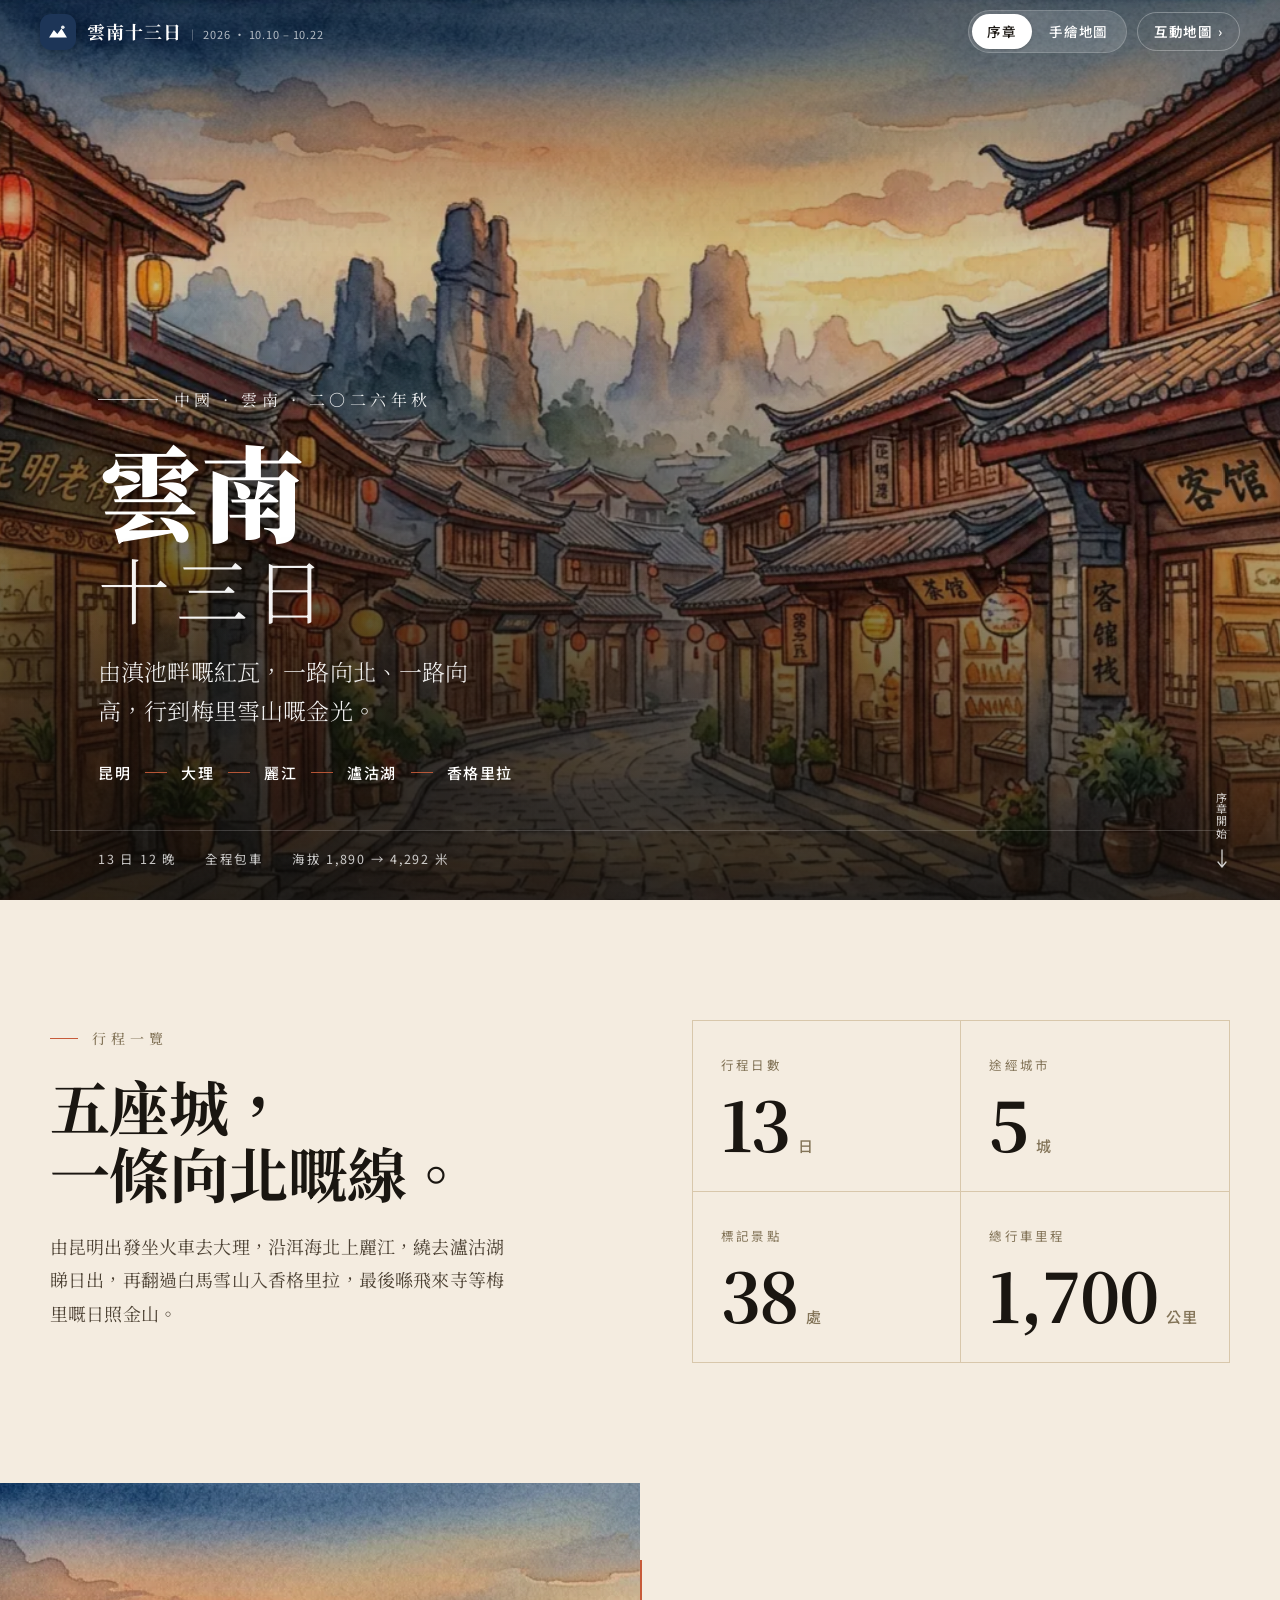
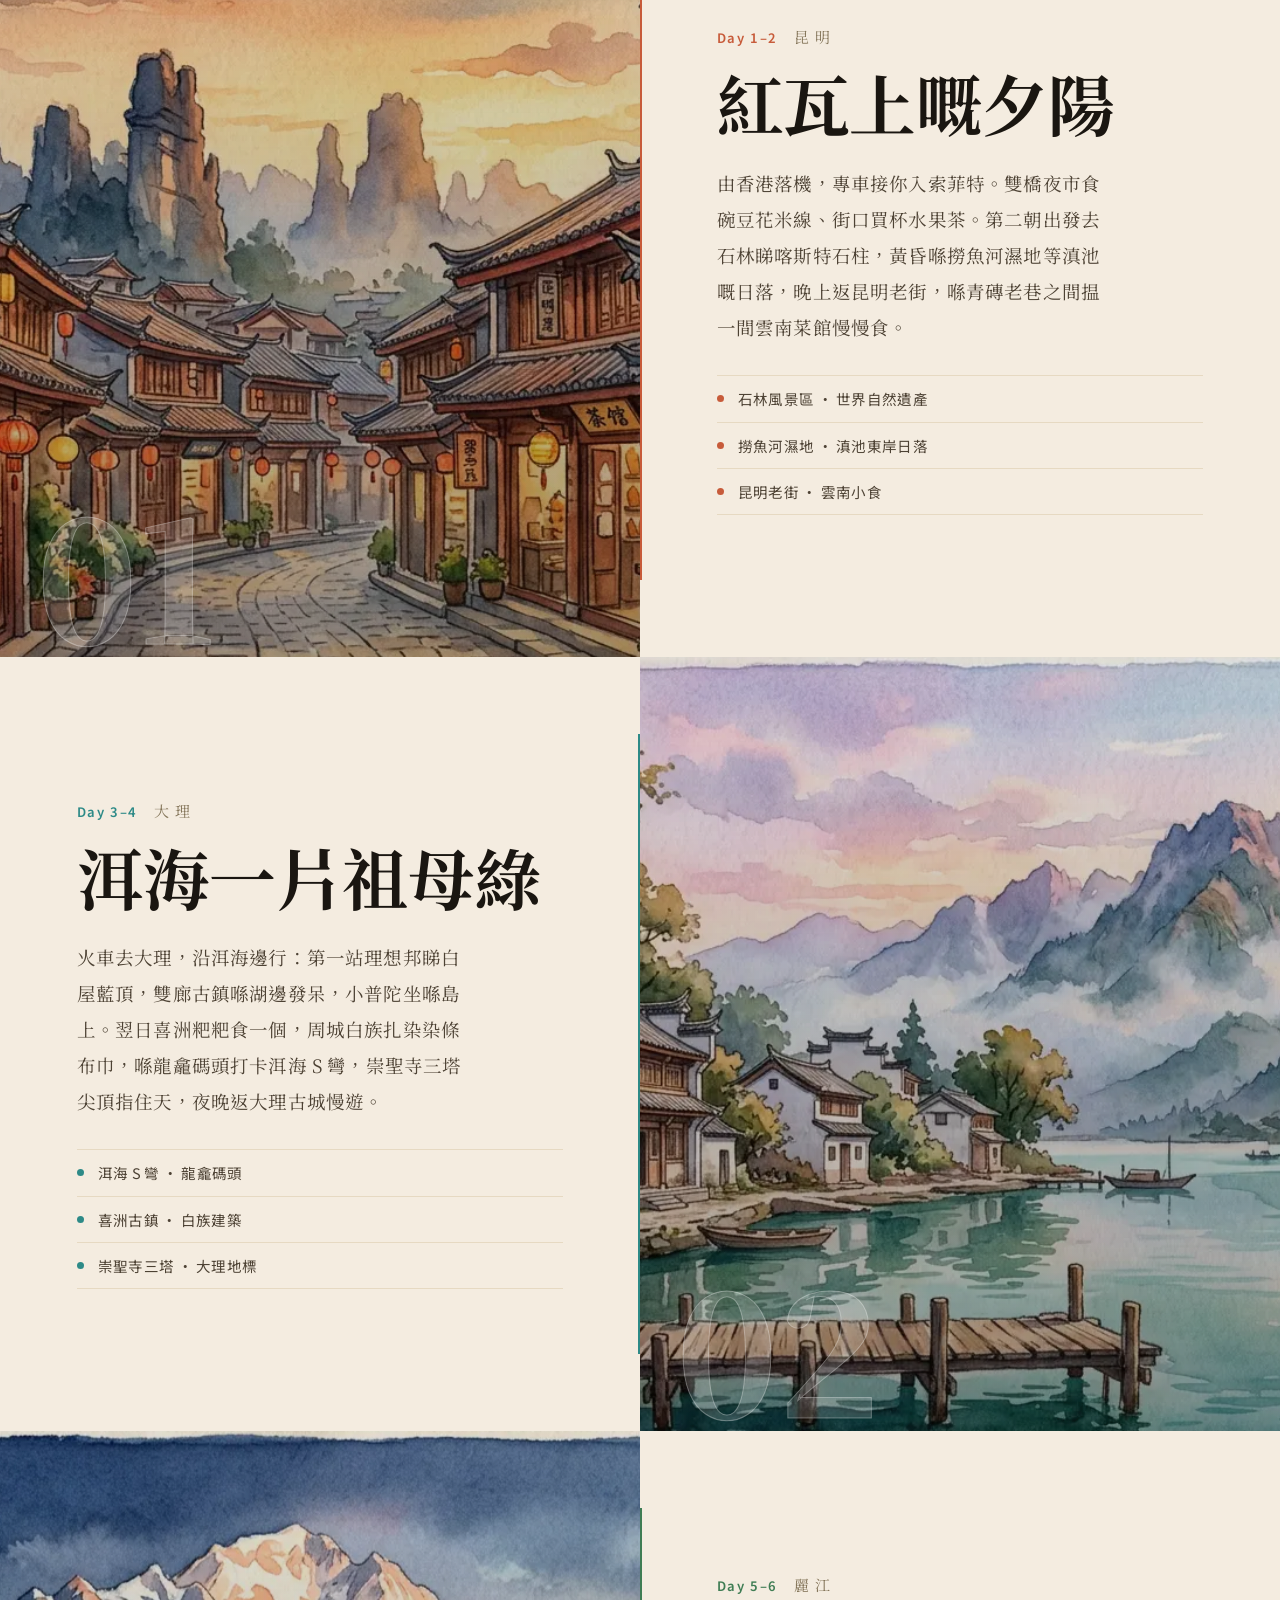
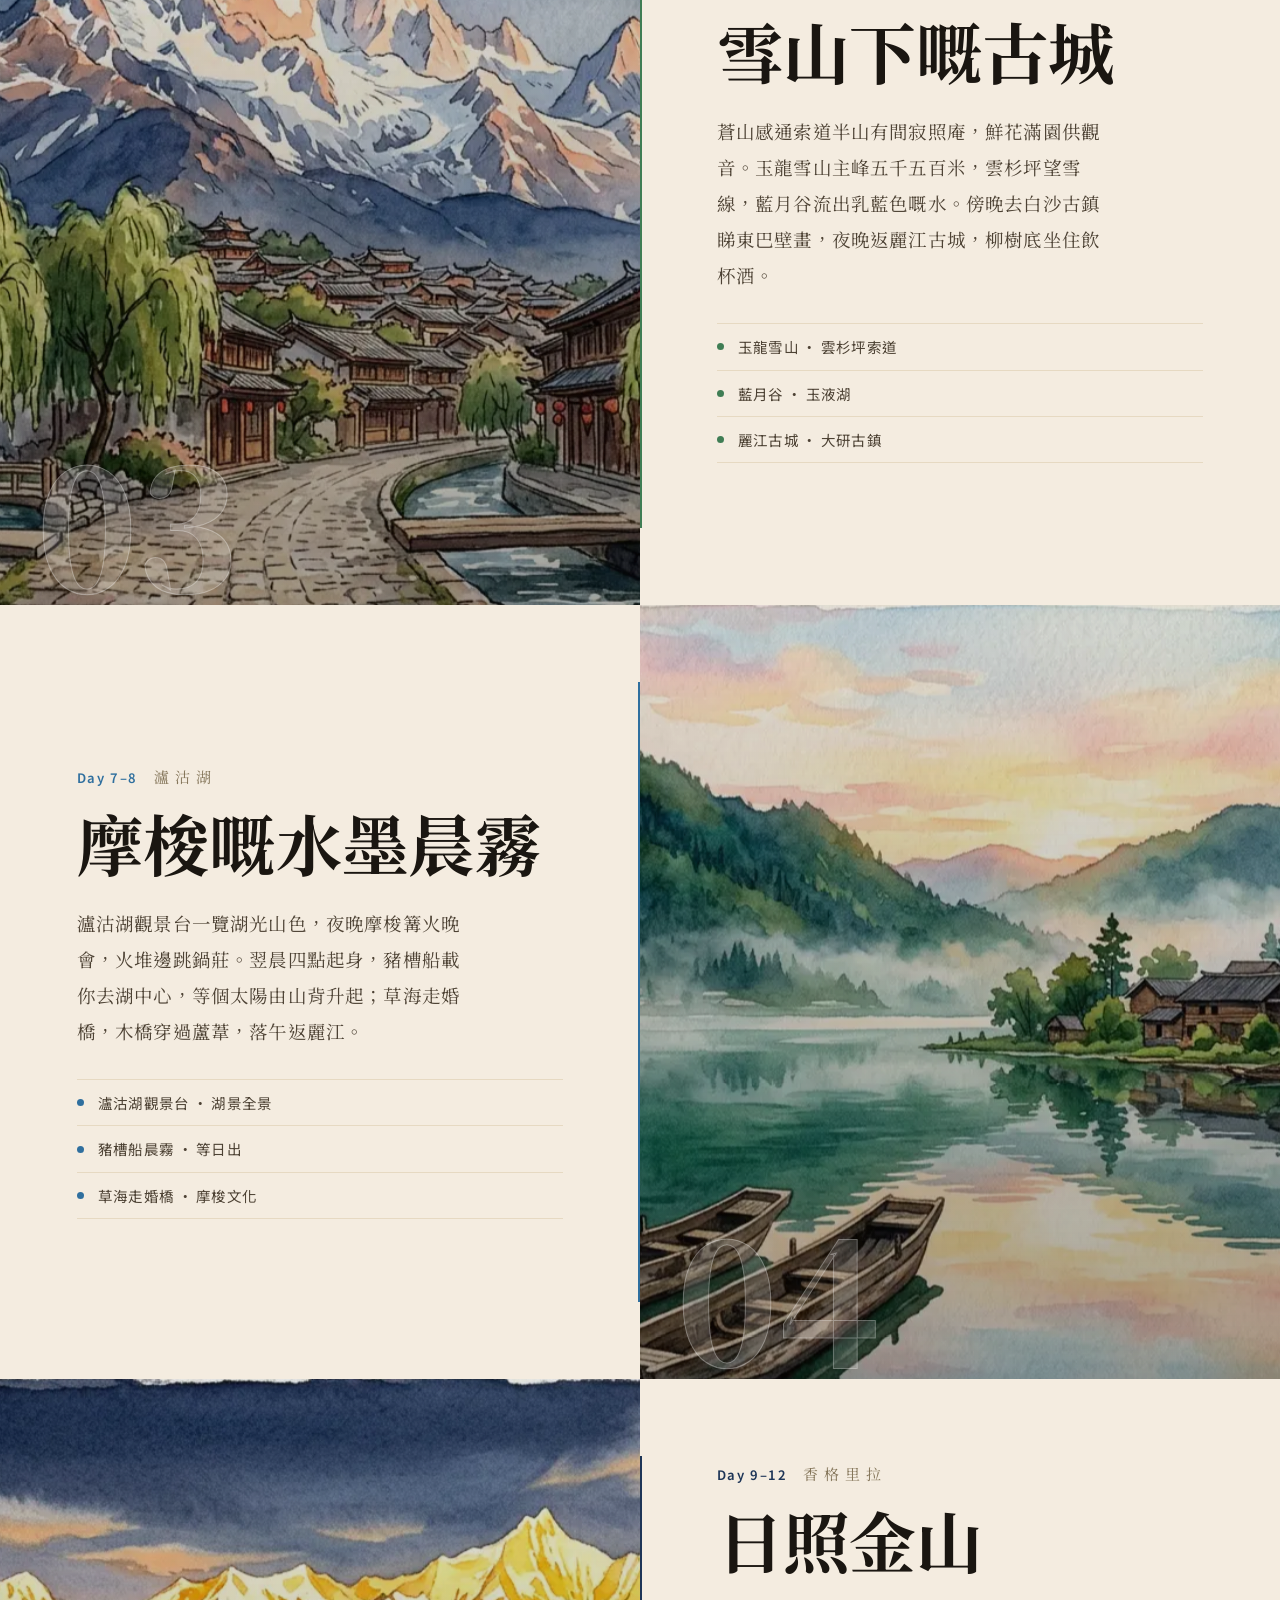
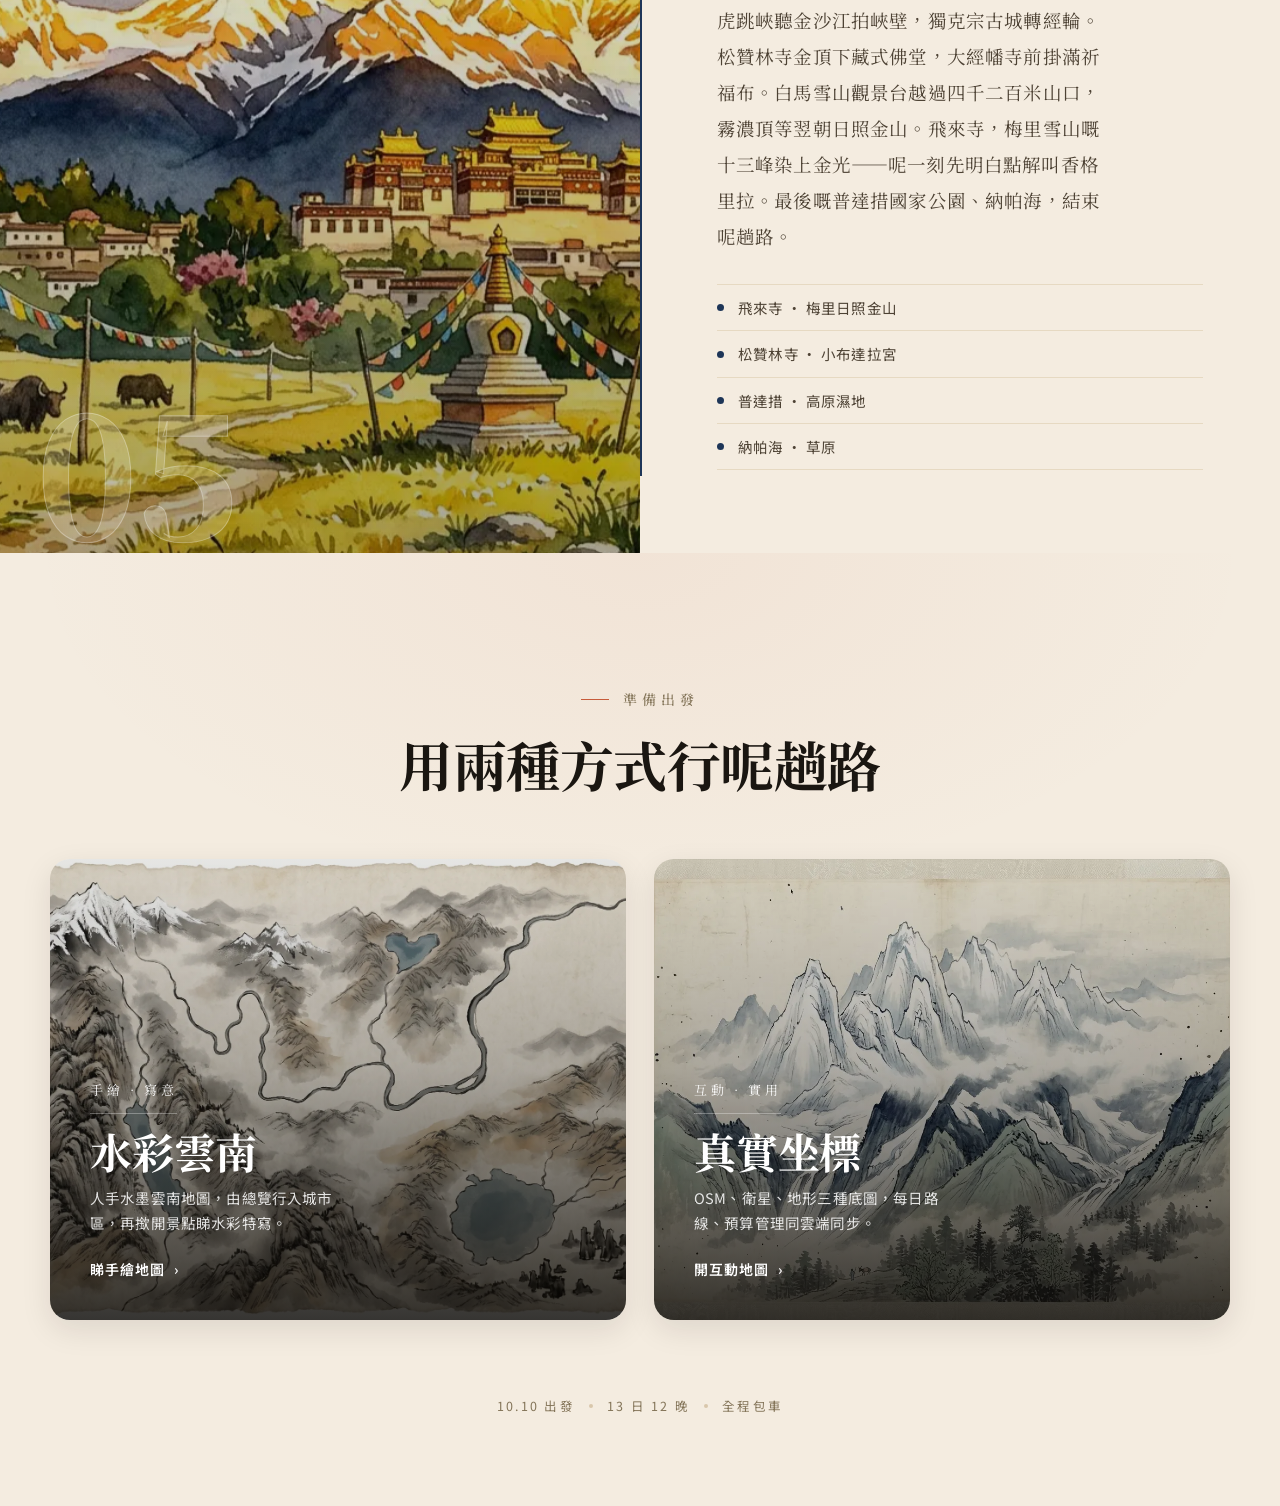
==== commit e89bd2b6: "v49: cinematic pass — floating nav island, decluttered map topbar, GSAP scroll storytelling Nav rewo" ====
--- a/index.html
+++ b/index.html
@@ -18,11 +18,11 @@
 <link href="https://fonts.googleapis.com/css2?family=Noto+Serif+TC:wght@300;400;500;600;700;900&family=Noto+Sans+TC:wght@300;400;500;700&display=swap" rel="stylesheet">
 <link rel="preload" as="image" href="img/yn_city_1_kunming.webp">
 <link rel="preload" as="image" href="img/v28_spot_day11-s1_meili.webp">
-<link rel="stylesheet" href="landing.css?v=48">
+<link rel="stylesheet" href="landing.css?v=49">
 </head>
 <body class="on-landing">
 
-<!-- ====== Top navigation ====== -->
+<!-- ====== Top navigation — floating editorial masthead ====== -->
 <nav class="topnav" id="topnav">
   <a class="brand" href="#/">
     <span class="brand-mark" aria-hidden="true">
@@ -37,9 +37,13 @@
     </span>
   </a>
   <div class="navlinks">
-    <a href="#/" data-route="/">序章</a>
-    <a href="#/map" data-route="/map">手繪地圖</a>
-    <a class="navlinks-go" href="map.html">互動地圖<i aria-hidden="true">›</i></a>
+    <div class="navseg" role="group" aria-label="頁面">
+      <a href="#/" data-route="/">序章</a>
+      <a href="#/map" data-route="/map">手繪地圖</a>
+    </div>
+    <a class="navlinks-go" href="map.html">
+      <span>互動地圖</span><i aria-hidden="true">›</i>
+    </a>
   </div>
 </nav>
 
@@ -297,8 +301,8 @@
 
 <script src="https://cdnjs.cloudflare.com/ajax/libs/gsap/3.12.5/gsap.min.js" defer></script>
 <script src="https://cdnjs.cloudflare.com/ajax/libs/gsap/3.12.5/ScrollTrigger.min.js" defer></script>
-<script src="data.js?v=48"></script>
-<script src="mapdata.js?v=48"></script>
-<script src="landing.js?v=48" defer></script>
+<script src="data.js?v=49"></script>
+<script src="mapdata.js?v=49"></script>
+<script src="landing.js?v=49" defer></script>
 </body>
 </html>
--- a/landing.css
+++ b/landing.css
@@ -70,16 +70,20 @@
 }
 .sec-label-center { justify-content: center; }
 
-/* ============ Top nav ============ */
+/* ============ Top nav — floating editorial masthead ============
+   A calm single-line bar: brand on the left, a compact segmented pill
+   (序章 / 手繪地圖) grouped together, then one distinct CTA. Height is
+   capped at 64px so it never grows tall or crowded. */
 .topnav {
   position: fixed;
   top: 0; left: 0; right: 0;
-  height: 66px;
+  height: 64px;
   z-index: 100;
   display: flex;
   align-items: center;
   justify-content: space-between;
-  padding: 0 clamp(18px, 4vw, 40px);
+  gap: 16px;
+  padding: 0 clamp(16px, 4vw, 40px);
   color: #fff;
   transition: color 0.4s var(--ease), background 0.4s var(--ease),
               backdrop-filter 0.4s var(--ease), border-color 0.4s var(--ease);
@@ -94,51 +98,104 @@
 /* On the map view the nav always sits on paper */
 body.on-map .topnav { color: var(--ink); }
 
-.brand { display: inline-flex; align-items: center; gap: 12px; }
+.brand { display: inline-flex; align-items: center; gap: 11px; min-width: 0; }
 .brand-mark {
-  width: 38px; height: 38px;
+  width: 36px; height: 36px;
   border-radius: 11px;
   background: var(--accent);
   color: #fff;
   display: inline-flex;
   align-items: center;
   justify-content: center;
+  flex-shrink: 0;
   box-shadow: 0 4px 14px rgba(0,0,0,0.22);
   transition: background 0.4s var(--ease);
 }
-.brand-text { display: inline-flex; flex-direction: column; line-height: 1.05; }
+/* Brand text reads as one calm line: title + thin rule + date. */
+.brand-text { display: inline-flex; align-items: baseline; gap: 10px; min-width: 0; }
 .brand-title {
   font-family: var(--font-serif);
   font-weight: 700;
   font-size: 18px;
+  letter-spacing: 0.06em;
+  white-space: nowrap;
+}
+.brand-sub {
+  position: relative;
+  font-size: 11px;
+  opacity: 0.68;
   letter-spacing: 0.08em;
-}
-.brand-sub {
-  font-size: 10.5px;
-  opacity: 0.72;
-  margin-top: 4px;
-  letter-spacing: 0.08em;
+  white-space: nowrap;
   font-variant-numeric: tabular-nums;
-}
-.navlinks { display: flex; align-items: center; gap: 2px; }
-.navlinks a {
-  padding: 9px 15px;
+  padding-left: 11px;
+}
+.brand-sub::before {
+  content: '';
+  position: absolute;
+  left: 0; top: 50%;
+  width: 1px; height: 11px;
+  transform: translateY(-50%);
+  background: currentColor;
+  opacity: 0.4;
+}
+
+.navlinks { display: flex; align-items: center; gap: 10px; flex-shrink: 0; }
+
+/* Segmented pill grouping the two in-page routes — one quiet control. */
+.navseg {
+  display: inline-flex;
+  align-items: center;
+  gap: 2px;
+  padding: 3px;
+  border-radius: 999px;
+  background: rgba(255,255,255,0.14);
+  border: 1px solid rgba(255,255,255,0.18);
+  transition: background 0.4s var(--ease), border-color 0.4s var(--ease);
+}
+.topnav.is-scrolled .navseg,
+body.on-map .navseg {
+  background: rgba(26,22,17,0.05);
+  border-color: var(--line);
+}
+.navseg a {
+  padding: 7px 15px;
   font-size: 13.5px;
   font-weight: 500;
   border-radius: 999px;
   letter-spacing: 0.06em;
+  white-space: nowrap;
   transition: background 0.25s var(--ease), color 0.25s var(--ease);
 }
-.navlinks a:hover { background: rgba(255,255,255,0.16); }
-.topnav.is-scrolled .navlinks a:hover,
-body.on-map .navlinks a:hover { background: rgba(26,22,17,0.07); }
-.navlinks a.active {
+.navseg a:hover { background: rgba(255,255,255,0.16); }
+.topnav.is-scrolled .navseg a:hover,
+body.on-map .navseg a:hover { background: rgba(26,22,17,0.06); }
+.navseg a.active {
   background: #fff;
   color: var(--ink);
-}
-.topnav.is-scrolled .navlinks a.active,
-body.on-map .navlinks a.active { background: var(--ink); color: var(--paper); }
-.navlinks-go { display: inline-flex; align-items: center; gap: 5px; }
+  box-shadow: 0 1px 3px rgba(0,0,0,0.16);
+}
+.topnav.is-scrolled .navseg a.active,
+body.on-map .navseg a.active { background: var(--ink); color: var(--paper); box-shadow: none; }
+
+/* Distinct CTA into the interactive map. */
+.navlinks-go {
+  display: inline-flex;
+  align-items: center;
+  gap: 6px;
+  padding: 8px 16px;
+  font-size: 13.5px;
+  font-weight: 600;
+  letter-spacing: 0.04em;
+  white-space: nowrap;
+  border-radius: 999px;
+  border: 1px solid rgba(255,255,255,0.3);
+  transition: background 0.25s var(--ease), border-color 0.25s var(--ease), color 0.25s var(--ease);
+}
+.navlinks-go:hover { background: rgba(255,255,255,0.16); }
+.topnav.is-scrolled .navlinks-go,
+body.on-map .navlinks-go { border-color: var(--accent); color: var(--accent); }
+.topnav.is-scrolled .navlinks-go:hover,
+body.on-map .navlinks-go:hover { background: var(--accent); color: #fff; }
 .navlinks-go i { font-style: normal; transition: transform 0.25s var(--ease); }
 .navlinks-go:hover i { transform: translateX(3px); }
 
@@ -193,22 +250,22 @@
 .hero-title {
   margin: 0;
   font-family: var(--font-serif);
-  line-height: 0.92;
-  letter-spacing: 0.01em;
+  line-height: 1.04;
+  letter-spacing: -0.04em;
   text-shadow: 0 2px 30px rgba(0,0,0,0.35);
 }
 .hero-title-zh {
   display: block;
   font-weight: 900;
-  font-size: clamp(76px, 18vw, 220px);
+  font-size: clamp(60px, 11vw, 104px);
 }
 .hero-title-num {
   display: block;
   font-weight: 300;
-  font-size: clamp(40px, 9vw, 116px);
+  font-size: clamp(34px, 6vw, 72px);
   letter-spacing: 0.08em;
   color: rgba(255,255,255,0.95);
-  margin-top: -0.06em;
+  margin-top: 0.12em;
 }
 .hero-lede {
   font-family: var(--font-serif);
@@ -266,11 +323,14 @@
   align-items: center;
   gap: 10px;
   font-size: 11px;
-  letter-spacing: 0.24em;
   color: rgba(255,255,255,0.8);
+}
+.hero-scroll span {
   writing-mode: vertical-rl;
-}
-.hero-scroll svg { writing-mode: horizontal-tb; animation: nudge 2.4s var(--ease) infinite; }
+  line-height: 1.9;
+  letter-spacing: 0.08em;
+}
+.hero-scroll svg { animation: nudge 2.4s var(--ease) infinite; }
 @keyframes nudge { 0%,100% { transform: translateY(0); opacity: 0.7; } 50% { transform: translateY(5px); opacity: 1; } }
 @media (max-width: 760px) { .hero-scroll { display: none; } }
 
@@ -588,9 +648,11 @@
 
 /* ============ Responsive ============ */
 @media (max-width: 900px) {
-  .topnav { height: 58px; }
+  .topnav { height: 58px; gap: 10px; }
   .brand-title { font-size: 16px; }
   .brand-mark { width: 34px; height: 34px; }
+  .navseg a { padding: 6px 12px; font-size: 13px; }
+  .navlinks-go { padding: 7px 13px; }
 
   .ledger-inner { grid-template-columns: 1fr; gap: 40px; }
 
@@ -606,6 +668,20 @@
   .ledger-stats { grid-template-columns: 1fr 1fr; }
   .hero-lede { max-width: none; }
   .chapter-media { min-height: 44vh; }
+
+  /* Keep the masthead on one calm line: drop the date, collapse the CTA
+     label to its chevron so brand + segment + action never wrap. */
+  .topnav { gap: 8px; padding: 0 14px; }
+  .brand-sub { display: none; }
+  .navlinks { gap: 7px; }
+  .navseg a { padding: 6px 11px; }
+  .navlinks-go { padding: 7px; border-radius: 50%; }
+  .navlinks-go span { display: none; }
+  .navlinks-go i { transform: none; }
+}
+@media (max-width: 360px) {
+  .brand-title { font-size: 15px; }
+  .navseg a { padding: 6px 9px; font-size: 12.5px; }
 }
 
 /* ============ Motion safety ============ */
@@ -621,7 +697,16 @@
 
 /* GSAP sets .gsap-ready on <html> once it has taken over reveals; until then
    the IntersectionObserver fallback (.is-visible) governs. Both end at the
-   same visible state, so no flash either way. */
+   same visible state, so no flash either way.
+
+   When GSAP is in charge it owns the chapter-copy + outro-card entrances with
+   its own from-tweens, so we disable the CSS-transition reveal to avoid a
+   double animation / pop. (The CSS path keeps running when GSAP is absent.) */
+.gsap-ready .chapter-text > * {
+  opacity: 1;
+  transform: none;
+  transition: none;
+}
 
 .view { animation: view-enter 0.45s var(--ease); }
 @keyframes view-enter { from { opacity: 0; transform: translateY(8px); } to { opacity: 1; transform: none; } }
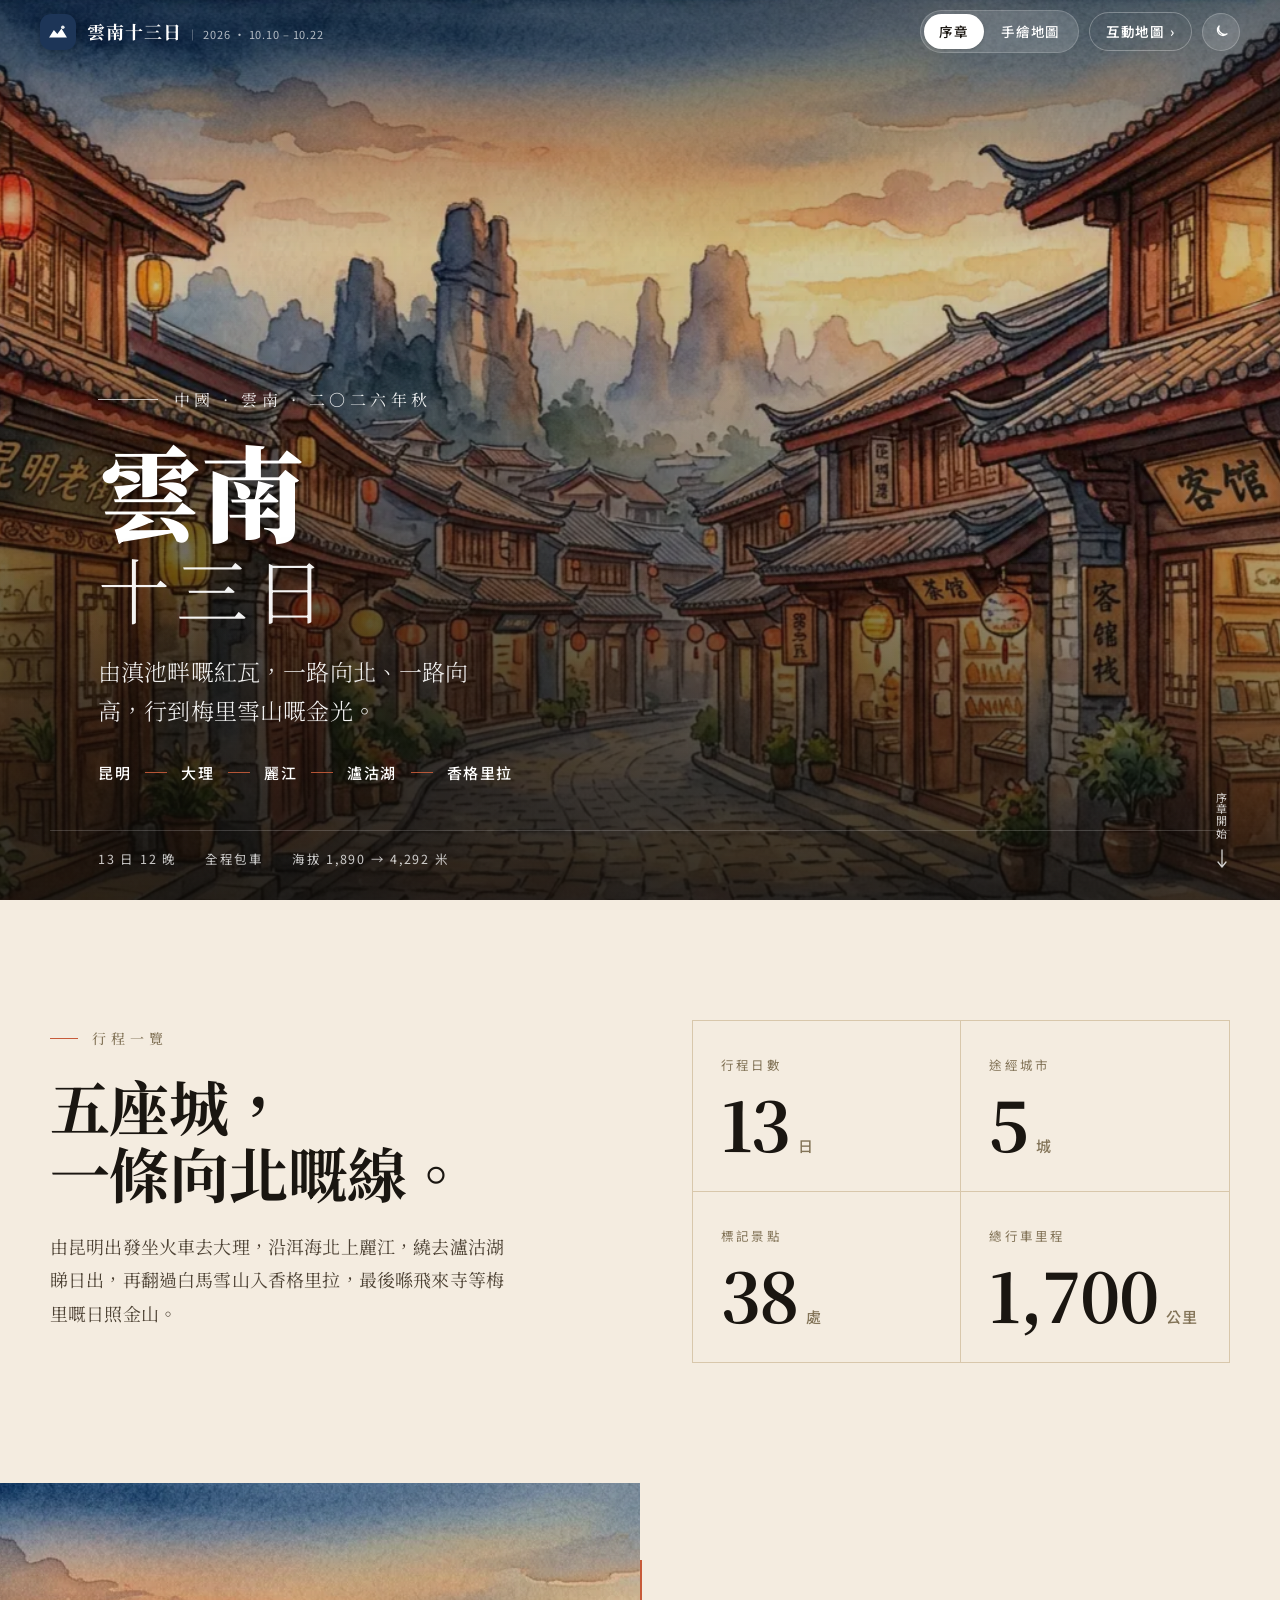
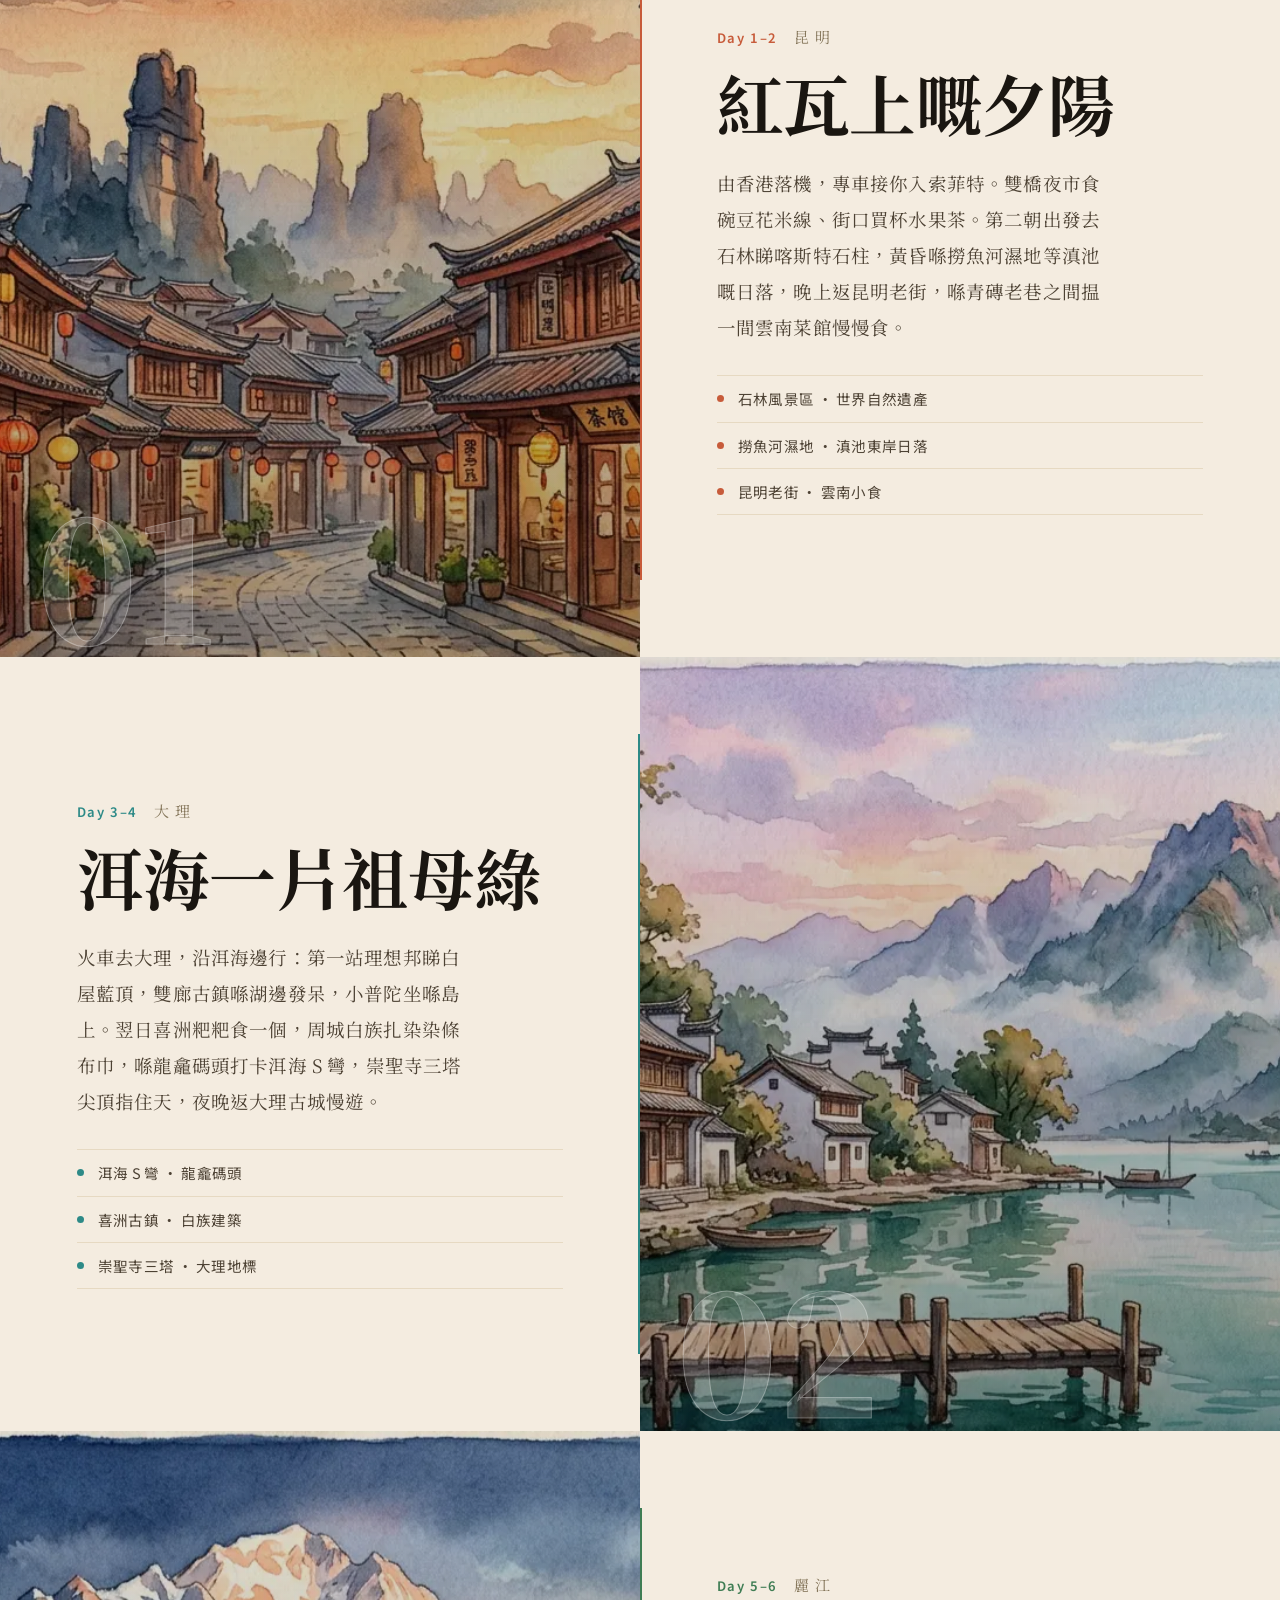
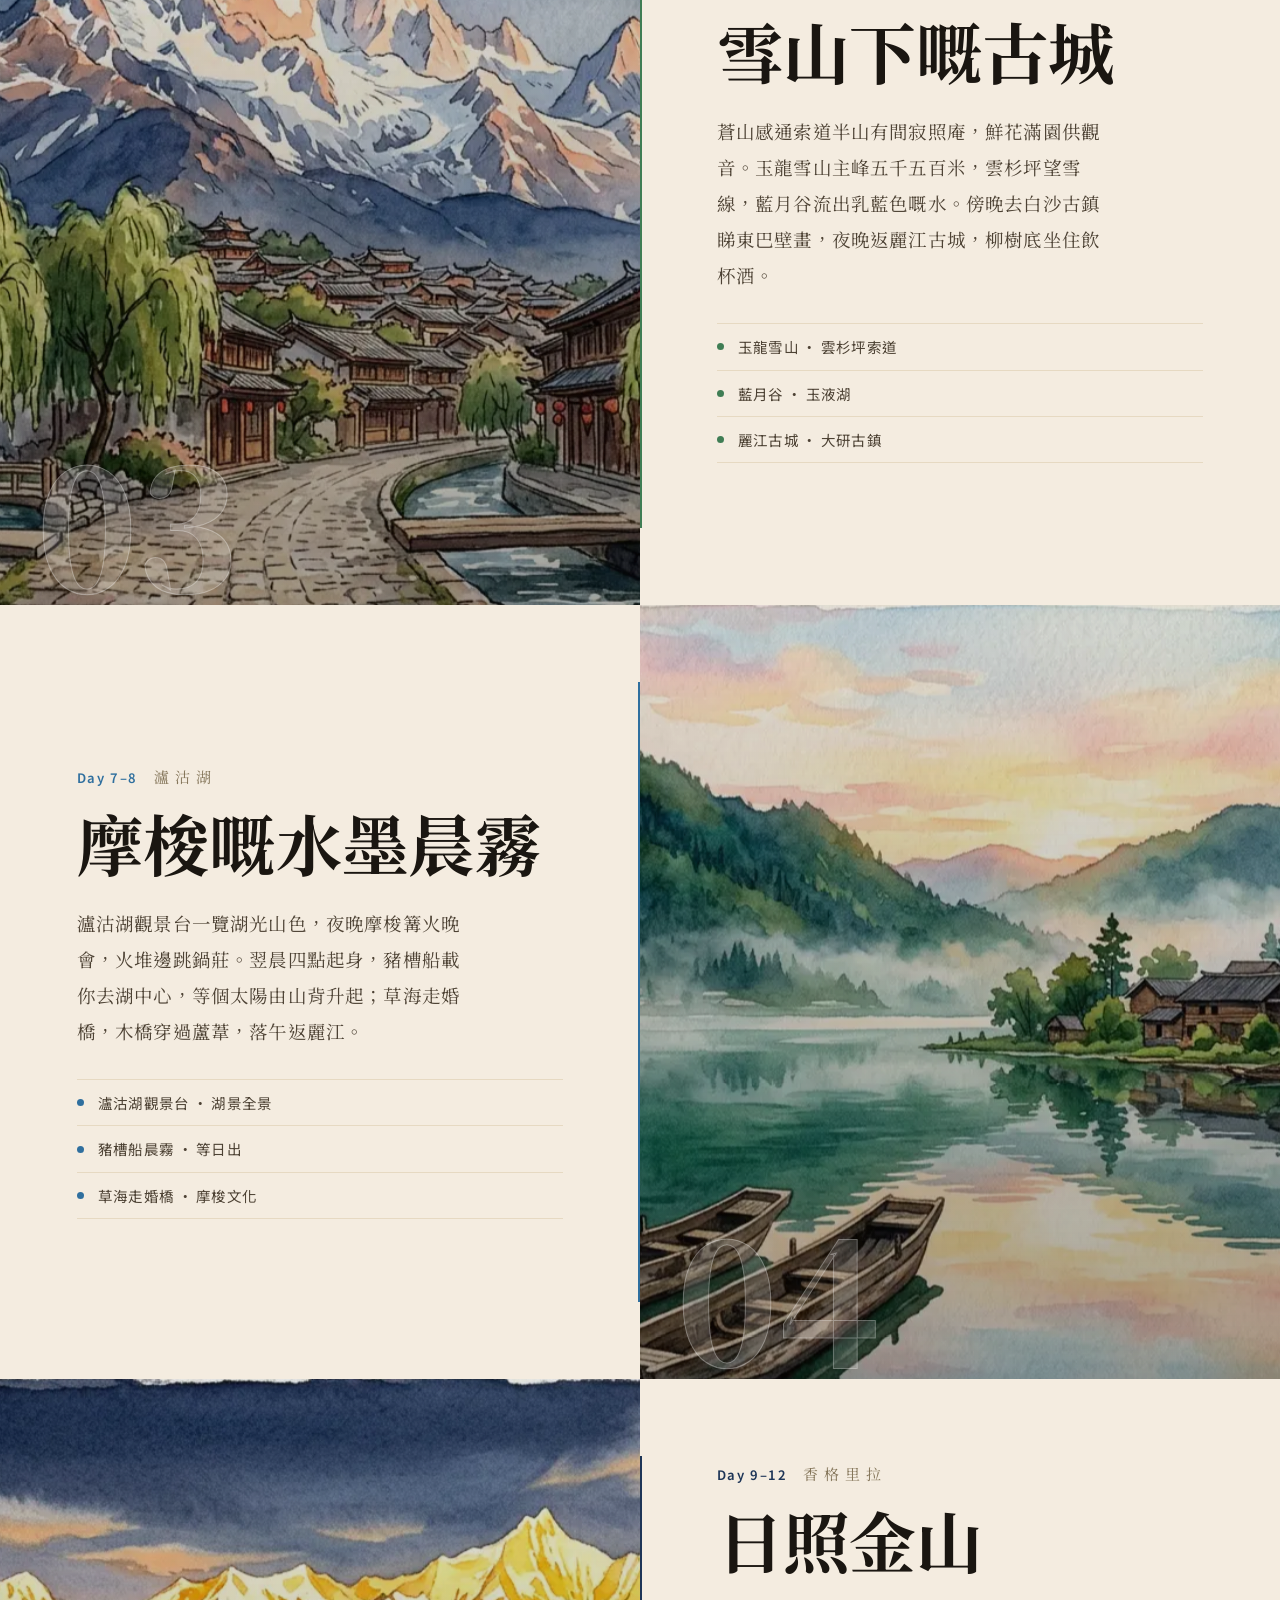
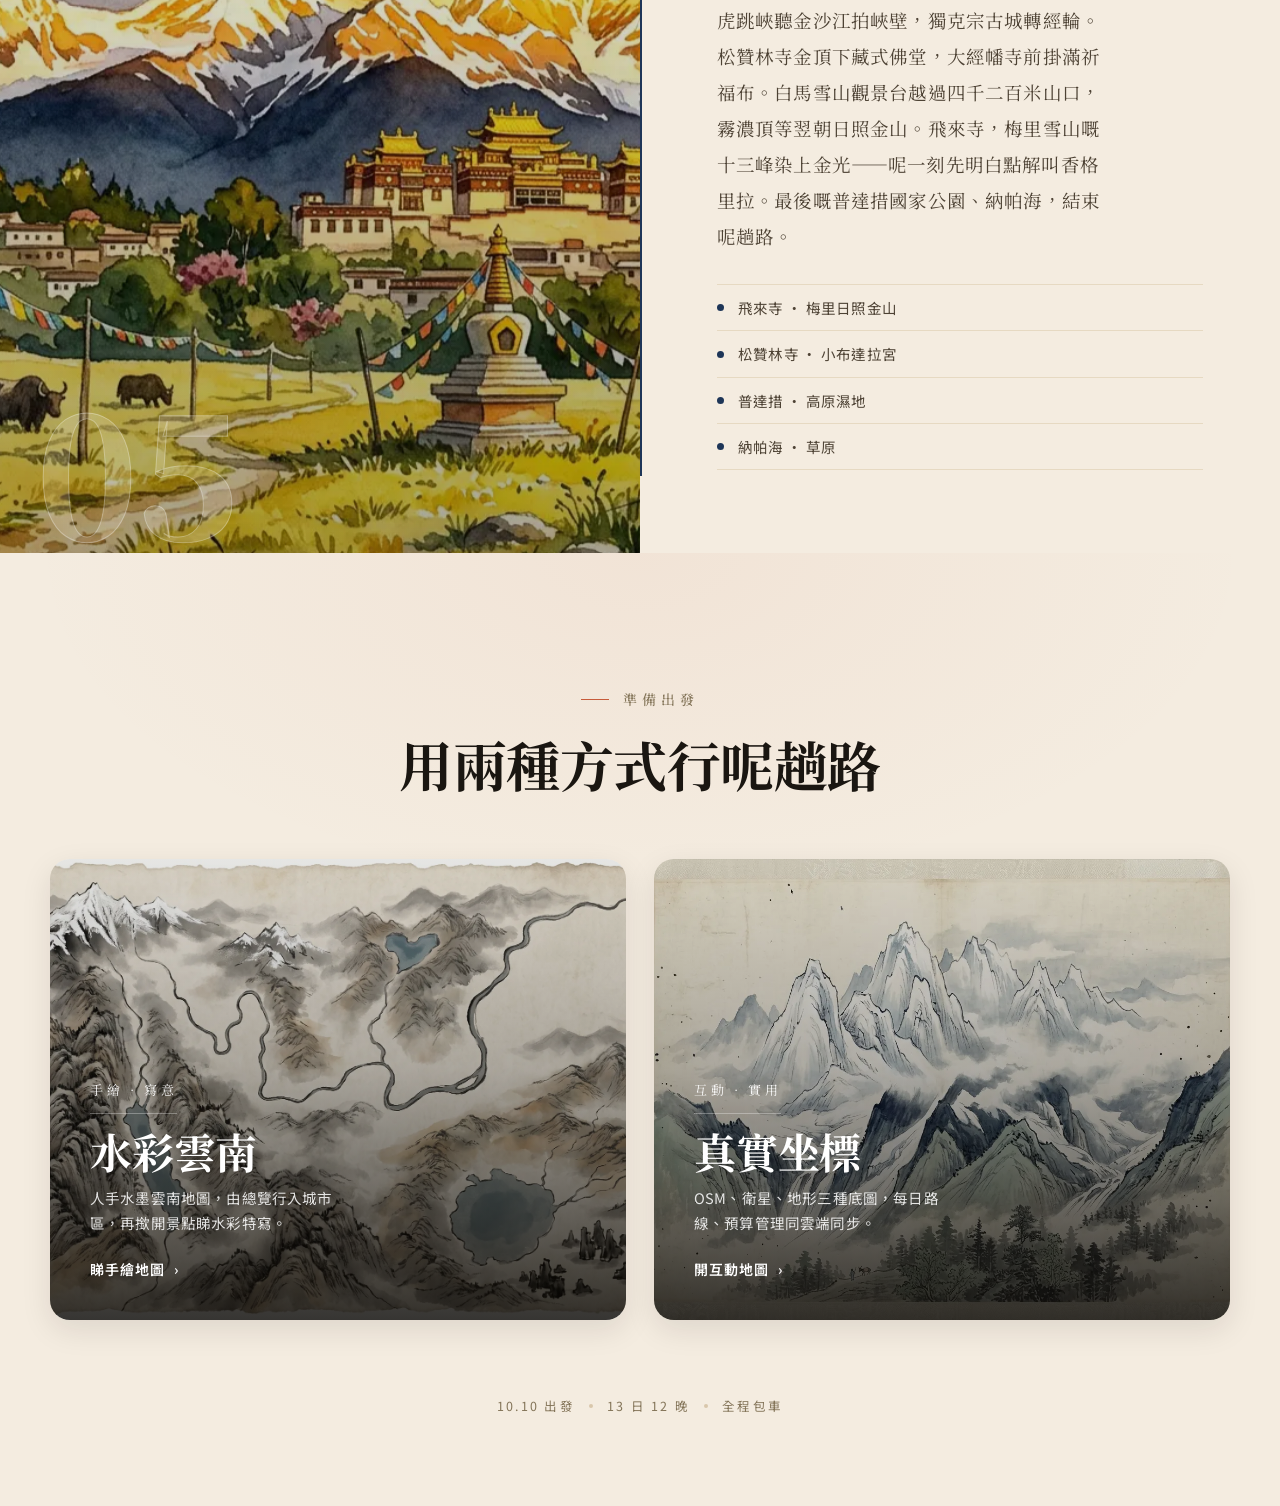
==== commit e2b298f1: "v52: warm dark mode + toggle, remove print/雲南之旅 chrome, fix chapter overflow Add a sandbox-safe dark" ====
--- a/index.html
+++ b/index.html
@@ -18,7 +18,16 @@
 <link href="https://fonts.googleapis.com/css2?family=Noto+Serif+TC:wght@300;400;500;600;700;900&family=Noto+Sans+TC:wght@300;400;500;700&display=swap" rel="stylesheet">
 <link rel="preload" as="image" href="img/yn_city_1_kunming.webp">
 <link rel="preload" as="image" href="img/v28_spot_day11-s1_meili.webp">
-<link rel="stylesheet" href="landing.css?v=49">
+<link rel="stylesheet" href="landing.css?v=52">
+<script>
+  // Resolve initial theme before paint (system preference; no storage — sandbox-safe).
+  (function () {
+    try {
+      var dark = window.matchMedia && window.matchMedia('(prefers-color-scheme: dark)').matches;
+      document.documentElement.dataset.theme = dark ? 'dark' : 'light';
+    } catch (e) { document.documentElement.dataset.theme = 'light'; }
+  })();
+</script>
 </head>
 <body class="on-landing">
 
@@ -44,6 +53,10 @@
     <a class="navlinks-go" href="map.html">
       <span>互動地圖</span><i aria-hidden="true">›</i>
     </a>
+    <button class="theme-toggle" id="themeToggle" type="button" aria-label="切換深色模式" aria-pressed="false" title="切換深色模式">
+      <svg class="theme-icon-sun" width="18" height="18" viewBox="0 0 24 24" fill="none" stroke="currentColor" stroke-width="1.8" stroke-linecap="round" stroke-linejoin="round" aria-hidden="true"><circle cx="12" cy="12" r="4.2"/><path d="M12 2.5v2.4M12 19.1v2.4M4.4 4.4l1.7 1.7M17.9 17.9l1.7 1.7M2.5 12h2.4M19.1 12h2.4M4.4 19.6l1.7-1.7M17.9 6.1l1.7-1.7"/></svg>
+      <svg class="theme-icon-moon" width="18" height="18" viewBox="0 0 24 24" fill="none" stroke="currentColor" stroke-width="1.8" stroke-linecap="round" stroke-linejoin="round" aria-hidden="true"><path d="M20 14.5A8 8 0 0 1 9.5 4a6.5 6.5 0 1 0 10.5 10.5z"/></svg>
+    </button>
   </div>
 </nav>
 
@@ -301,8 +314,8 @@
 
 <script src="https://cdnjs.cloudflare.com/ajax/libs/gsap/3.12.5/gsap.min.js" defer></script>
 <script src="https://cdnjs.cloudflare.com/ajax/libs/gsap/3.12.5/ScrollTrigger.min.js" defer></script>
-<script src="data.js?v=49"></script>
-<script src="mapdata.js?v=49"></script>
-<script src="landing.js?v=49" defer></script>
+<script src="data.js?v=52"></script>
+<script src="mapdata.js?v=52"></script>
+<script src="landing.js?v=52" defer></script>
 </body>
 </html>
--- a/landing.css
+++ b/landing.css
@@ -417,6 +417,8 @@
   grid-template-columns: 1fr 1fr;
   align-items: stretch;
   min-height: 86vh;
+  /* Clip the GSAP media scale (1.04 start-state) so it never widens the page. */
+  overflow: clip;
 }
 .chapter-flip .chapter-media { order: 2; }
 .chapter-flip .chapter-text  { order: 1; }
@@ -1114,3 +1116,112 @@
   .ink-pin-anchor { width: 7px; height: 7px; box-shadow: 0 0 0 2.5px rgba(255, 250, 244, 0.92), 0 2px 4px rgba(26,22,17,0.30); }
   .ink-pin-region .ink-pin-anchor { width: 9px; height: 9px; }
 }
+
+/* ============================================================
+   Theme toggle button (nav) — sun/moon, session-only
+============================================================ */
+.theme-toggle {
+  display: inline-flex;
+  align-items: center;
+  justify-content: center;
+  width: 38px;
+  height: 38px;
+  flex: none;
+  border-radius: 999px;
+  border: 1px solid rgba(255,255,255,0.22);
+  background: rgba(255,255,255,0.12);
+  color: inherit;
+  cursor: pointer;
+  padding: 0;
+  transition: background 0.25s var(--ease), border-color 0.25s var(--ease), color 0.25s var(--ease);
+}
+.theme-toggle:hover { background: rgba(255,255,255,0.2); }
+.topnav.is-scrolled .theme-toggle,
+body.on-map .theme-toggle {
+  border-color: var(--line);
+  background: rgba(26,22,17,0.05);
+}
+.topnav.is-scrolled .theme-toggle:hover,
+body.on-map .theme-toggle:hover { background: rgba(26,22,17,0.09); }
+.theme-toggle:focus-visible { outline: 2px solid var(--accent); outline-offset: 2px; }
+.theme-toggle .theme-icon-sun,
+.theme-toggle .theme-icon-moon { display: none; }
+html[data-theme="light"] .theme-toggle .theme-icon-moon { display: block; }
+html[data-theme="dark"]  .theme-toggle .theme-icon-sun  { display: block; }
+
+/* ============================================================
+   v52 — DARK MODE (warm ink/stone/terracotta; never generic black).
+   Token overrides drive most surfaces. The explicit html[data-theme]
+   selectors always win (the inline head script sets data-theme from the
+   OS preference), and a plain prefers-color-scheme block is kept as a
+   no-JS fallback. html[data-theme="light"] resets a dark-OS when the
+   user toggles to light.
+============================================================ */
+:root[data-theme="dark"] {
+  --paper:      #14110c;   /* warm near-black, not pure black */
+  --paper-2:    #1d1812;
+  --paper-3:    #271f17;
+  --ink:        #f1ebdf;   /* warm off-white */
+  --ink-2:      #cdbfa6;
+  --ink-3:      #9c8d72;
+  --line:       #382c1d;
+  --line-soft:  #2c2117;
+  --accent:     #e07a4f;   /* lifted terracotta for dark */
+  --sunset:     #e07a4f;
+  --sunset-deep:#c75b3a;
+  --jade:       #3ba39c;
+  --indigo:     #6f9bd1;   /* lifted indigo for contrast on dark */
+}
+@media (prefers-color-scheme: dark) {
+  :root:not([data-theme="light"]) {
+    --paper: #14110c; --paper-2: #1d1812; --paper-3: #271f17;
+    --ink: #f1ebdf; --ink-2: #cdbfa6; --ink-3: #9c8d72;
+    --line: #382c1d; --line-soft: #2c2117;
+    --accent: #e07a4f; --sunset: #e07a4f; --sunset-deep: #c75b3a;
+    --jade: #3ba39c; --indigo: #6f9bd1;
+  }
+}
+
+/* Surfaces with hardcoded light values — re-skin for dark.
+   Scoped to data-theme so the toggle controls them directly. */
+html[data-theme="dark"] .topnav.is-scrolled {
+  background: rgba(20, 17, 12, 0.82);
+  border-bottom-color: var(--line);
+}
+html[data-theme="dark"] .navseg { background: rgba(255,255,255,0.08); }
+html[data-theme="dark"] .navseg a.active { background: #fff; color: #14110c; }
+html[data-theme="dark"] body.on-map .navseg a.active,
+html[data-theme="dark"] .topnav.is-scrolled .navseg a.active {
+  background: var(--ink); color: var(--paper);
+}
+/* Slightly deepen photo scrims so overlaid white text stays legible */
+html[data-theme="dark"] .chapter-bg-scrim {
+  background: linear-gradient(180deg, rgba(10,8,5,0.30), rgba(10,8,5,0.62));
+}
+html[data-theme="dark"] .hero-scrim { filter: brightness(0.86); }
+html[data-theme="dark"] .explore-card-scrim {
+  background: linear-gradient(180deg, rgba(8,6,4,0.30) 0%, rgba(8,6,4,0.5) 45%, rgba(8,6,4,0.9) 100%);
+}
+/* Hand-drawn map: keep the warm-paper artwork (it is a light watercolour),
+   but frame it on the dark page like a gallery mat. */
+html[data-theme="dark"] .map-canvas-ink {
+  box-shadow: 0 22px 52px rgba(0,0,0,0.55), 0 0 0 1px var(--line);
+}
+html[data-theme="dark"] .map-crumb { background: rgba(20, 17, 12, 0.82); }
+
+/* No-JS fallback: mirror the key hardcoded-surface fixes under the media query */
+@media (prefers-color-scheme: dark) {
+  :root:not([data-theme="light"]) .topnav.is-scrolled {
+    background: rgba(20, 17, 12, 0.82); border-bottom-color: var(--line);
+  }
+  :root:not([data-theme="light"]) .chapter-bg-scrim {
+    background: linear-gradient(180deg, rgba(10,8,5,0.30), rgba(10,8,5,0.62));
+  }
+  :root:not([data-theme="light"]) .explore-card-scrim {
+    background: linear-gradient(180deg, rgba(8,6,4,0.30) 0%, rgba(8,6,4,0.5) 45%, rgba(8,6,4,0.9) 100%);
+  }
+  :root:not([data-theme="light"]) .map-canvas-ink {
+    box-shadow: 0 22px 52px rgba(0,0,0,0.55), 0 0 0 1px var(--line);
+  }
+  :root:not([data-theme="light"]) .map-crumb { background: rgba(20, 17, 12, 0.82); }
+}
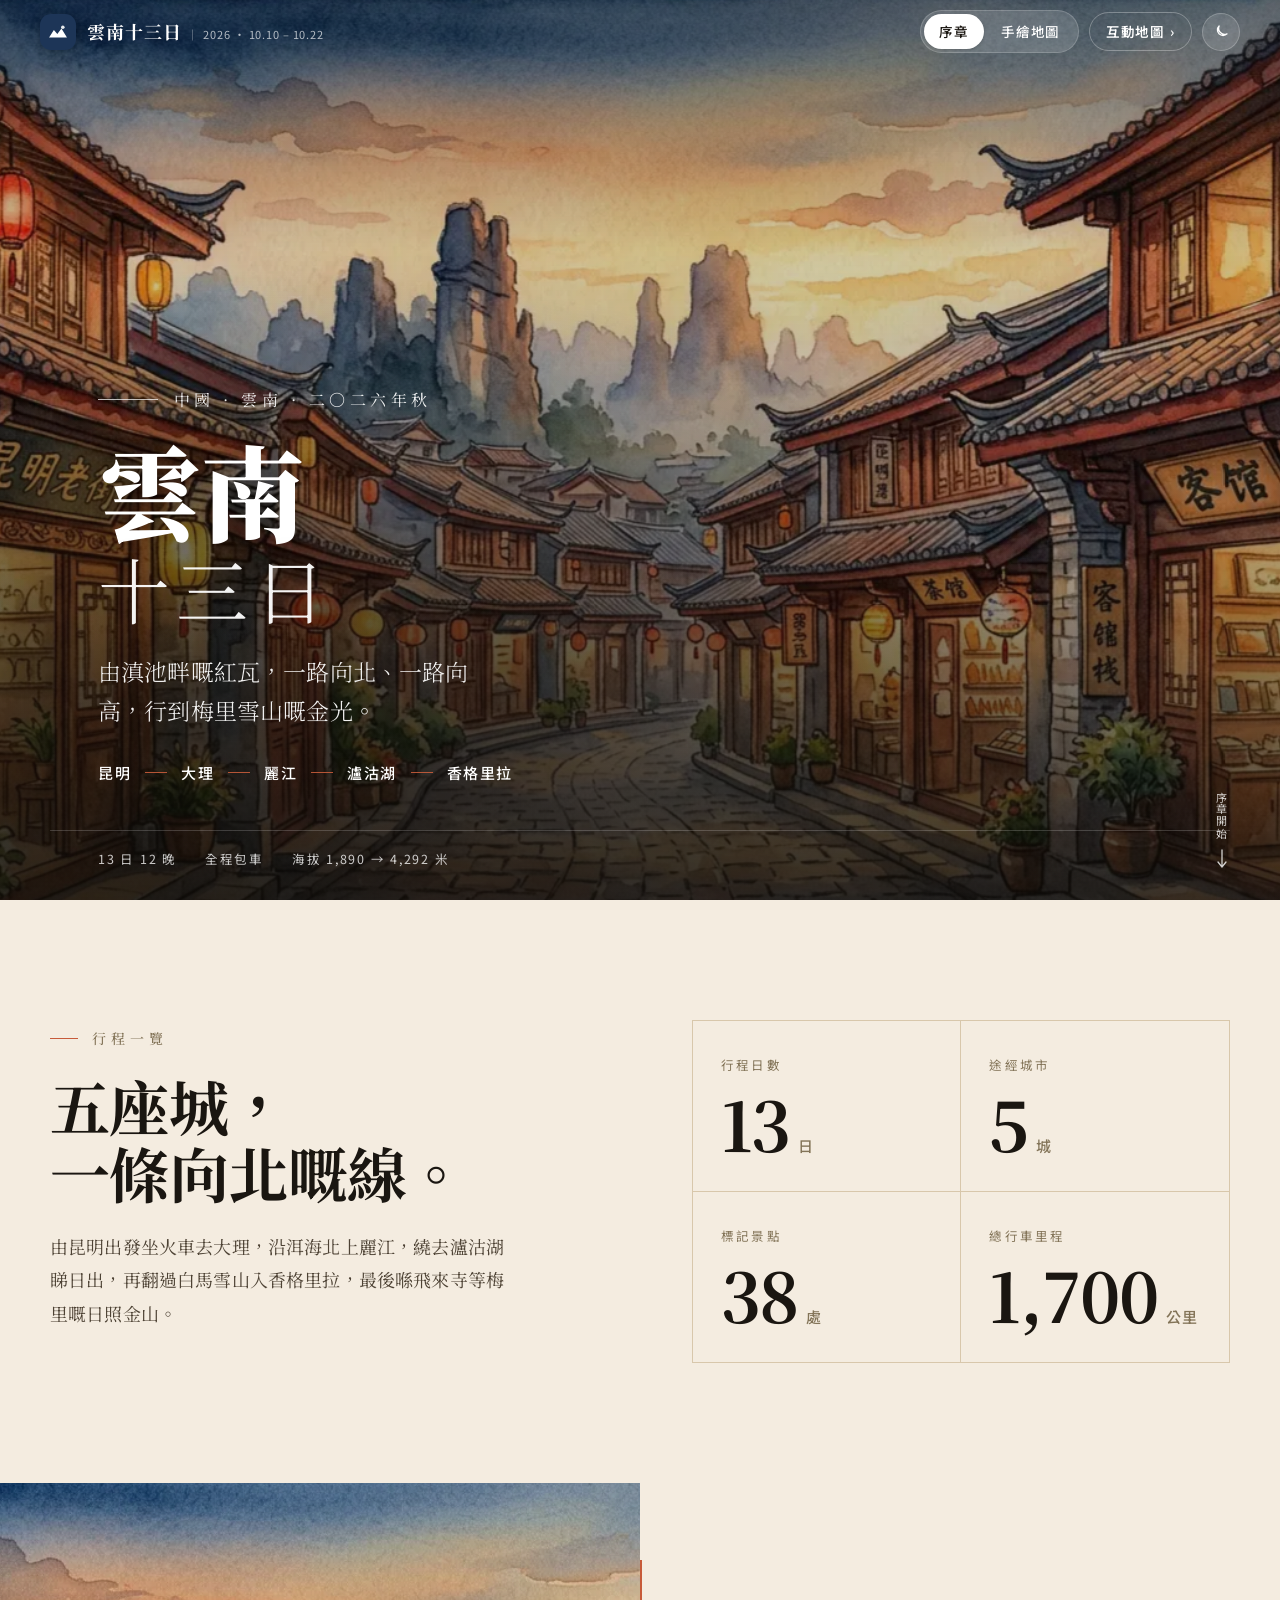
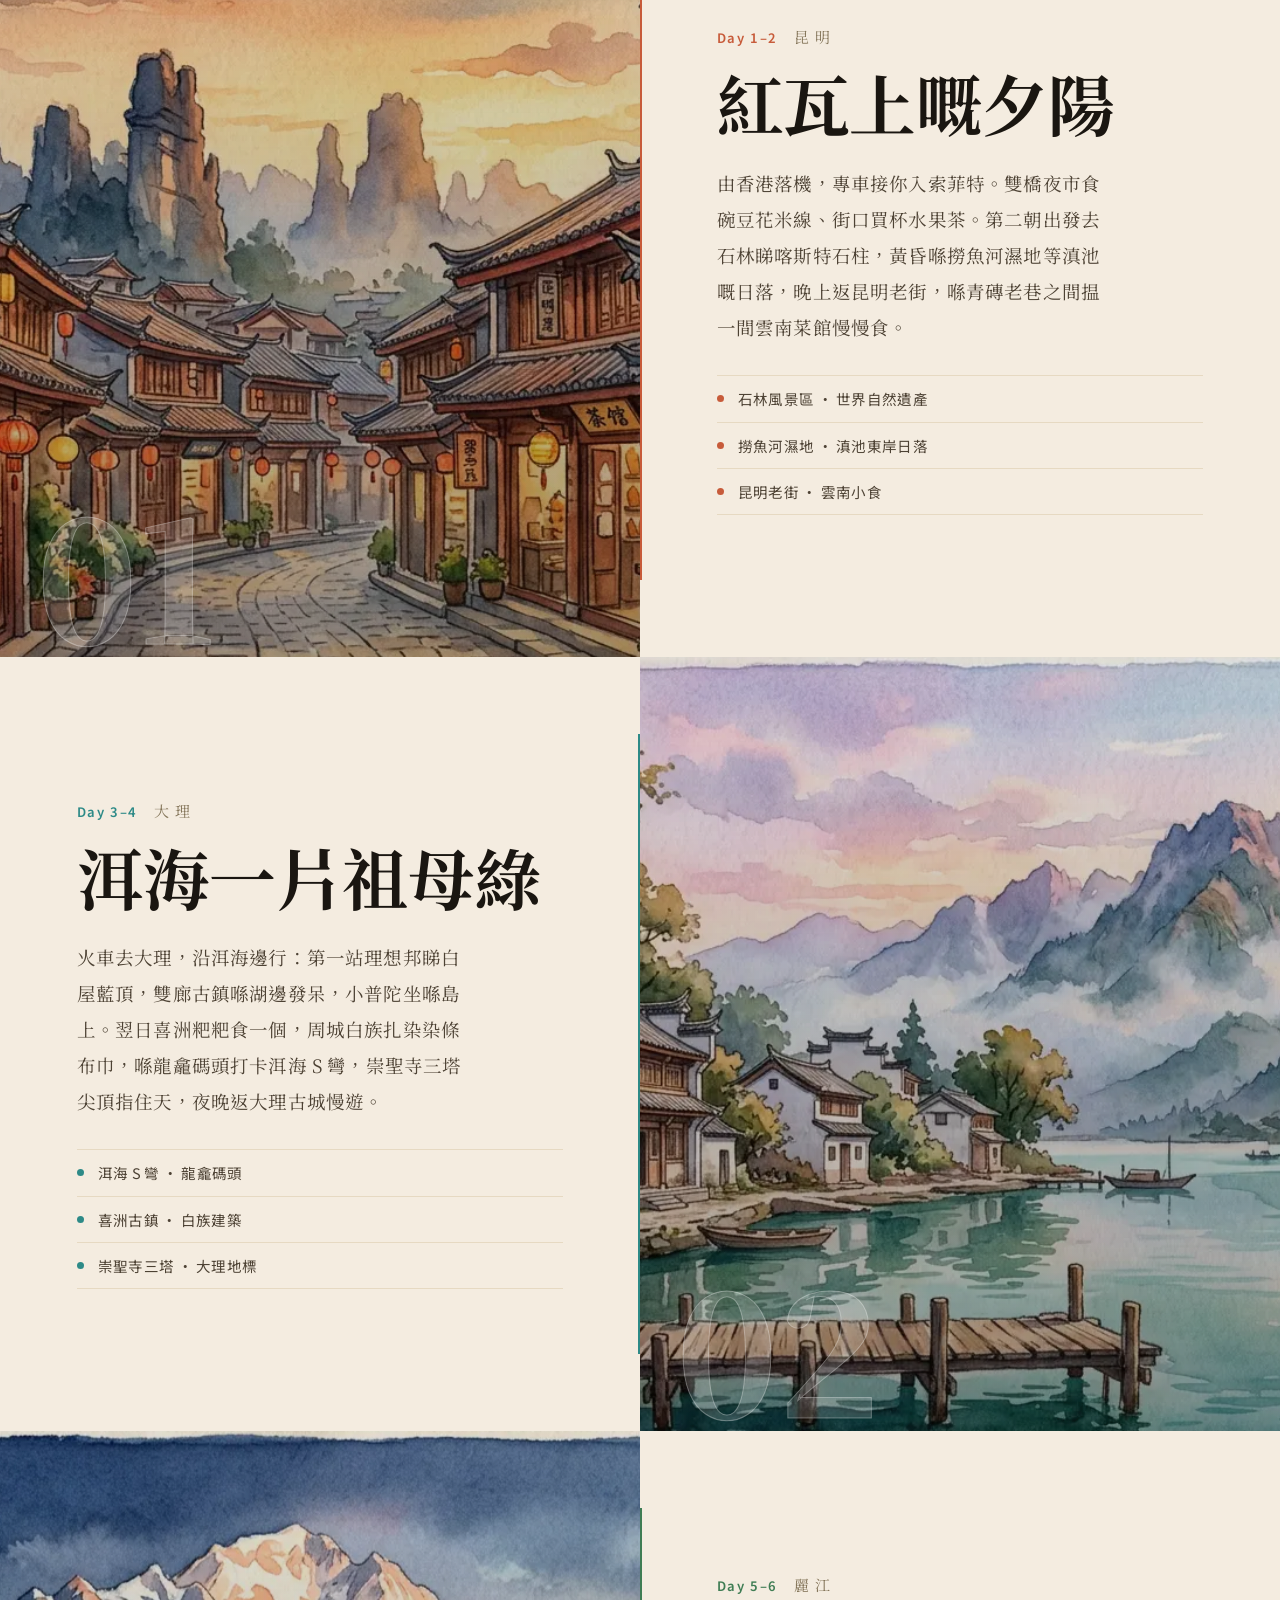
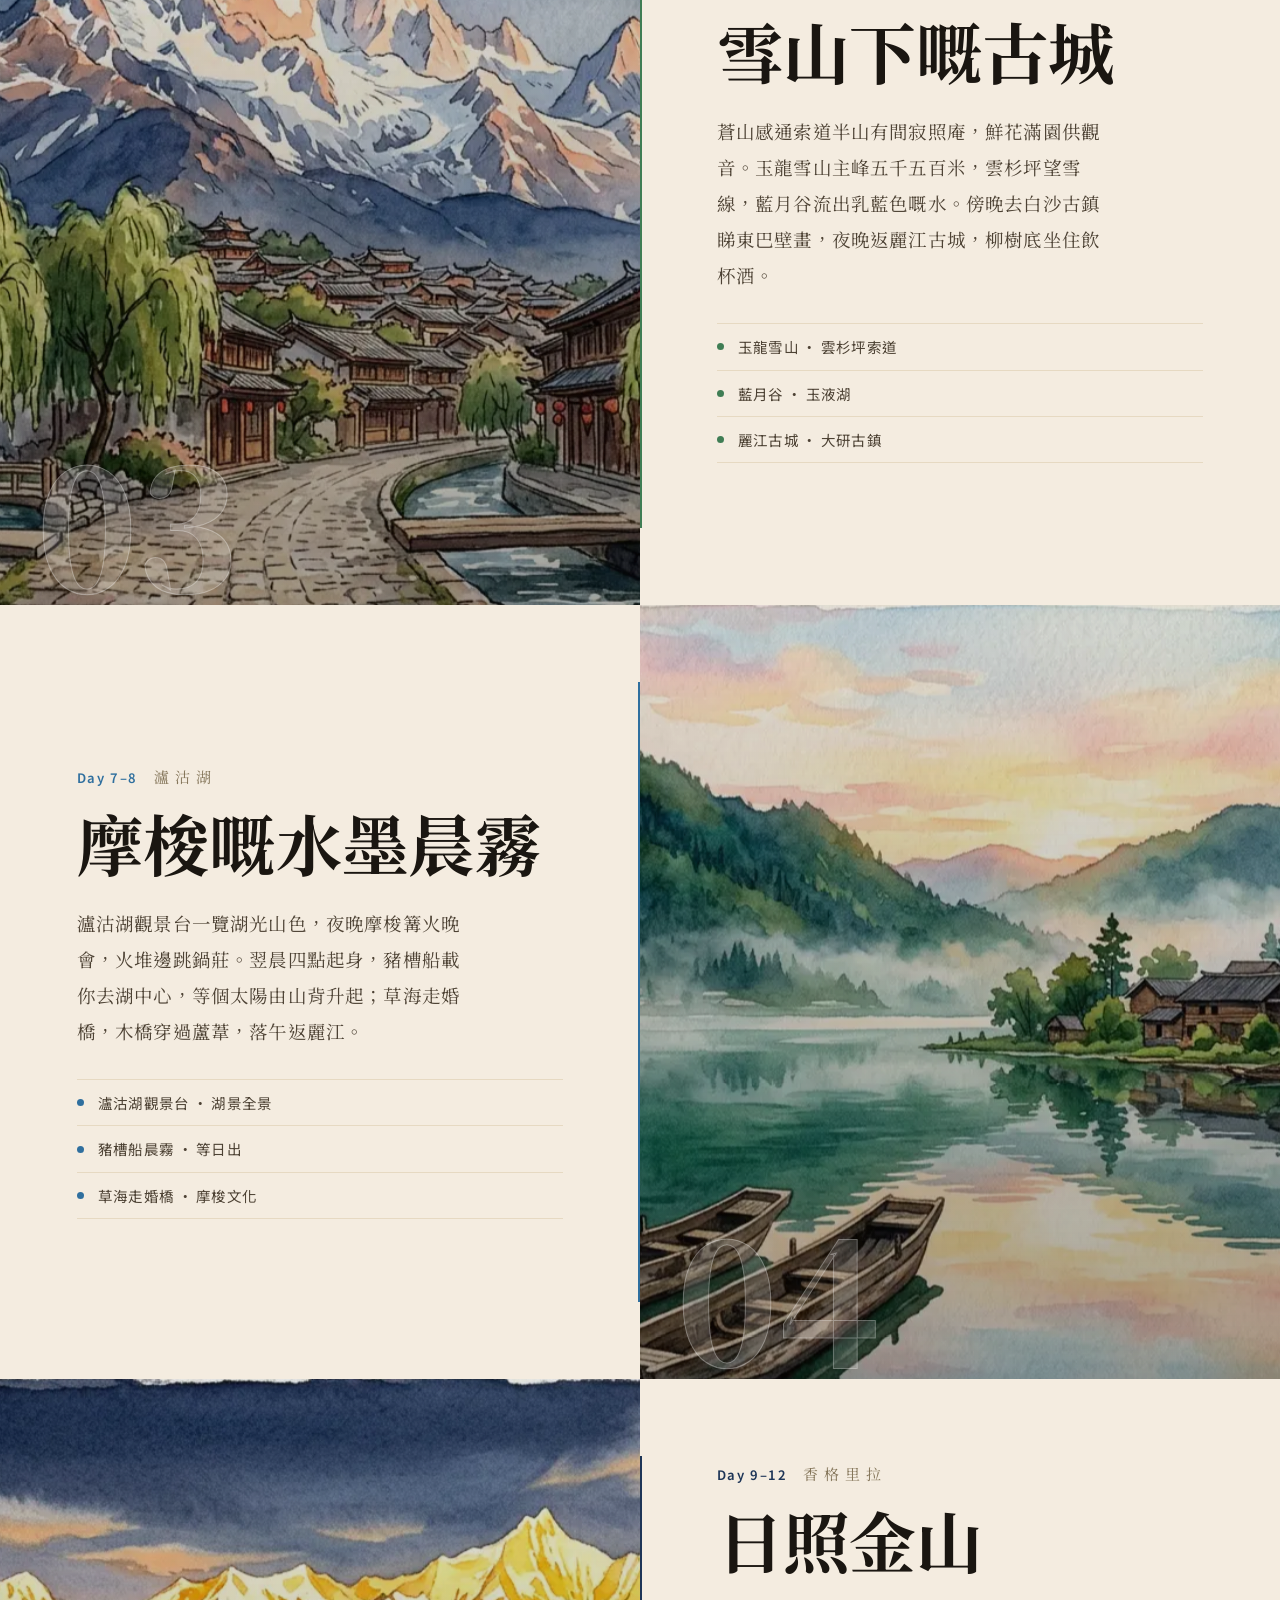
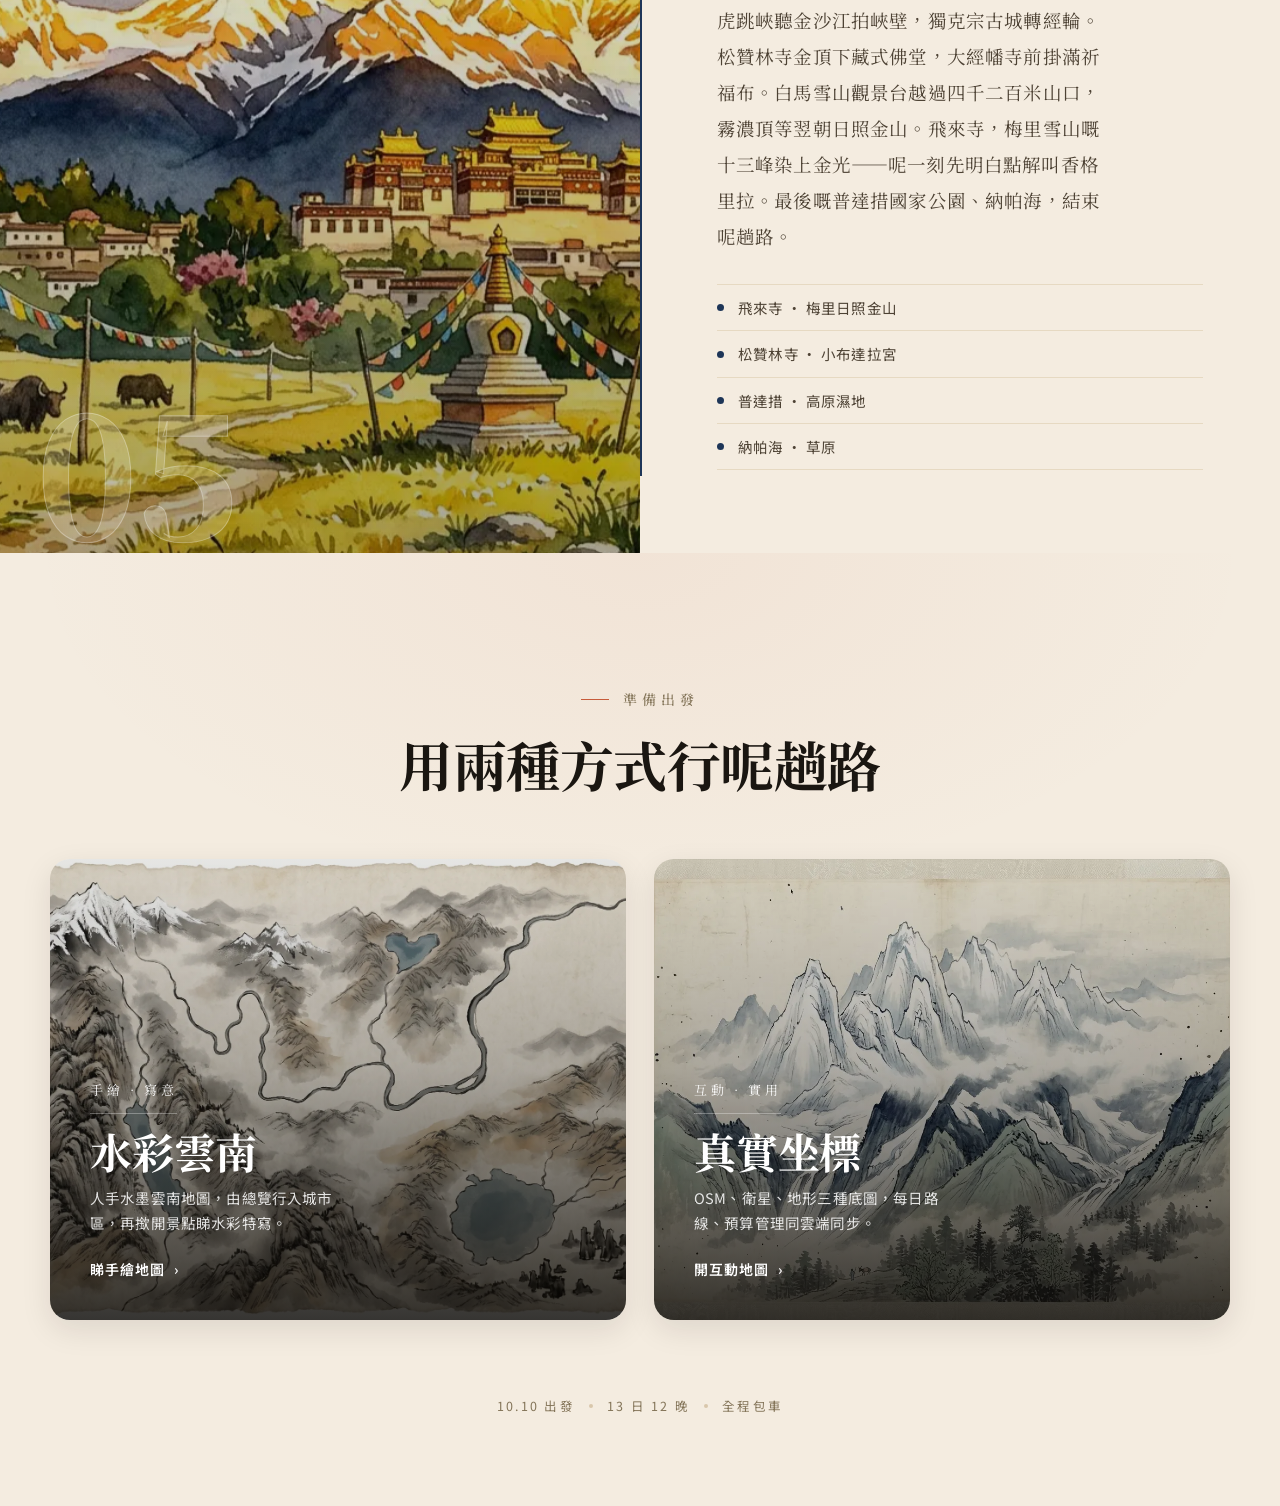
==== commit 79635e69: "v53: fix dark-mode topbar brand colour + control contrast The dark interactive-map topbar rendered t" ====
--- a/index.html
+++ b/index.html
@@ -18,7 +18,7 @@
 <link href="https://fonts.googleapis.com/css2?family=Noto+Serif+TC:wght@300;400;500;600;700;900&family=Noto+Sans+TC:wght@300;400;500;700&display=swap" rel="stylesheet">
 <link rel="preload" as="image" href="img/yn_city_1_kunming.webp">
 <link rel="preload" as="image" href="img/v28_spot_day11-s1_meili.webp">
-<link rel="stylesheet" href="landing.css?v=52">
+<link rel="stylesheet" href="landing.css?v=53">
 <script>
   // Resolve initial theme before paint (system preference; no storage — sandbox-safe).
   (function () {
@@ -314,8 +314,8 @@
 
 <script src="https://cdnjs.cloudflare.com/ajax/libs/gsap/3.12.5/gsap.min.js" defer></script>
 <script src="https://cdnjs.cloudflare.com/ajax/libs/gsap/3.12.5/ScrollTrigger.min.js" defer></script>
-<script src="data.js?v=52"></script>
-<script src="mapdata.js?v=52"></script>
-<script src="landing.js?v=52" defer></script>
+<script src="data.js?v=53"></script>
+<script src="mapdata.js?v=53"></script>
+<script src="landing.js?v=53" defer></script>
 </body>
 </html>
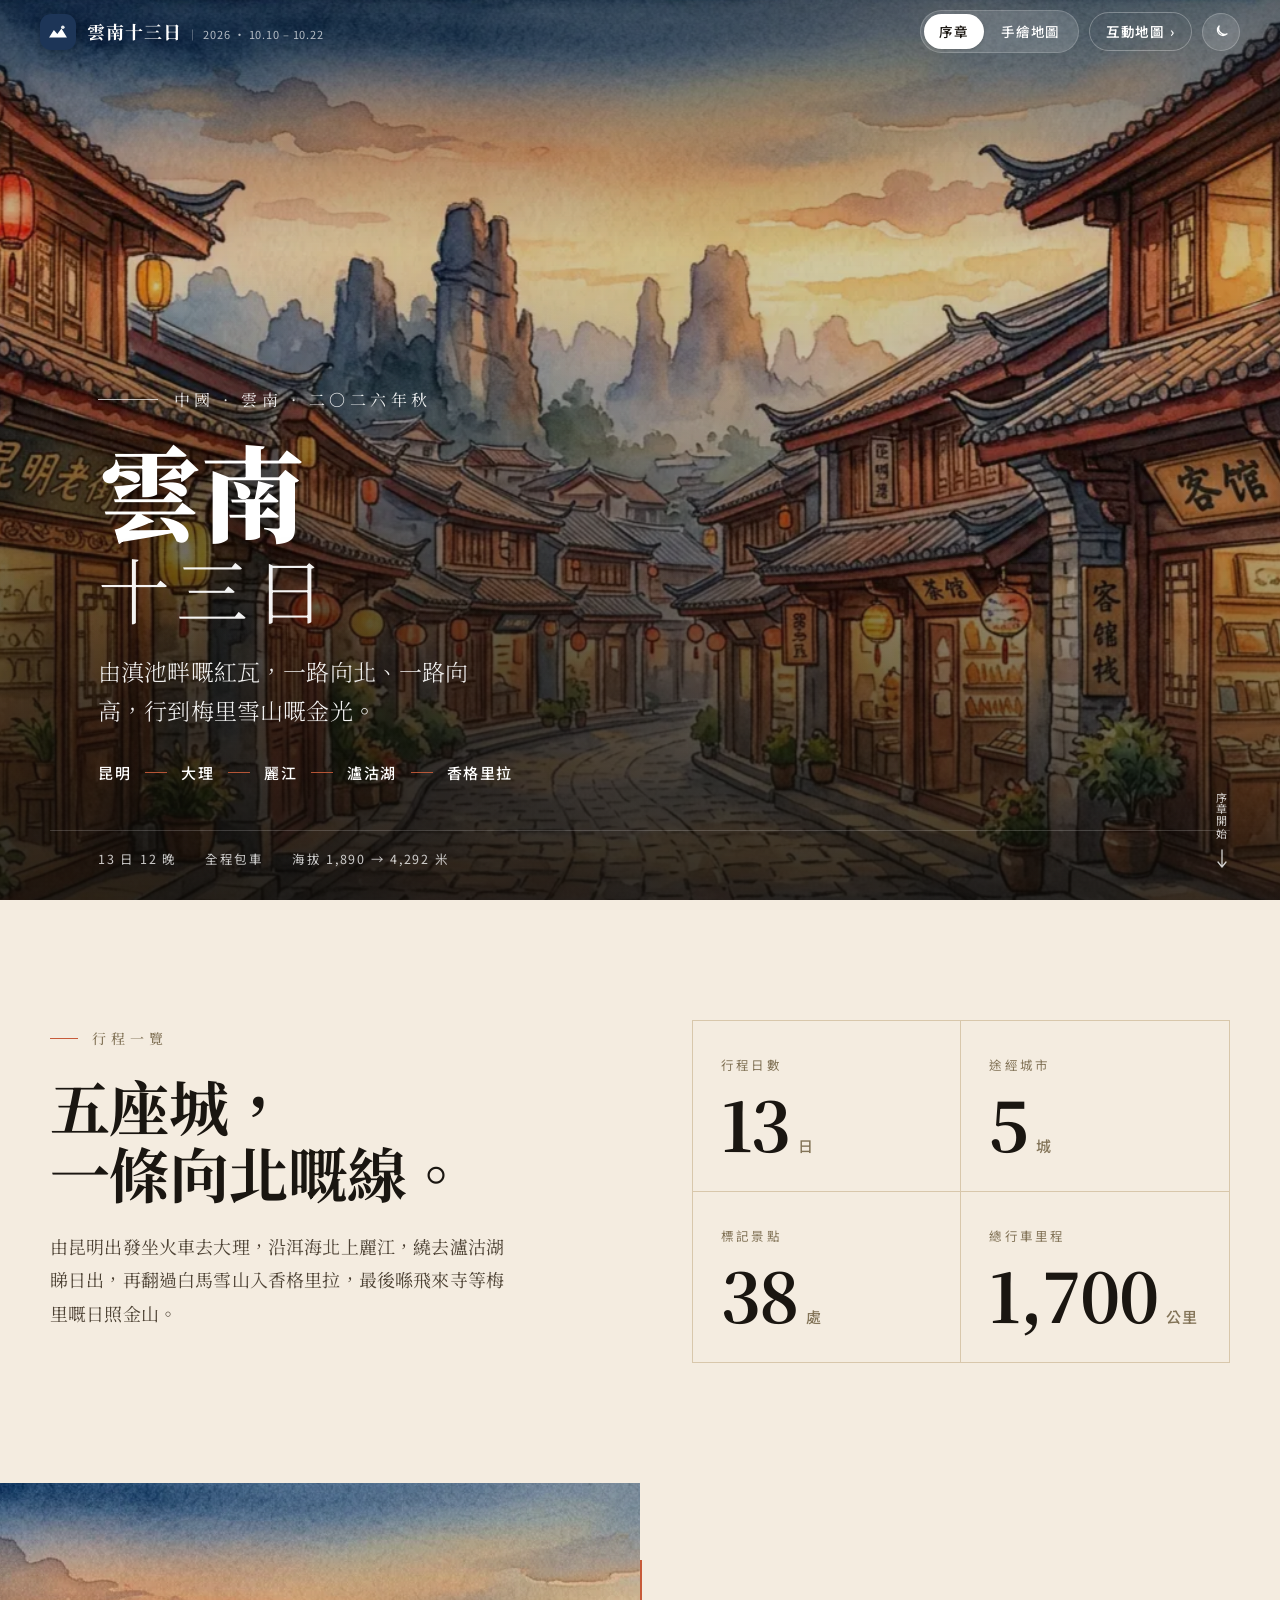
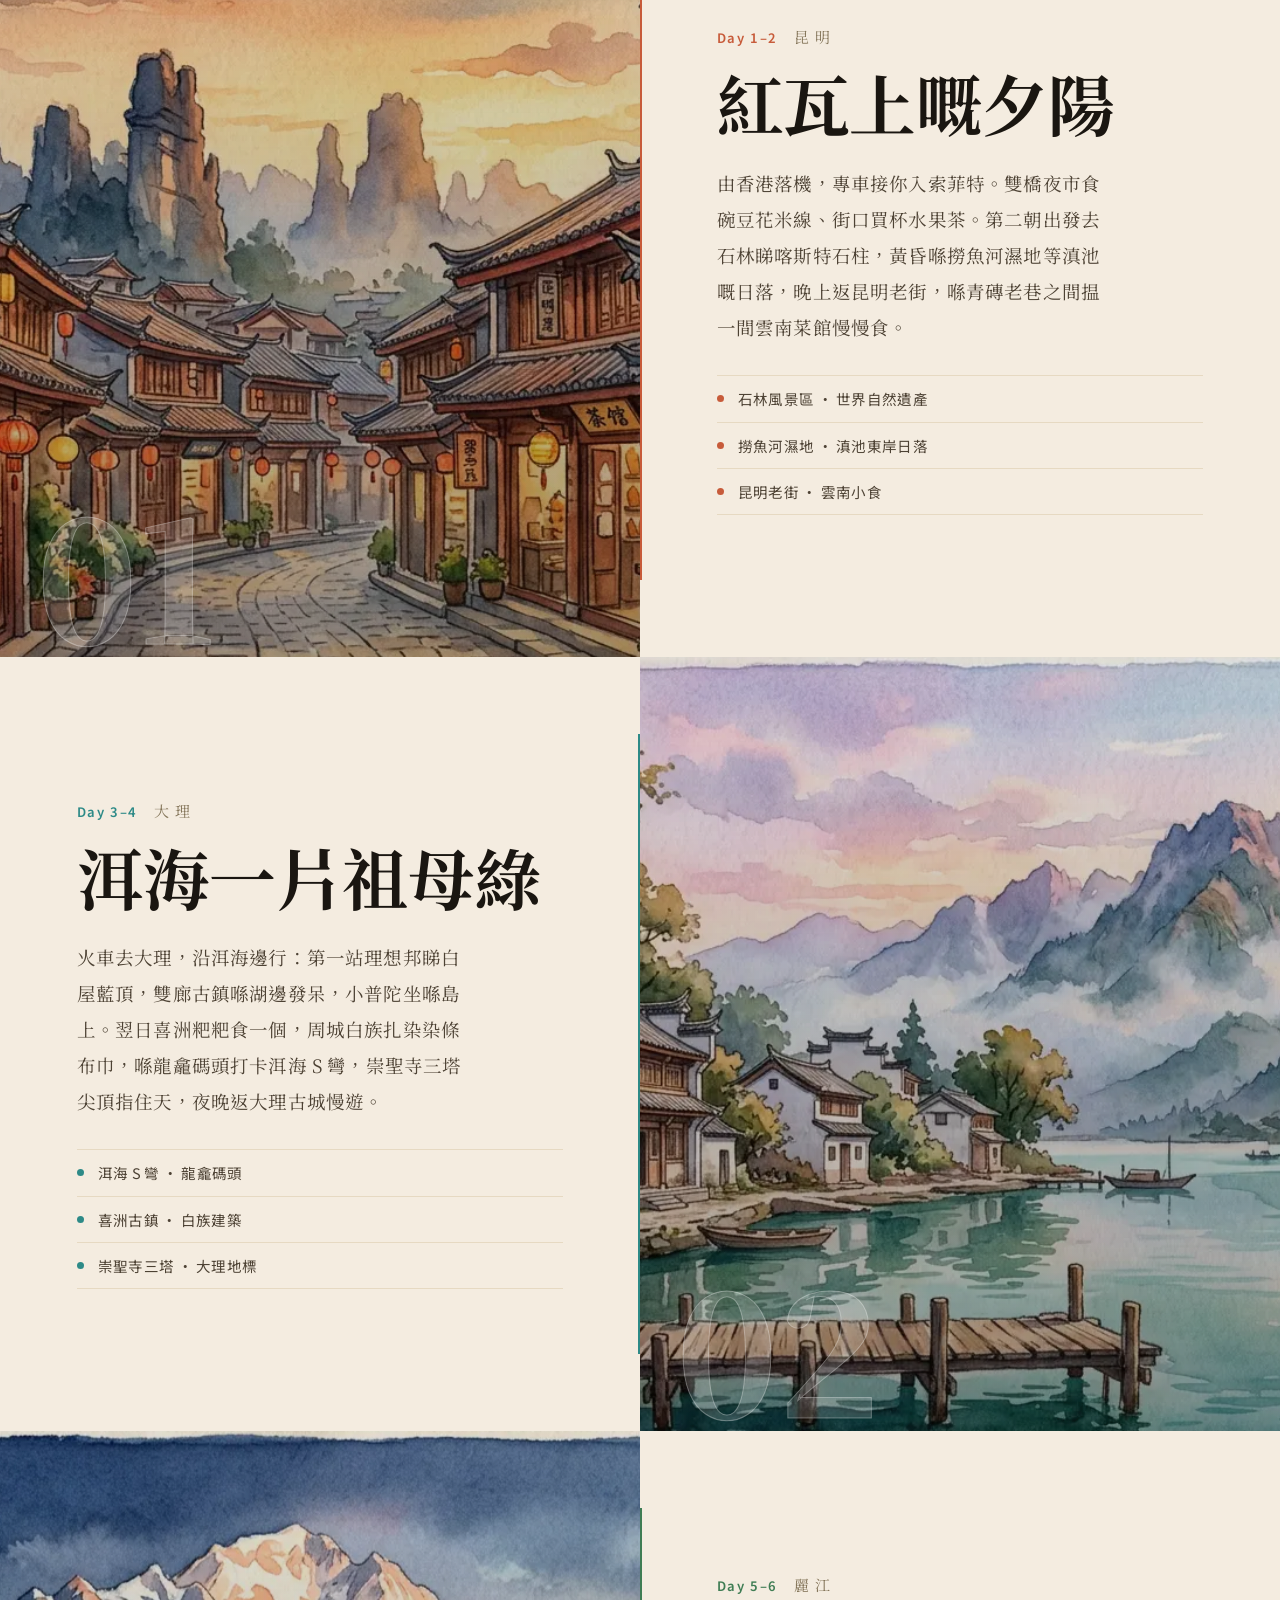
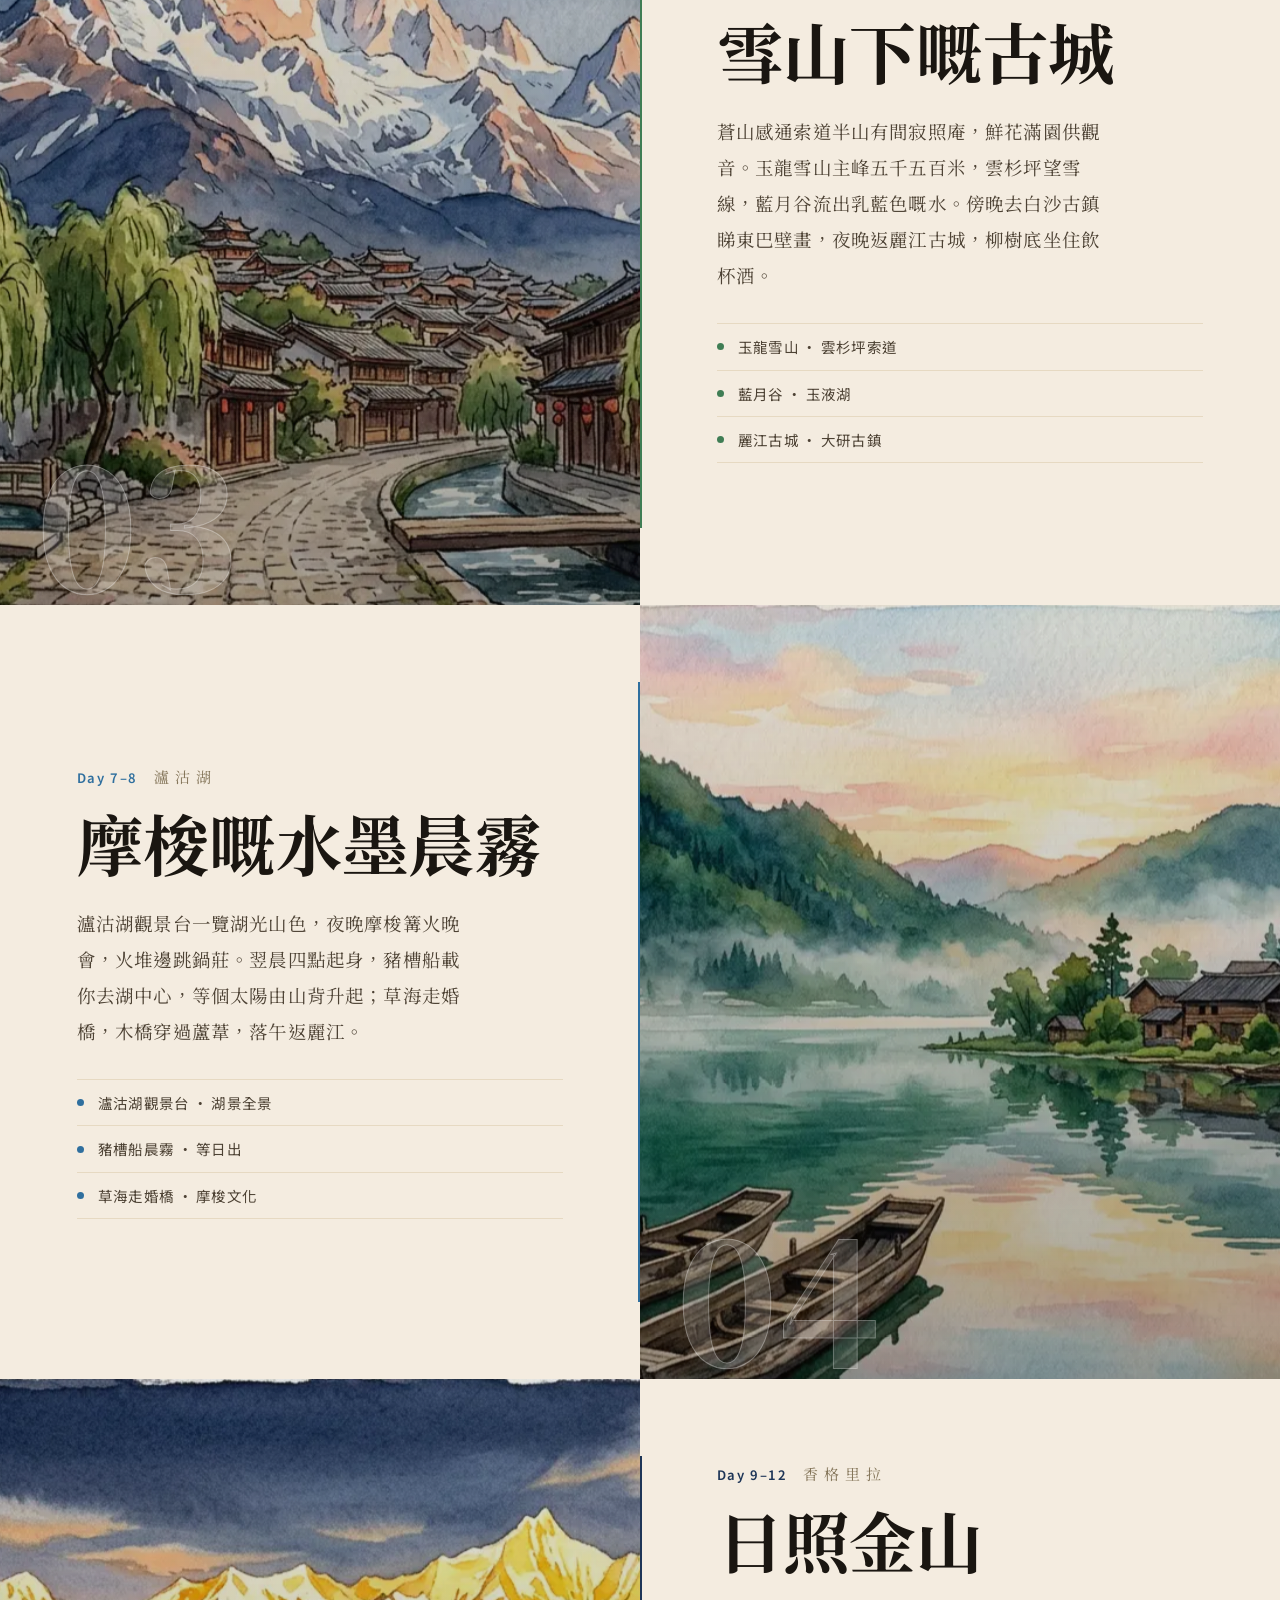
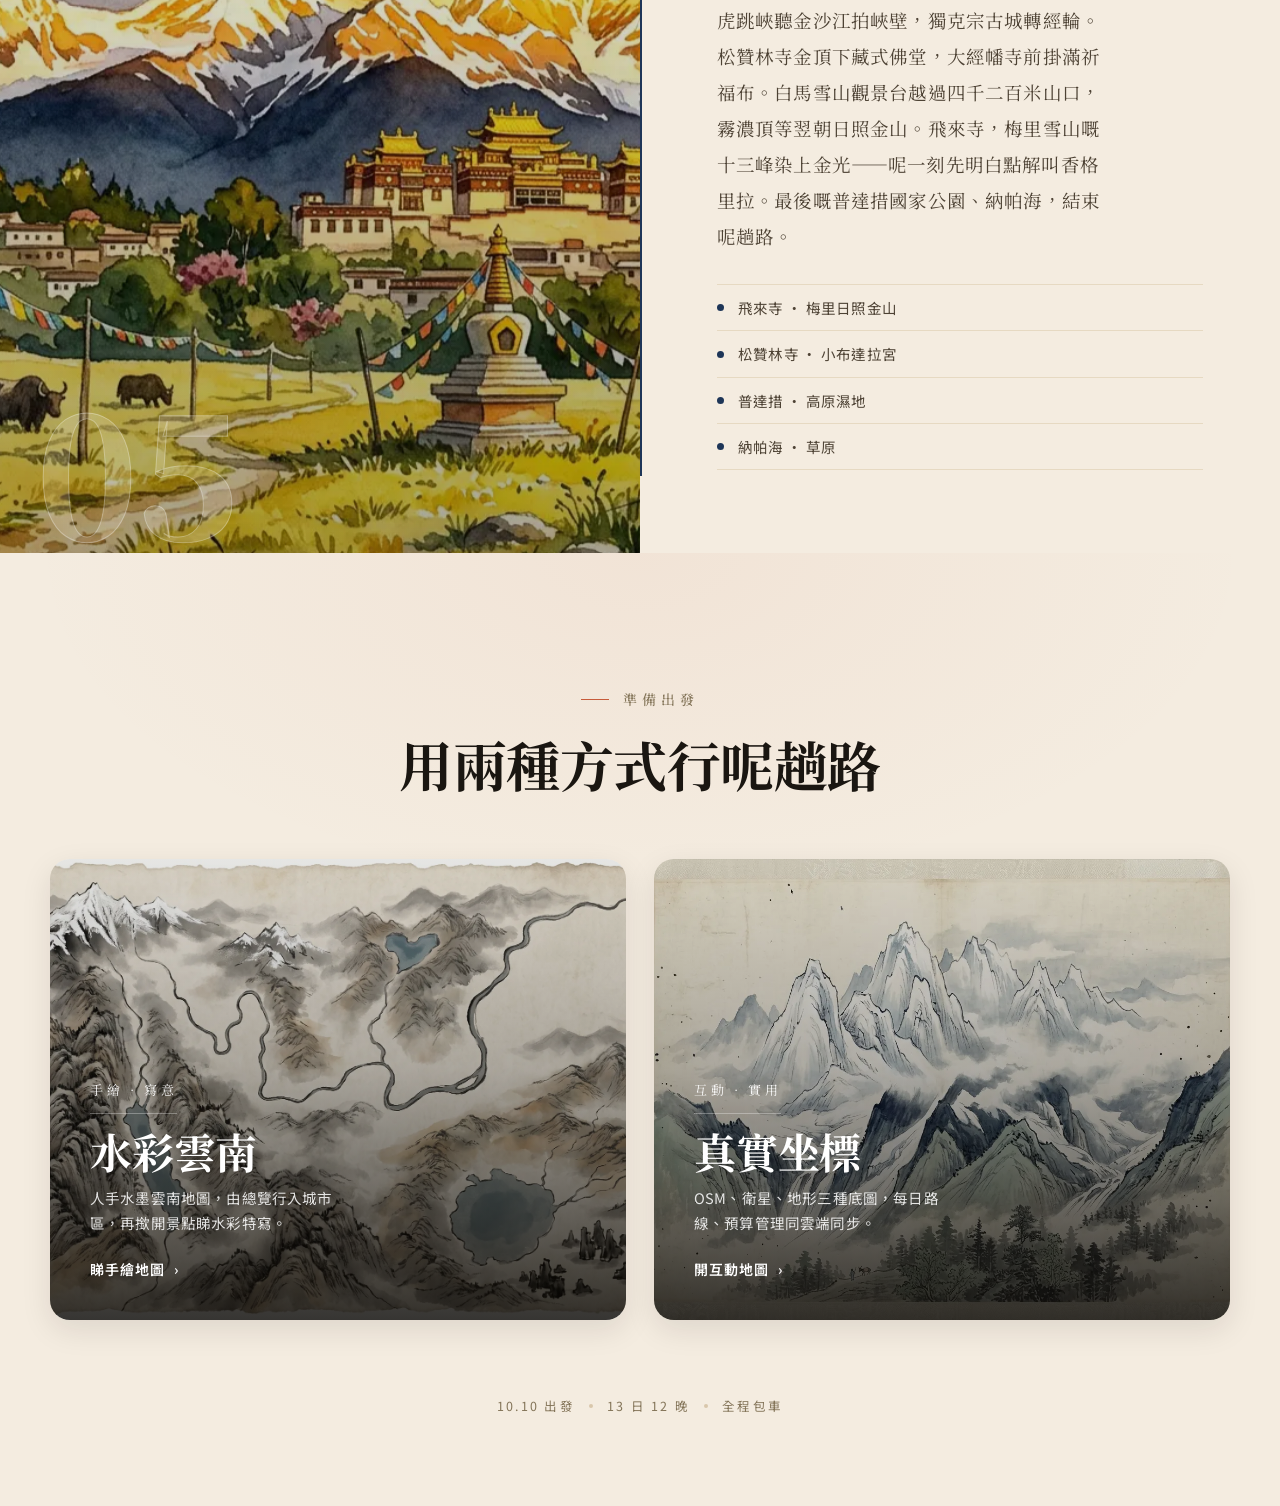
==== commit de59d0f1: "v54: fix dark-mode hand-drawn-map label contrast The #/map overview region labels (麗江/香格里拉/瀘沽湖/大理/昆明" ====
--- a/index.html
+++ b/index.html
@@ -18,7 +18,7 @@
 <link href="https://fonts.googleapis.com/css2?family=Noto+Serif+TC:wght@300;400;500;600;700;900&family=Noto+Sans+TC:wght@300;400;500;700&display=swap" rel="stylesheet">
 <link rel="preload" as="image" href="img/yn_city_1_kunming.webp">
 <link rel="preload" as="image" href="img/v28_spot_day11-s1_meili.webp">
-<link rel="stylesheet" href="landing.css?v=53">
+<link rel="stylesheet" href="landing.css?v=54">
 <script>
   // Resolve initial theme before paint (system preference; no storage — sandbox-safe).
   (function () {
@@ -314,8 +314,8 @@
 
 <script src="https://cdnjs.cloudflare.com/ajax/libs/gsap/3.12.5/gsap.min.js" defer></script>
 <script src="https://cdnjs.cloudflare.com/ajax/libs/gsap/3.12.5/ScrollTrigger.min.js" defer></script>
-<script src="data.js?v=53"></script>
-<script src="mapdata.js?v=53"></script>
-<script src="landing.js?v=53" defer></script>
+<script src="data.js?v=54"></script>
+<script src="mapdata.js?v=54"></script>
+<script src="landing.js?v=54" defer></script>
 </body>
 </html>
--- a/landing.css
+++ b/landing.css
@@ -1208,6 +1208,13 @@
   box-shadow: 0 22px 52px rgba(0,0,0,0.55), 0 0 0 1px var(--line);
 }
 html[data-theme="dark"] .map-crumb { background: rgba(20, 17, 12, 0.82); }
+/* The place-name pills stay light (they sit on the light watercolour), so their
+   text must stay a dark ink. Following the --ink token flips it light in dark
+   mode and washed the labels out (麗江/香格里拉/大理/瀘沽湖/昆明). */
+html[data-theme="dark"] .ink-pin-name { color: #2a2118; }
+html[data-theme="dark"] .ink-pin-drill .ink-pin-name {
+  background-image: linear-gradient(transparent 86%, rgba(168,67,31,0.55) 86%);
+}
 
 /* No-JS fallback: mirror the key hardcoded-surface fixes under the media query */
 @media (prefers-color-scheme: dark) {
@@ -1224,4 +1231,5 @@
     box-shadow: 0 22px 52px rgba(0,0,0,0.55), 0 0 0 1px var(--line);
   }
   :root:not([data-theme="light"]) .map-crumb { background: rgba(20, 17, 12, 0.82); }
-}
+  :root:not([data-theme="light"]) .ink-pin-name { color: #2a2118; }
+}
